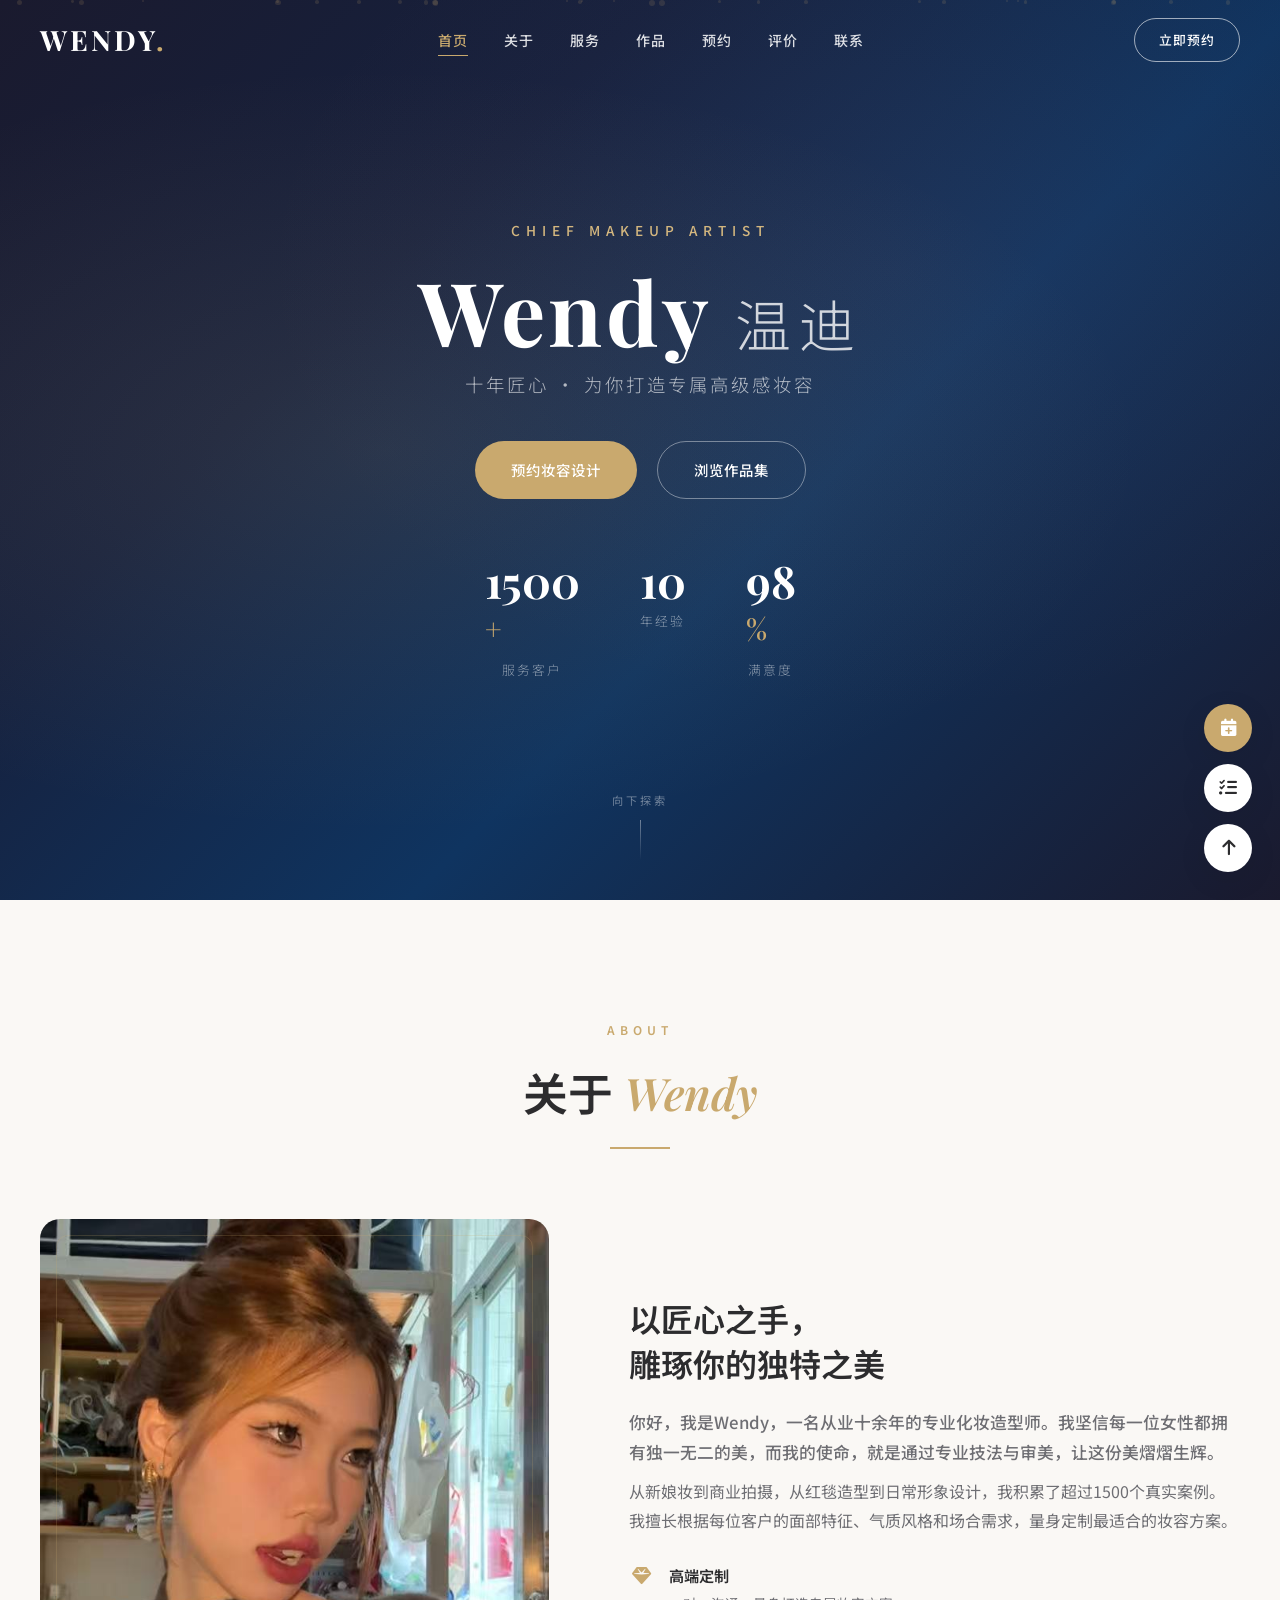
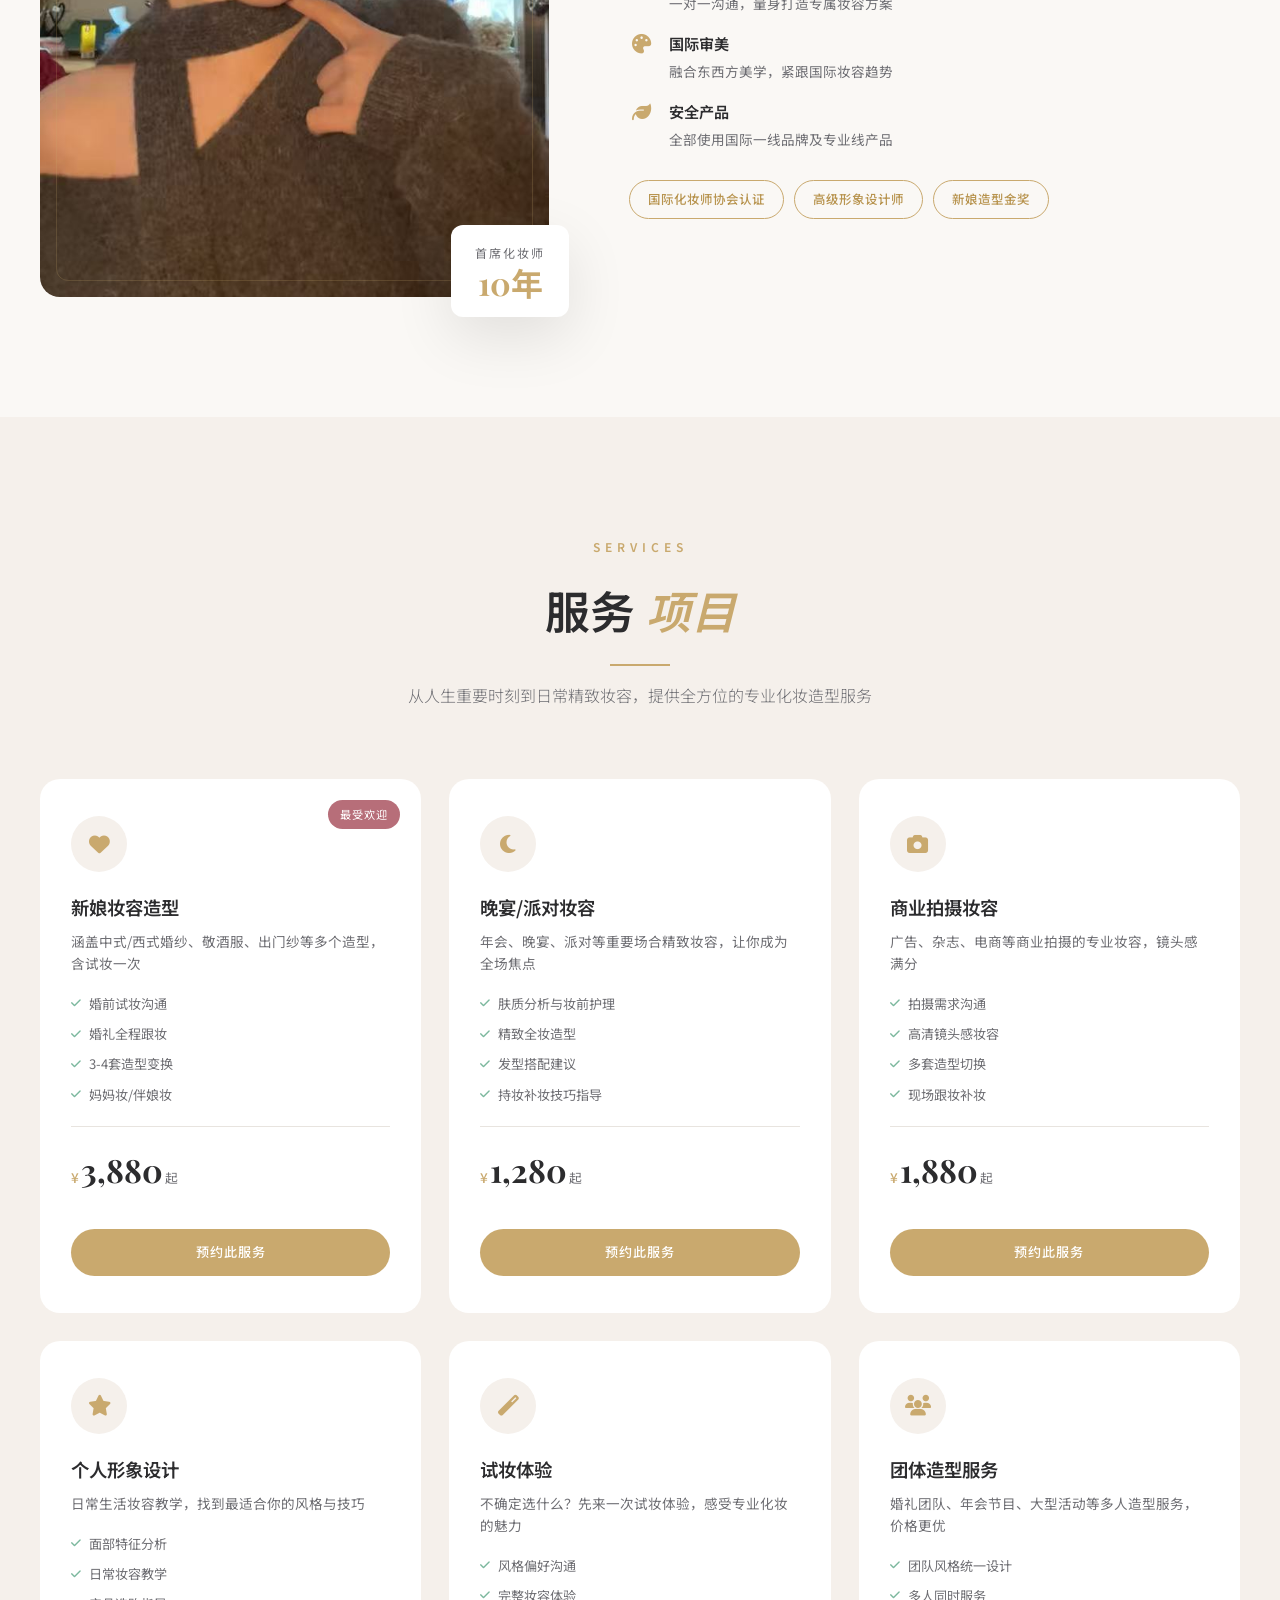
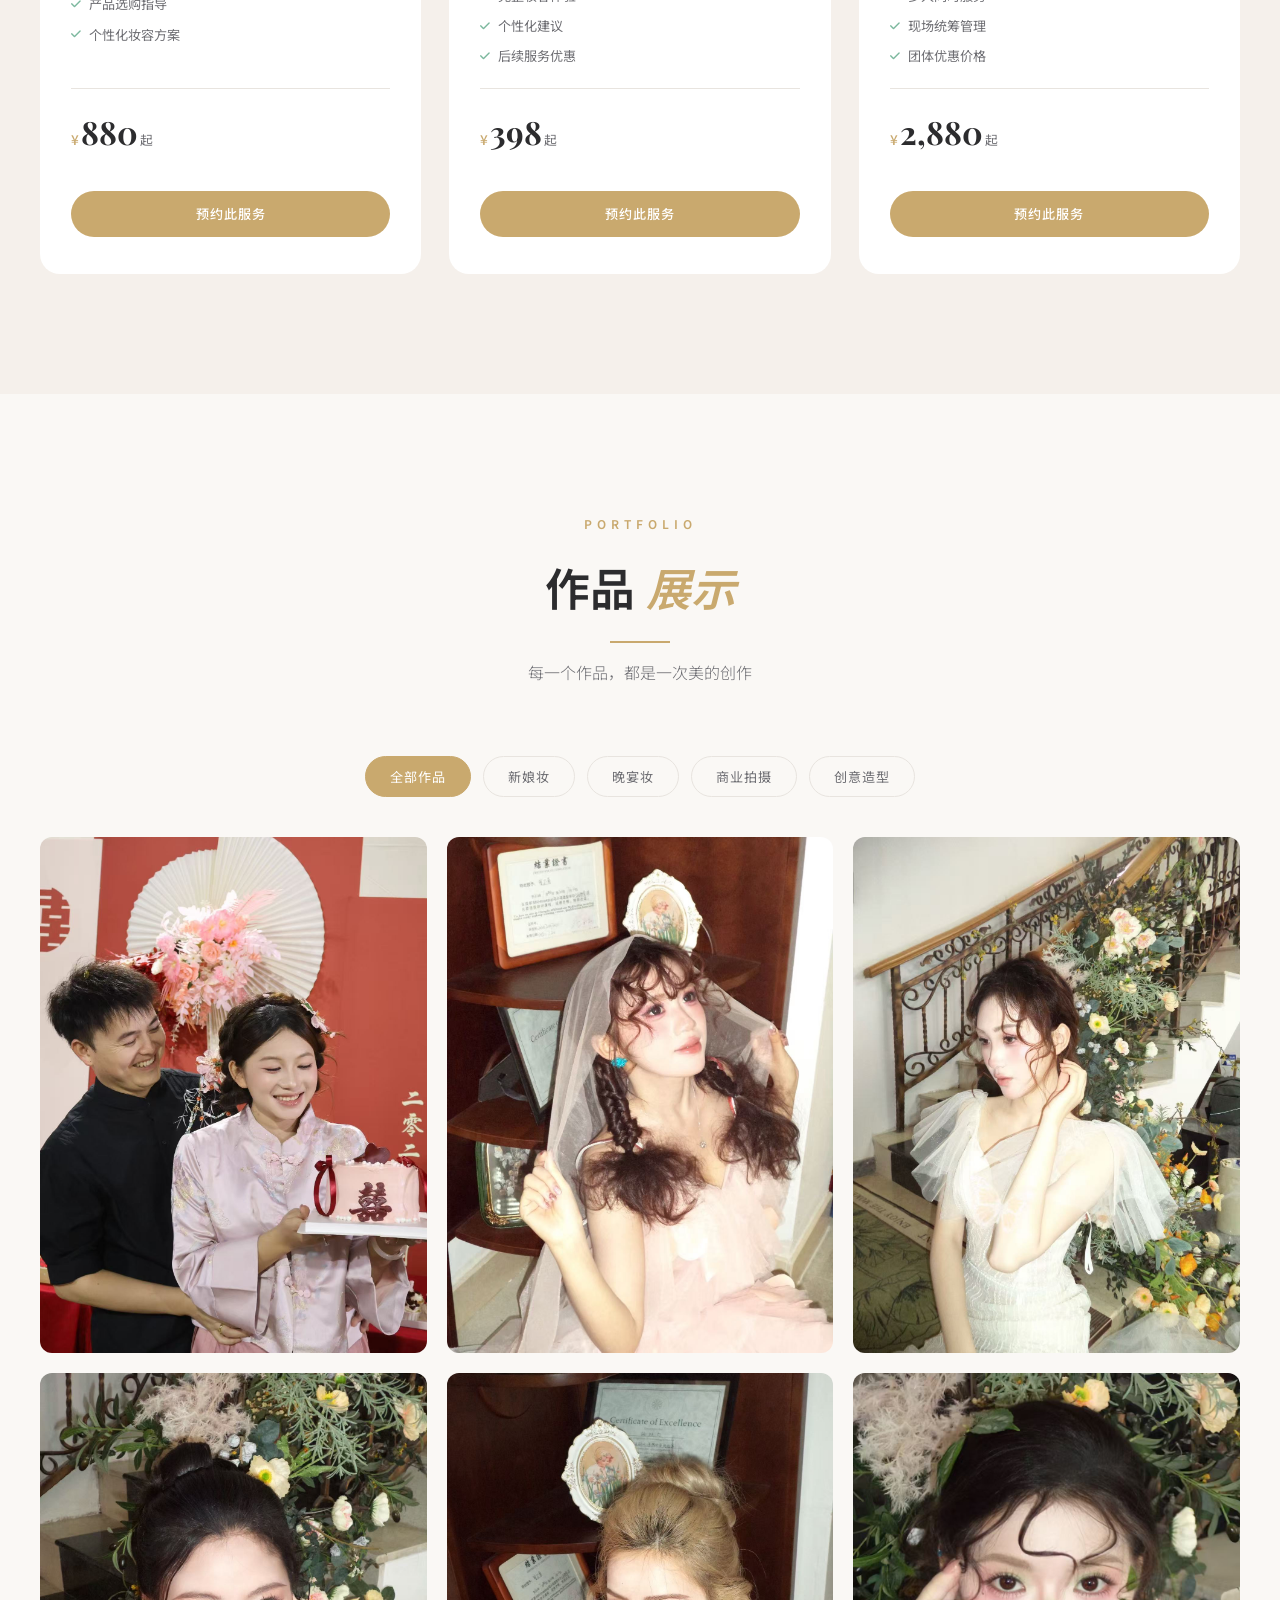
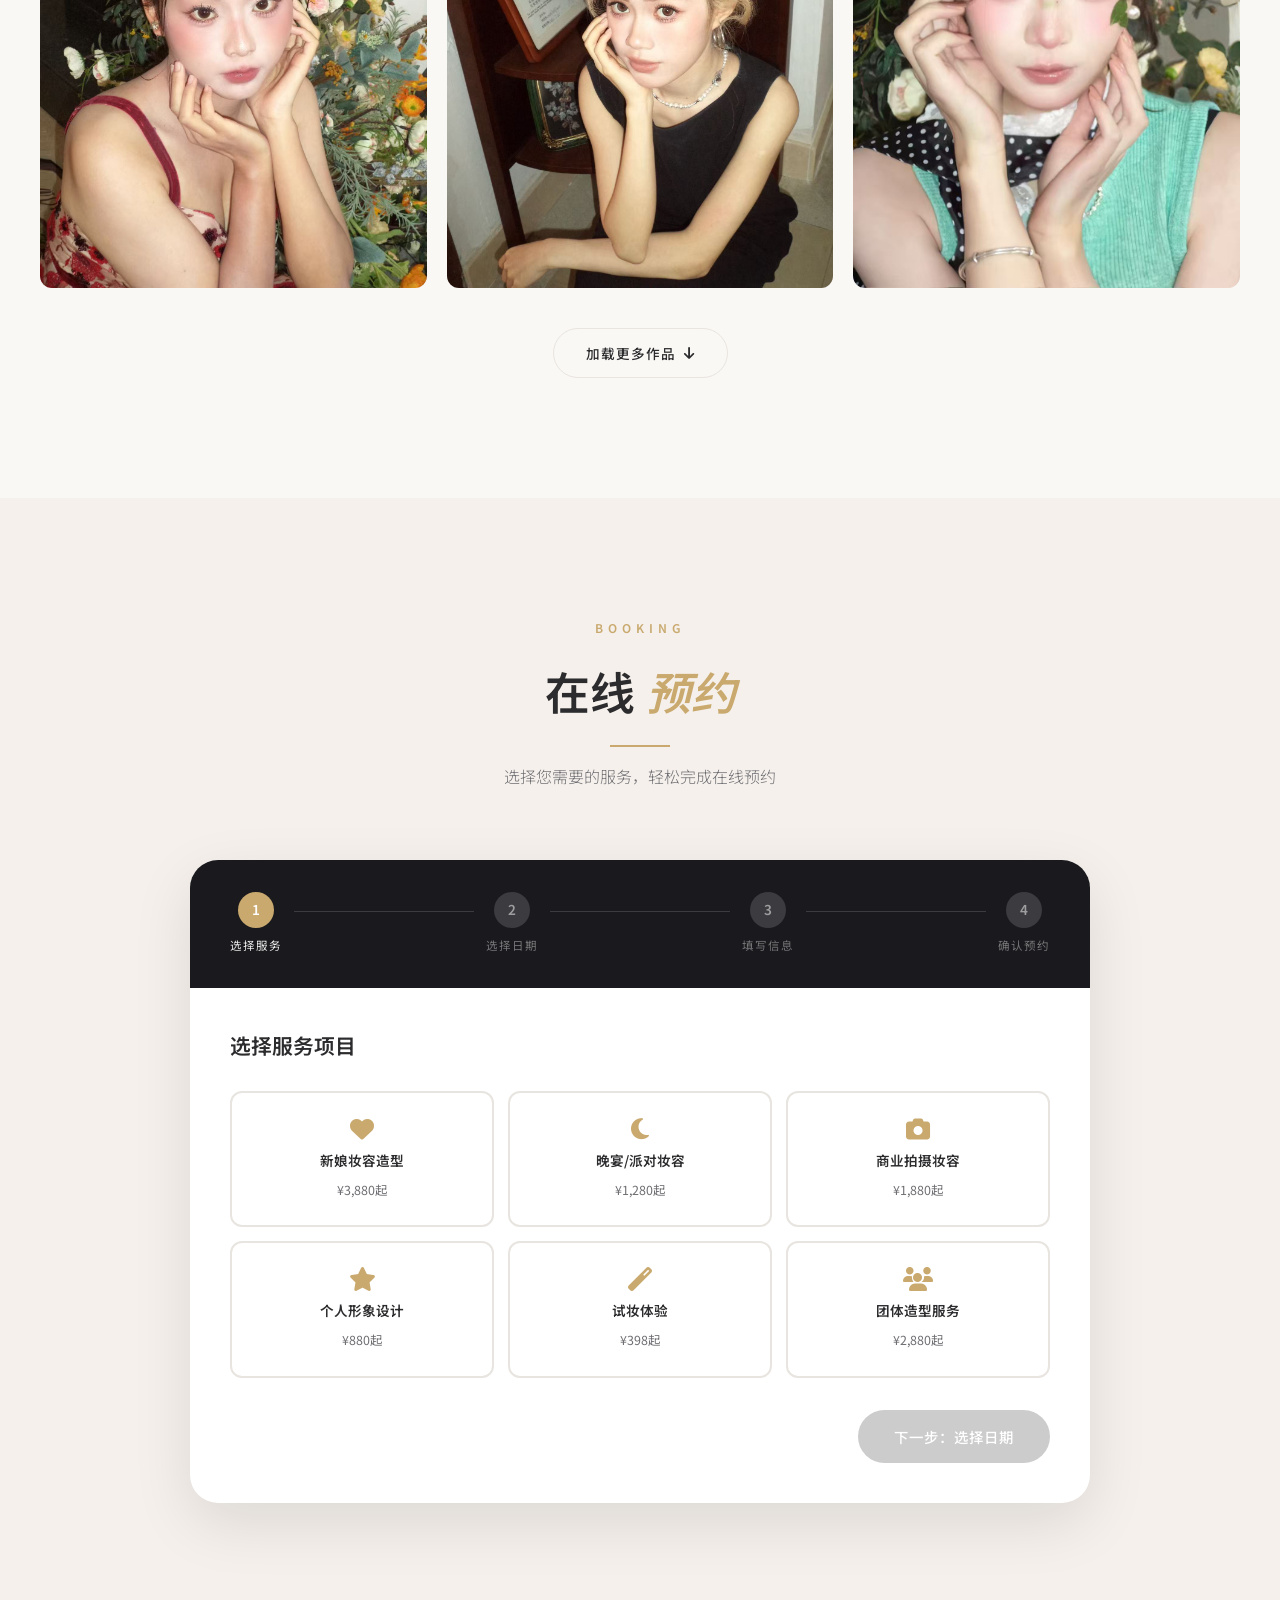
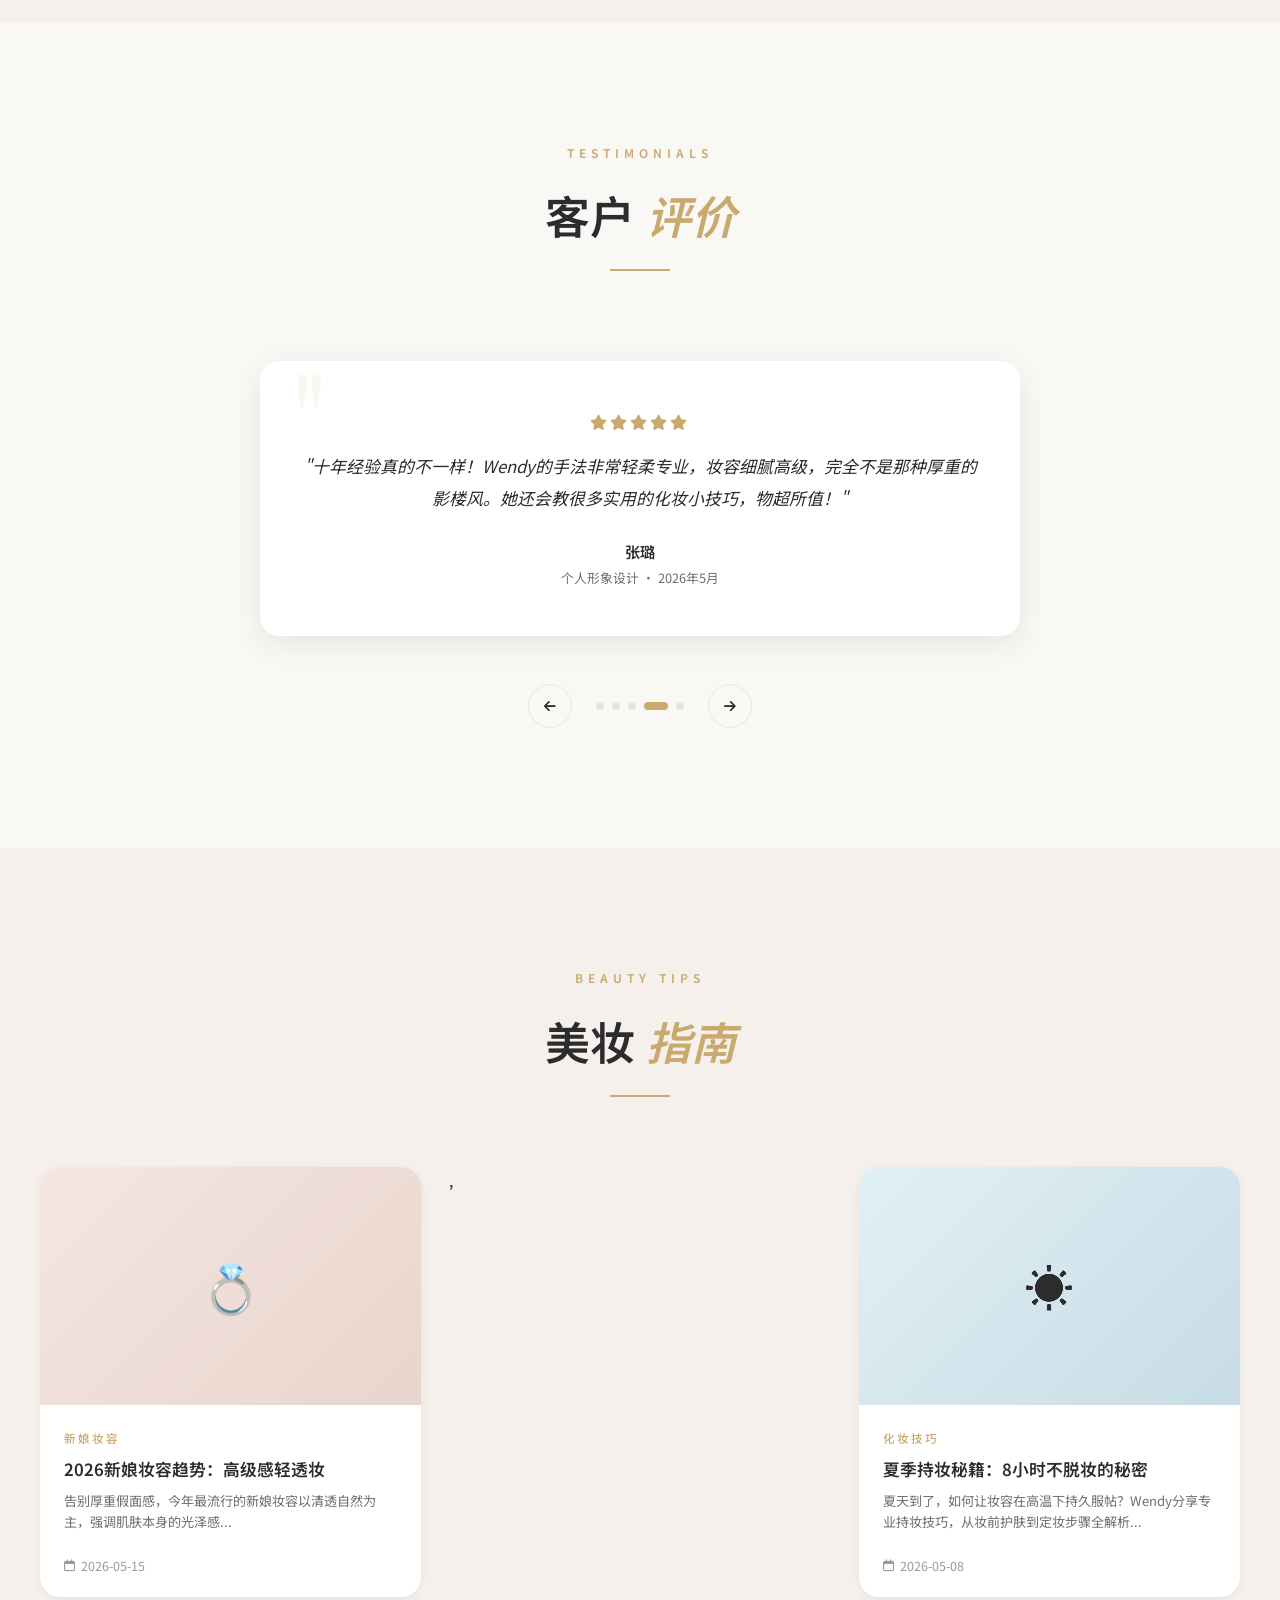
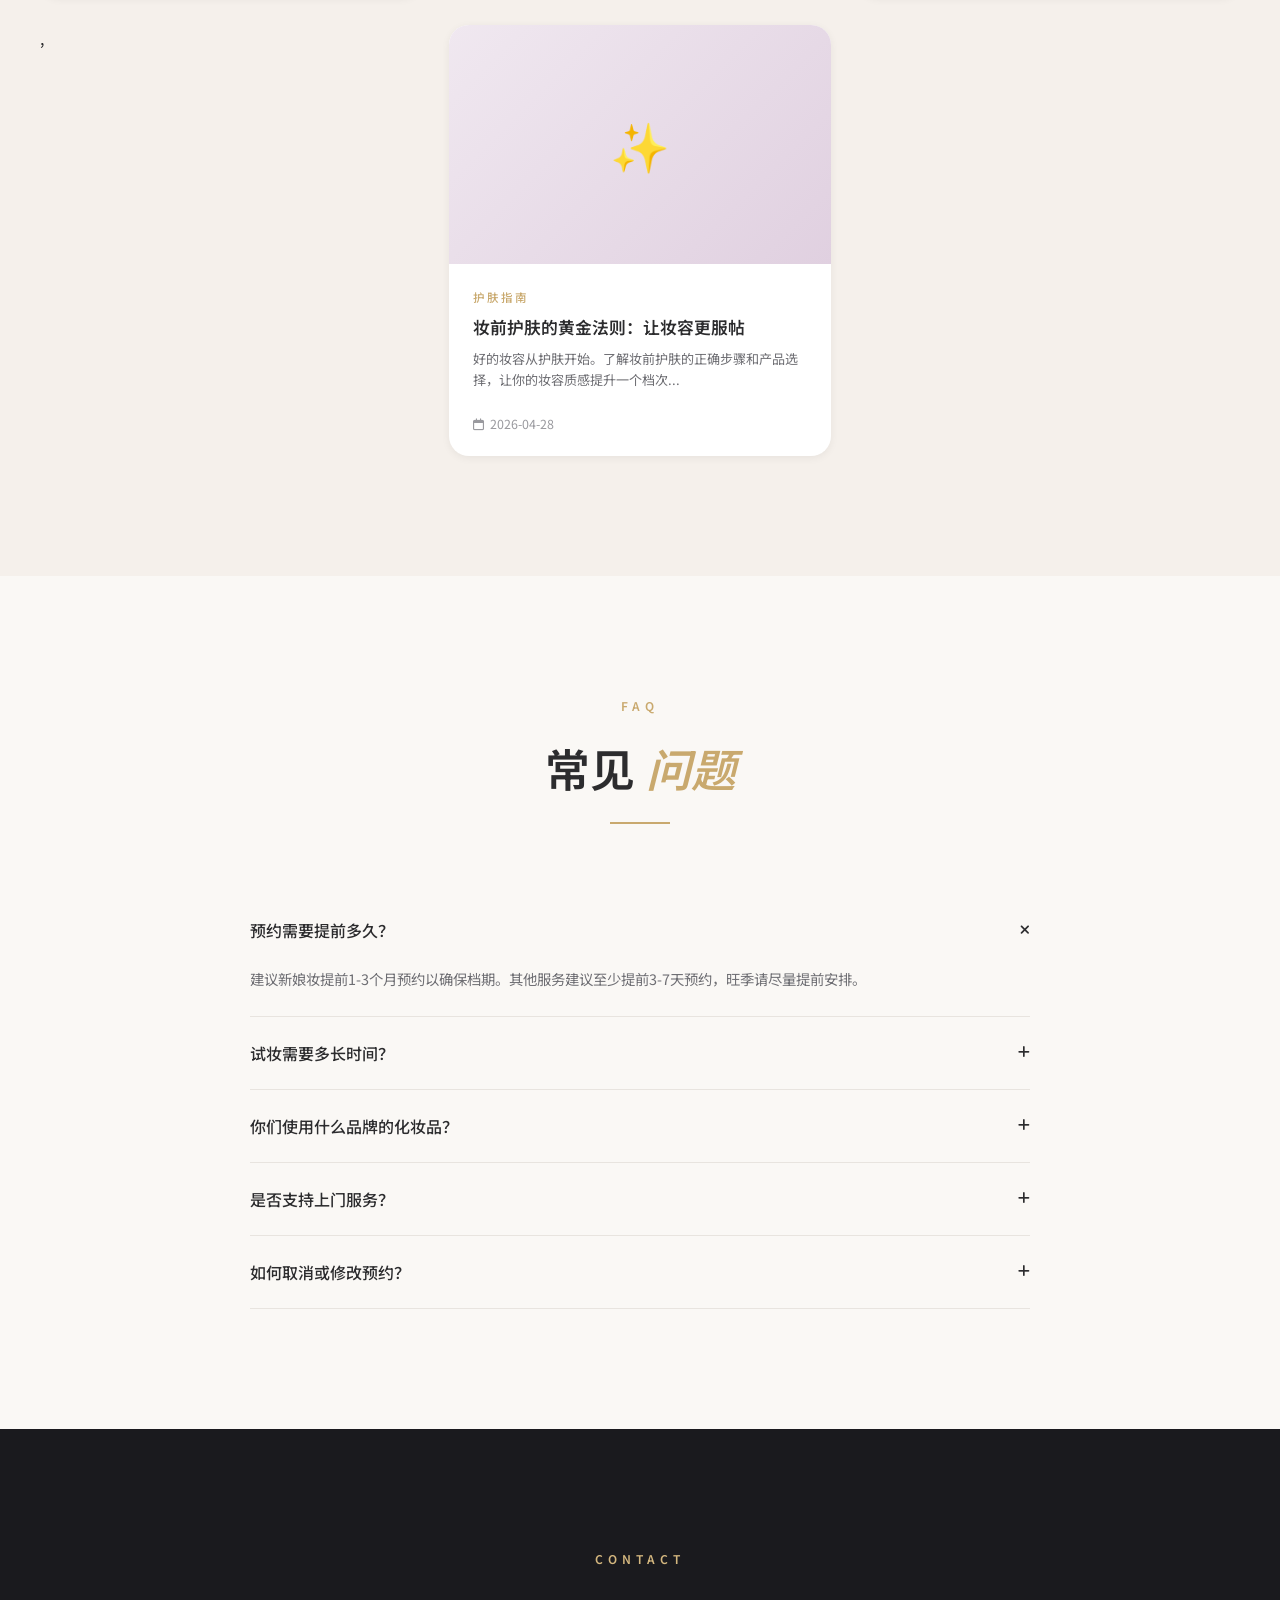
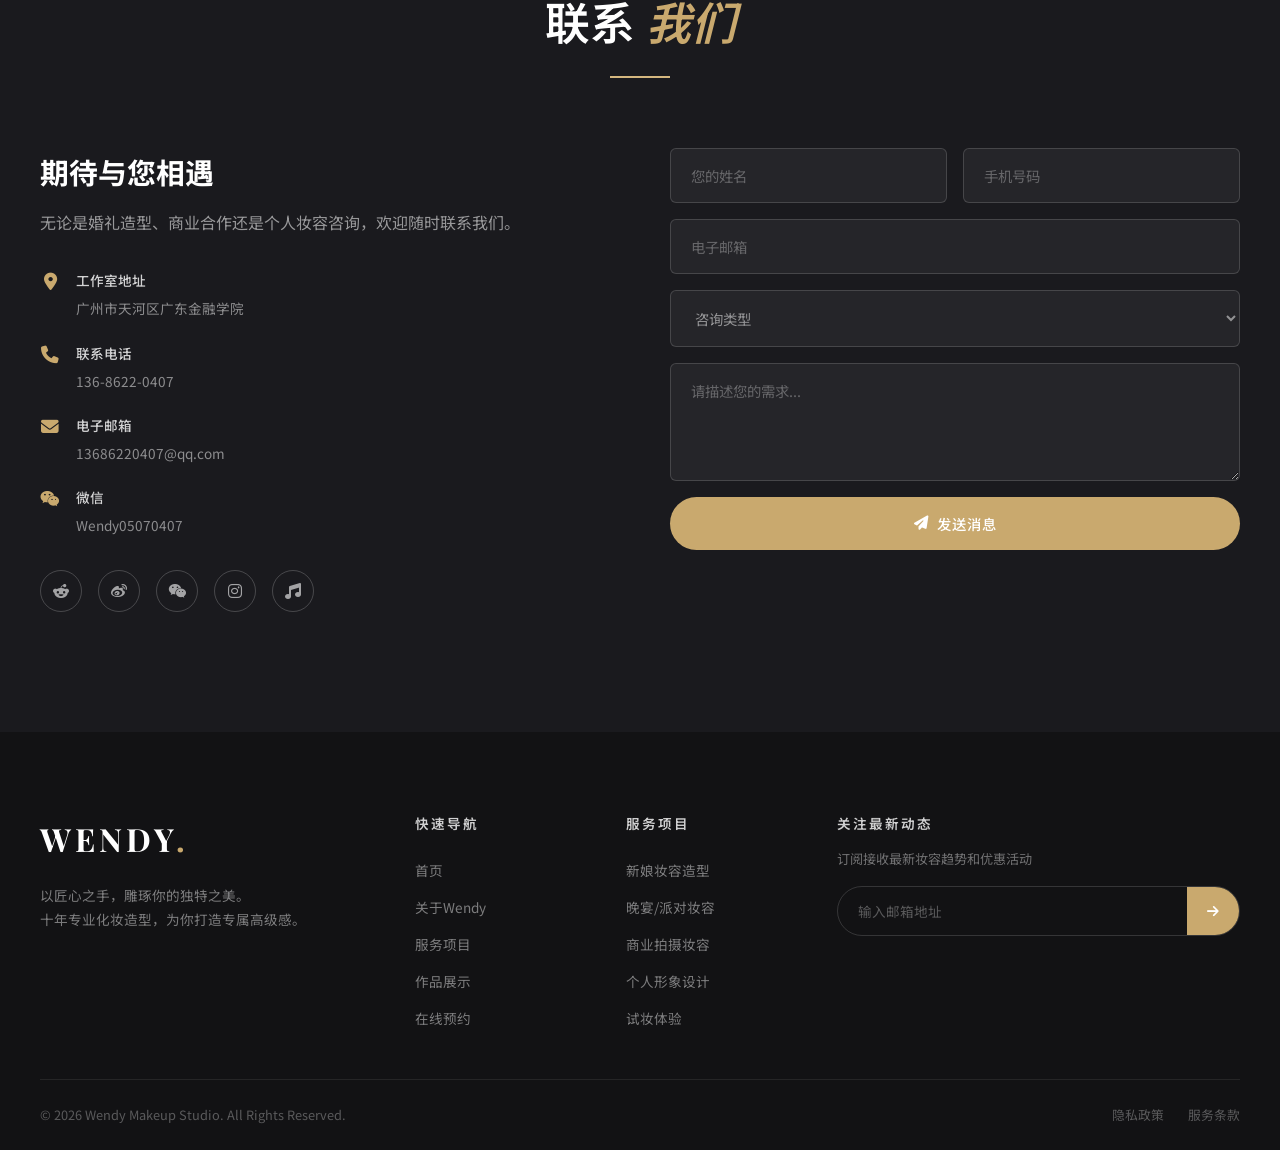
==== index.html @ 36f452f6 "Initial commit: Wendy Makeup Studio website" ====
<!DOCTYPE html>
<html lang="zh-CN">
<head>
    <meta charset="UTF-8">
    <meta name="viewport" content="width=device-width, initial-scale=1.0">
    <meta name="description" content="Wendy Makeup Studio - 高端化妆造型服务，新娘妆、晚宴妆、商业拍摄妆、个人形象设计，预约您的专属美丽">
    <title>Wendy Makeup Studio | 温迪化妆造型工作室</title>
    <link rel="preconnect" href="https://fonts.googleapis.com">
    <link rel="preconnect" href="https://fonts.gstatic.com" crossorigin>
    <link href="https://fonts.googleapis.com/css2?family=Playfair+Display:ital,wght@0,400;0,500;0,600;0,700;1,400;1,500&family=Noto+Sans+SC:wght@300;400;500;700&family=Cormorant+Garamond:ital,wght@0,300;0,400;0,500;0,600;1,300;1,400&display=swap" rel="stylesheet">
    <link rel="stylesheet" href="css/style.css">
    <link rel="stylesheet" href="https://cdnjs.cloudflare.com/ajax/libs/font-awesome/6.5.1/css/all.min.css">
</head>
<body>
    <!-- Preloader -->
    <div class="preloader" id="preloader">
        <div class="preloader-content">
            <span class="preloader-letter">W</span>
            <div class="preloader-line"></div>
        </div>
    </div>

    <!-- Navigation -->
    <nav class="navbar" id="navbar">
        <div class="nav-container">
            <a href="#home" class="nav-logo">WENDY<span class="logo-dot">.</span></a>
            <ul class="nav-menu" id="navMenu">
                <li><a href="#home" class="nav-link active">首页</a></li>
                <li><a href="#about" class="nav-link">关于</a></li>
                <li><a href="#services" class="nav-link">服务</a></li>
                <li><a href="#portfolio" class="nav-link">作品</a></li>
                <li><a href="#booking" class="nav-link">预约</a></li>
                <li><a href="#testimonials" class="nav-link">评价</a></li>
                <li><a href="#contact" class="nav-link">联系</a></li>
            </ul>
            <div class="nav-actions">
                <a href="#booking" class="btn-nav-book">立即预约</a>
                <button class="hamburger" id="hamburger" aria-label="菜单">
                    <span></span><span></span><span></span>
                </button>
            </div>
        </div>
    </nav>

    <!-- Hero Section -->
    <section class="hero" id="home">
        <div class="hero-overlay"></div>
        <div class="hero-bg-particles" id="heroParticles"></div>
        <div class="hero-content">
            <p class="hero-subtitle fade-up">CHIEF MAKEUP ARTIST</p>
            <h1 class="hero-title fade-up delay-1">Wendy<span class="hero-title-light"> 温迪</span></h1>
            <p class="hero-desc fade-up delay-2">十年匠心 · 为你打造专属高级感妆容</p>
            <div class="hero-btns fade-up delay-3">
                <a href="#booking" class="btn-primary">预约妆容设计</a>
                <a href="#portfolio" class="btn-outline">浏览作品集</a>
            </div>
            <div class="hero-stats fade-up delay-4">
                <div class="stat-item">
                    <span class="stat-number" data-target="1500">0</span><span class="stat-plus">+</span>
                    <span class="stat-label">服务客户</span>
                </div>
                <div class="stat-item">
                    <span class="stat-number" data-target="10">0</span>
                    <span class="stat-label">年经验</span>
                </div>
                <div class="stat-item">
                    <span class="stat-number" data-target="98">0</span><span class="stat-plus">%</span>
                    <span class="stat-label">满意度</span>
                </div>
            </div>
        </div>
        <div class="hero-scroll-indicator">
            <span>向下探索</span>
            <div class="scroll-line"></div>
        </div>
    </section>

    <!-- About Section -->
    <section class="about section-padding" id="about">
        <div class="container">
            <div class="section-header reveal">
                <span class="section-tag">ABOUT</span>
                <h2 class="section-title">关于 <em>Wendy</em></h2>
                <div class="section-divider"></div>
            </div>
            <div class="about-grid">
                <div class="about-image reveal">
                    <div class="about-img-wrapper">
                        <img src="img/wendy的照片.JPG" alt="Wendy - 首席化妆师" class="about-img-real">
                        <div class="about-img-decoration"></div>
                    </div>
                    <div class="about-badge">
                        <span>首席化妆师</span>
                        <strong>10年</strong>
                    </div>
                </div>
                <div class="about-content reveal">
                    <h3>以匠心之手，<br>雕琢你的独特之美</h3>
                    <p class="about-lead">你好，我是Wendy，一名从业十余年的专业化妆造型师。我坚信每一位女性都拥有独一无二的美，而我的使命，就是通过专业技法与审美，让这份美熠熠生辉。</p>
                    <p>从新娘妆到商业拍摄，从红毯造型到日常形象设计，我积累了超过1500个真实案例。我擅长根据每位客户的面部特征、气质风格和场合需求，量身定制最适合的妆容方案。</p>
                    <div class="about-features">
                        <div class="about-feature">
                            <i class="fas fa-gem"></i>
                            <div>
                                <h4>高端定制</h4>
                                <p>一对一沟通，量身打造专属妆容方案</p>
                            </div>
                        </div>
                        <div class="about-feature">
                            <i class="fas fa-palette"></i>
                            <div>
                                <h4>国际审美</h4>
                                <p>融合东西方美学，紧跟国际妆容趋势</p>
                            </div>
                        </div>
                        <div class="about-feature">
                            <i class="fas fa-leaf"></i>
                            <div>
                                <h4>安全产品</h4>
                                <p>全部使用国际一线品牌及专业线产品</p>
                            </div>
                        </div>
                    </div>
                    <div class="about-certifications">
                        <span class="cert-badge">国际化妆师协会认证</span>
                        <span class="cert-badge">高级形象设计师</span>
                        <span class="cert-badge">新娘造型金奖</span>
                    </div>
                </div>
            </div>
        </div>
    </section>

    <!-- Services Section -->
    <section class="services section-padding bg-light" id="services">
        <div class="container">
            <div class="section-header reveal">
                <span class="section-tag">SERVICES</span>
                <h2 class="section-title">服务 <em>项目</em></h2>
                <div class="section-divider"></div>
                <p class="section-desc">从人生重要时刻到日常精致妆容，提供全方位的专业化妆造型服务</p>
            </div>
            <div class="services-grid">
                <div class="service-card reveal" data-service="bridal">
                    <div class="service-icon">
                        <i class="fas fa-heart"></i>
                    </div>
                    <div class="service-badge">最受欢迎</div>
                    <h3>新娘妆容造型</h3>
                    <p class="service-desc">涵盖中式/西式婚纱、敬酒服、出门纱等多个造型，含试妆一次</p>
                    <ul class="service-includes">
                        <li><i class="fas fa-check"></i> 婚前试妆沟通</li>
                        <li><i class="fas fa-check"></i> 婚礼全程跟妆</li>
                        <li><i class="fas fa-check"></i> 3-4套造型变换</li>
                        <li><i class="fas fa-check"></i> 妈妈妆/伴娘妆</li>
                    </ul>
                    <div class="service-price">
                        <span class="price-from">¥</span><span class="price-number">3,880</span><span class="price-unit">起</span>
                    </div>
                    <a href="#booking" class="btn-service-book">预约此服务</a>
                </div>
                <div class="service-card reveal" data-service="evening">
                    <div class="service-icon">
                        <i class="fas fa-moon"></i>
                    </div>
                    <h3>晚宴/派对妆容</h3>
                    <p class="service-desc">年会、晚宴、派对等重要场合精致妆容，让你成为全场焦点</p>
                    <ul class="service-includes">
                        <li><i class="fas fa-check"></i> 肤质分析与妆前护理</li>
                        <li><i class="fas fa-check"></i> 精致全妆造型</li>
                        <li><i class="fas fa-check"></i> 发型搭配建议</li>
                        <li><i class="fas fa-check"></i> 持妆补妆技巧指导</li>
                    </ul>
                    <div class="service-price">
                        <span class="price-from">¥</span><span class="price-number">1,280</span><span class="price-unit">起</span>
                    </div>
                    <a href="#booking" class="btn-service-book">预约此服务</a>
                </div>
                <div class="service-card reveal" data-service="commercial">
                    <div class="service-icon">
                        <i class="fas fa-camera"></i>
                    </div>
                    <h3>商业拍摄妆容</h3>
                    <p class="service-desc">广告、杂志、电商等商业拍摄的专业妆容，镜头感满分</p>
                    <ul class="service-includes">
                        <li><i class="fas fa-check"></i> 拍摄需求沟通</li>
                        <li><i class="fas fa-check"></i> 高清镜头感妆容</li>
                        <li><i class="fas fa-check"></i> 多套造型切换</li>
                        <li><i class="fas fa-check"></i> 现场跟妆补妆</li>
                    </ul>
                    <div class="service-price">
                        <span class="price-from">¥</span><span class="price-number">1,880</span><span class="price-unit">起</span>
                    </div>
                    <a href="#booking" class="btn-service-book">预约此服务</a>
                </div>
                <div class="service-card reveal" data-service="personal">
                    <div class="service-icon">
                        <i class="fas fa-star"></i>
                    </div>
                    <h3>个人形象设计</h3>
                    <p class="service-desc">日常生活妆容教学，找到最适合你的风格与技巧</p>
                    <ul class="service-includes">
                        <li><i class="fas fa-check"></i> 面部特征分析</li>
                        <li><i class="fas fa-check"></i> 日常妆容教学</li>
                        <li><i class="fas fa-check"></i> 产品选购指导</li>
                        <li><i class="fas fa-check"></i> 个性化妆容方案</li>
                    </ul>
                    <div class="service-price">
                        <span class="price-from">¥</span><span class="price-number">880</span><span class="price-unit">起</span>
                    </div>
                    <a href="#booking" class="btn-service-book">预约此服务</a>
                </div>
                <div class="service-card reveal" data-service="trial">
                    <div class="service-icon">
                        <i class="fas fa-magic"></i>
                    </div>
                    <h3>试妆体验</h3>
                    <p class="service-desc">不确定选什么？先来一次试妆体验，感受专业化妆的魅力</p>
                    <ul class="service-includes">
                        <li><i class="fas fa-check"></i> 风格偏好沟通</li>
                        <li><i class="fas fa-check"></i> 完整妆容体验</li>
                        <li><i class="fas fa-check"></i> 个性化建议</li>
                        <li><i class="fas fa-check"></i> 后续服务优惠</li>
                    </ul>
                    <div class="service-price">
                        <span class="price-from">¥</span><span class="price-number">398</span><span class="price-unit">起</span>
                    </div>
                    <a href="#booking" class="btn-service-book">预约此服务</a>
                </div>
                <div class="service-card reveal" data-service="group">
                    <div class="service-icon">
                        <i class="fas fa-users"></i>
                    </div>
                    <h3>团体造型服务</h3>
                    <p class="service-desc">婚礼团队、年会节目、大型活动等多人造型服务，价格更优</p>
                    <ul class="service-includes">
                        <li><i class="fas fa-check"></i> 团队风格统一设计</li>
                        <li><i class="fas fa-check"></i> 多人同时服务</li>
                        <li><i class="fas fa-check"></i> 现场统筹管理</li>
                        <li><i class="fas fa-check"></i> 团体优惠价格</li>
                    </ul>
                    <div class="service-price">
                        <span class="price-from">¥</span><span class="price-number">2,880</span><span class="price-unit">起</span>
                    </div>
                    <a href="#booking" class="btn-service-book">预约此服务</a>
                </div>
            </div>
        </div>
    </section>

    <!-- Portfolio Gallery -->
    <section class="portfolio section-padding" id="portfolio">
        <div class="container">
            <div class="section-header reveal">
                <span class="section-tag">PORTFOLIO</span>
                <h2 class="section-title">作品 <em>展示</em></h2>
                <div class="section-divider"></div>
                <p class="section-desc">每一个作品，都是一次美的创作</p>
            </div>
            <div class="portfolio-filters reveal">
                <button class="filter-btn active" data-filter="all">全部作品</button>
                <button class="filter-btn" data-filter="bridal">新娘妆</button>
                <button class="filter-btn" data-filter="evening">晚宴妆</button>
                <button class="filter-btn" data-filter="commercial">商业拍摄</button>
                <button class="filter-btn" data-filter="creative">创意造型</button>
            </div>
            <div class="portfolio-grid" id="portfolioGrid">
                <!-- Items injected by JS -->
            </div>
            <div class="portfolio-more reveal">
                <button class="btn-outline-dark" id="loadMorePortfolio">加载更多作品 <i class="fas fa-arrow-down"></i></button>
            </div>
        </div>
    </section>

    <!-- Lightbox -->
    <div class="lightbox" id="lightbox">
        <span class="lightbox-close" id="lightboxClose">&times;</span>
        <div class="lightbox-content">
            <img src="" alt="" id="lightboxImg">
            <div class="lightbox-info" id="lightboxInfo"></div>
        </div>
        <button class="lightbox-prev" id="lightboxPrev"><i class="fas fa-chevron-left"></i></button>
        <button class="lightbox-next" id="lightboxNext"><i class="fas fa-chevron-right"></i></button>
    </div>

    <!-- Booking Section -->
    <section class="booking section-padding bg-light" id="booking">
        <div class="container">
            <div class="section-header reveal">
                <span class="section-tag">BOOKING</span>
                <h2 class="section-title">在线 <em>预约</em></h2>
                <div class="section-divider"></div>
                <p class="section-desc">选择您需要的服务，轻松完成在线预约</p>
            </div>
            <div class="booking-wrapper reveal">
                <div class="booking-steps-indicator">
                    <div class="step-indicator active" data-bstep="1">
                        <span class="step-num">1</span>
                        <span class="step-text">选择服务</span>
                    </div>
                    <div class="step-line" data-bline="1"></div>
                    <div class="step-indicator" data-bstep="2">
                        <span class="step-num">2</span>
                        <span class="step-text">选择日期</span>
                    </div>
                    <div class="step-line" data-bline="2"></div>
                    <div class="step-indicator" data-bstep="3">
                        <span class="step-num">3</span>
                        <span class="step-text">填写信息</span>
                    </div>
                    <div class="step-line" data-bline="3"></div>
                    <div class="step-indicator" data-bstep="4">
                        <span class="step-num">4</span>
                        <span class="step-text">确认预约</span>
                    </div>
                </div>
                <div class="booking-form-container">
                    <!-- Step 1: Select Service -->
                    <div class="booking-step active" id="bStep1">
                        <h3 class="booking-step-title">选择服务项目</h3>
                        <div class="service-select-grid" id="serviceSelectGrid">
                            <label class="service-radio">
                                <input type="radio" name="service" value="bridal" data-price="3880">
                                <div class="service-radio-content">
                                    <i class="fas fa-heart"></i>
                                    <strong>新娘妆容造型</strong>
                                    <span>¥3,880起</span>
                                </div>
                            </label>
                            <label class="service-radio">
                                <input type="radio" name="service" value="evening" data-price="1280">
                                <div class="service-radio-content">
                                    <i class="fas fa-moon"></i>
                                    <strong>晚宴/派对妆容</strong>
                                    <span>¥1,280起</span>
                                </div>
                            </label>
                            <label class="service-radio">
                                <input type="radio" name="service" value="commercial" data-price="1880">
                                <div class="service-radio-content">
                                    <i class="fas fa-camera"></i>
                                    <strong>商业拍摄妆容</strong>
                                    <span>¥1,880起</span>
                                </div>
                            </label>
                            <label class="service-radio">
                                <input type="radio" name="service" value="personal" data-price="880">
                                <div class="service-radio-content">
                                    <i class="fas fa-star"></i>
                                    <strong>个人形象设计</strong>
                                    <span>¥880起</span>
                                </div>
                            </label>
                            <label class="service-radio">
                                <input type="radio" name="service" value="trial" data-price="398">
                                <div class="service-radio-content">
                                    <i class="fas fa-magic"></i>
                                    <strong>试妆体验</strong>
                                    <span>¥398起</span>
                                </div>
                            </label>
                            <label class="service-radio">
                                <input type="radio" name="service" value="group" data-price="2880">
                                <div class="service-radio-content">
                                    <i class="fas fa-users"></i>
                                    <strong>团体造型服务</strong>
                                    <span>¥2,880起</span>
                                </div>
                            </label>
                        </div>
                        <div class="booking-step-actions">
                            <button class="btn-primary" id="toStep2" disabled>下一步：选择日期</button>
                        </div>
                    </div>

                    <!-- Step 2: Select Date & Time -->
                    <div class="booking-step" id="bStep2">
                        <h3 class="booking-step-title">选择日期与时间</h3>
                        <div class="datetime-grid">
                            <div class="calendar-container">
                                <div class="calendar-header">
                                    <button class="cal-nav" id="calPrev"><i class="fas fa-chevron-left"></i></button>
                                    <span class="cal-month-year" id="calMonthYear"></span>
                                    <button class="cal-nav" id="calNext"><i class="fas fa-chevron-right"></i></button>
                                </div>
                                <div class="calendar-weekdays">
                                    <span>日</span><span>一</span><span>二</span><span>三</span><span>四</span><span>五</span><span>六</span>
                                </div>
                                <div class="calendar-days" id="calendarDays"></div>
                            </div>
                            <div class="timeslot-container">
                                <h4>可选时间段</h4>
                                <div class="timeslot-grid" id="timeslotGrid">
                                    <p class="timeslot-hint">请先在日历中选择日期</p>
                                </div>
                                <div class="timeslot-selected" id="timeslotSelected" style="display:none;">
                                    <i class="fas fa-clock"></i>
                                    <span></span>
                                </div>
                            </div>
                        </div>
                        <div class="booking-step-actions">
                            <button class="btn-outline-dark" id="backToStep1">上一步</button>
                            <button class="btn-primary" id="toStep3" disabled>下一步：填写信息</button>
                        </div>
                    </div>

                    <!-- Step 3: Contact Info -->
                    <div class="booking-step" id="bStep3">
                        <h3 class="booking-step-title">填写联系信息</h3>
                        <div class="contact-form-grid">
                            <div class="form-group">
                                <label for="custName">姓名 <span class="required">*</span></label>
                                <input type="text" id="custName" placeholder="请输入您的姓名" required>
                            </div>
                            <div class="form-group">
                                <label for="custPhone">手机号 <span class="required">*</span></label>
                                <input type="tel" id="custPhone" placeholder="请输入您的手机号" required>
                            </div>
                            <div class="form-group">
                                <label for="custWechat">微信号</label>
                                <input type="text" id="custWechat" placeholder="选填，方便微信沟通">
                            </div>
                            <div class="form-group">
                                <label for="custEmail">邮箱</label>
                                <input type="email" id="custEmail" placeholder="选填">
                            </div>
                            <div class="form-group full-width">
                                <label for="custLocation">服务地址 <span class="required">*</span></label>
                                <input type="text" id="custLocation" placeholder="请输入服务地址（到店/上门地址）" required>
                            </div>
                            <div class="form-group full-width">
                                <label for="custNote">特殊需求</label>
                                <textarea id="custNote" rows="3" placeholder="如有过敏史、特殊肤质、妆容偏好等需求，请在此说明"></textarea>
                            </div>
                        </div>
                        <div class="booking-step-actions">
                            <button class="btn-outline-dark" id="backToStep2">上一步</button>
                            <button class="btn-primary" id="toStep4">下一步：确认预约</button>
                        </div>
                    </div>

                    <!-- Step 4: Confirmation -->
                    <div class="booking-step" id="bStep4">
                        <h3 class="booking-step-title">确认预约信息</h3>
                        <div class="booking-summary" id="bookingSummary">
                            <!-- Filled by JS -->
                        </div>
                        <div class="booking-step-actions">
                            <button class="btn-outline-dark" id="backToStep3">上一步</button>
                            <button class="btn-primary" id="confirmBooking">
                                <i class="fas fa-check-circle"></i> 确认提交预约
                            </button>
                        </div>
                    </div>
                </div>
            </div>
        </div>
    </section>

    <!-- Booking Success Modal -->
    <div class="modal-overlay" id="bookingSuccessModal">
        <div class="modal-content">
            <div class="modal-icon">
                <i class="fas fa-check-circle"></i>
            </div>
            <h2>预约成功！</h2>
            <p>感谢您的预约，Wendy会在<strong>24小时内</strong>与您联系确认细节。</p>
            <div class="modal-booking-id">
                <span>预约编号：</span><strong id="modalBookingId"></strong>
            </div>
            <p class="modal-hint">如需修改或取消，请通过微信或电话联系。</p>
            <button class="btn-primary" id="closeModal">确 定</button>
        </div>
    </div>

    <!-- My Bookings Modal -->
    <div class="modal-overlay" id="myBookingsModal">
        <div class="modal-content modal-large">
            <h2><i class="fas fa-calendar-check"></i> 我的预约</h2>
            <div id="myBookingsList">
                <p class="no-bookings">暂无预约记录</p>
            </div>
            <button class="btn-outline-dark" id="closeBookingsModal">关 闭</button>
        </div>
    </div>

    <!-- Testimonials -->
    <section class="testimonials section-padding" id="testimonials">
        <div class="container">
            <div class="section-header reveal">
                <span class="section-tag">TESTIMONIALS</span>
                <h2 class="section-title">客户 <em>评价</em></h2>
                <div class="section-divider"></div>
            </div>
            <div class="testimonials-carousel reveal" id="testimonialsCarousel">
                <div class="testimonial-track" id="testimonialTrack">
                    <!-- Injected by JS -->
                </div>
                <div class="testimonial-nav">
                    <button class="testimonial-arrow" id="testPrev"><i class="fas fa-arrow-left"></i></button>
                    <div class="testimonial-dots" id="testimonialDots"></div>
                    <button class="testimonial-arrow" id="testNext"><i class="fas fa-arrow-right"></i></button>
                </div>
            </div>
        </div>
    </section>

    <!-- Beauty Tips / Blog -->
    <section class="blog section-padding bg-light" id="blog">
        <div class="container">
            <div class="section-header reveal">
                <span class="section-tag">BEAUTY TIPS</span>
                <h2 class="section-title">美妆 <em>指南</em></h2>
                <div class="section-divider"></div>
            </div>
            <div class="blog-grid reveal" id="blogGrid">
                <!-- Injected by JS -->
            </div>
        </div>
    </section>

    <!-- FAQ -->
    <section class="faq section-padding" id="faq">
        <div class="container">
            <div class="section-header reveal">
                <span class="section-tag">FAQ</span>
                <h2 class="section-title">常见 <em>问题</em></h2>
                <div class="section-divider"></div>
            </div>
            <div class="faq-list reveal">
                <div class="faq-item">
                    <button class="faq-question">
                        <span>预约需要提前多久？</span>
                        <i class="fas fa-plus"></i>
                    </button>
                    <div class="faq-answer">
                        <p>建议新娘妆提前1-3个月预约以确保档期。其他服务建议至少提前3-7天预约，旺季请尽量提前安排。</p>
                    </div>
                </div>
                <div class="faq-item">
                    <button class="faq-question">
                        <span>试妆需要多长时间？</span>
                        <i class="fas fa-plus"></i>
                    </button>
                    <div class="faq-answer">
                        <p>试妆一般需要1.5-2小时，包括肤质分析、风格沟通和完整妆容呈现。建议携带喜欢的妆容参考图。</p>
                    </div>
                </div>
                <div class="faq-item">
                    <button class="faq-question">
                        <span>你们使用什么品牌的化妆品？</span>
                        <i class="fas fa-plus"></i>
                    </button>
                    <div class="faq-answer">
                        <p>我们全部使用国际一线品牌及专业线产品，包括CHANEL、Dior、Armani、MAC、Bobbi Brown、Make Up For Ever等，确保妆效与肌肤安全。</p>
                    </div>
                </div>
                <div class="faq-item">
                    <button class="faq-question">
                        <span>是否支持上门服务？</span>
                        <i class="fas fa-plus"></i>
                    </button>
                    <div class="faq-answer">
                        <p>支持！我们提供到店和上门两种服务方式。上门服务根据距离可能产生一定的交通费用，具体可提前沟通。</p>
                    </div>
                </div>
                <div class="faq-item">
                    <button class="faq-question">
                        <span>如何取消或修改预约？</span>
                        <i class="fas fa-plus"></i>
                    </button>
                    <div class="faq-answer">
                        <p>预约可在服务时间前48小时免费取消或修改。48小时内的变更可能会产生一定费用，请尽早与我们联系。</p>
                    </div>
                </div>
            </div>
        </div>
    </section>

    <!-- Contact -->
    <section class="contact section-padding bg-dark" id="contact">
        <div class="container">
            <div class="section-header reveal">
                <span class="section-tag light">CONTACT</span>
                <h2 class="section-title light">联系 <em>我们</em></h2>
                <div class="section-divider light"></div>
            </div>
            <div class="contact-grid reveal">
                <div class="contact-info">
                    <h3>期待与您相遇</h3>
                    <p>无论是婚礼造型、商业合作还是个人妆容咨询，欢迎随时联系我们。</p>
                    <div class="contact-details">
                        <div class="contact-item">
                            <i class="fas fa-map-marker-alt"></i>
                            <div>
                                <strong>工作室地址</strong>
                                <span>广州市天河区广东金融学院</span>
                            </div>
                        </div>
                        <div class="contact-item">
                            <i class="fas fa-phone"></i>
                            <div>
                                <strong>联系电话</strong>
                                <span>136-8622-0407</span>
                            </div>
                        </div>
                        <div class="contact-item">
                            <i class="fas fa-envelope"></i>
                            <div>
                                <strong>电子邮箱</strong>
                                <span>13686220407@qq.com</span>
                            </div>
                        </div>
                        <div class="contact-item">
                            <i class="fab fa-weixin"></i>
                            <div>
                                <strong>微信</strong>
                                <span>Wendy05070407</span>
                            </div>
                        </div>
                    </div>
                    <div class="contact-social">
                        <a href="#" aria-label="小红书"><i class="fab fa-reddit-alien"></i></a>
                        <a href="#" aria-label="微博"><i class="fab fa-weibo"></i></a>
                        <a href="#" aria-label="微信"><i class="fab fa-weixin"></i></a>
                        <a href="#" aria-label="Instagram"><i class="fab fa-instagram"></i></a>
                        <a href="#" aria-label="抖音"><i class="fas fa-music"></i></a>
                    </div>
                </div>
                <div class="contact-form-wrapper">
                    <form class="contact-form" id="contactForm">
                        <div class="form-row">
                            <div class="form-group">
                                <input type="text" id="contactName" placeholder="您的姓名" required>
                            </div>
                            <div class="form-group">
                                <input type="tel" id="contactPhone" placeholder="手机号码" required>
                            </div>
                        </div>
                        <div class="form-group">
                            <input type="email" id="contactEmail" placeholder="电子邮箱">
                        </div>
                        <div class="form-group">
                            <select id="contactSubject">
                                <option value="">咨询类型</option>
                                <option value="bridal">新娘妆咨询</option>
                                <option value="evening">晚宴妆咨询</option>
                                <option value="commercial">商业合作</option>
                                <option value="personal">个人形象</option>
                                <option value="other">其他</option>
                            </select>
                        </div>
                        <div class="form-group">
                            <textarea id="contactMessage" rows="4" placeholder="请描述您的需求..." required></textarea>
                        </div>
                        <button type="submit" class="btn-primary btn-full">
                            <i class="fas fa-paper-plane"></i> 发送消息
                        </button>
                    </form>
                </div>
            </div>
        </div>
    </section>

    <!-- Footer -->
    <footer class="footer">
        <div class="container">
            <div class="footer-grid">
                <div class="footer-brand">
                    <a href="#home" class="footer-logo">WENDY<span>.</span></a>
                    <p>以匠心之手，雕琢你的独特之美。<br>十年专业化妆造型，为你打造专属高级感。</p>
                </div>
                <div class="footer-links">
                    <h4>快速导航</h4>
                    <ul>
                        <li><a href="#home">首页</a></li>
                        <li><a href="#about">关于Wendy</a></li>
                        <li><a href="#services">服务项目</a></li>
                        <li><a href="#portfolio">作品展示</a></li>
                        <li><a href="#booking">在线预约</a></li>
                    </ul>
                </div>
                <div class="footer-links">
                    <h4>服务项目</h4>
                    <ul>
                        <li><a href="#services">新娘妆容造型</a></li>
                        <li><a href="#services">晚宴/派对妆容</a></li>
                        <li><a href="#services">商业拍摄妆容</a></li>
                        <li><a href="#services">个人形象设计</a></li>
                        <li><a href="#services">试妆体验</a></li>
                    </ul>
                </div>
                <div class="footer-newsletter">
                    <h4>关注最新动态</h4>
                    <p>订阅接收最新妆容趋势和优惠活动</p>
                    <form class="newsletter-form" id="newsletterForm">
                        <input type="email" placeholder="输入邮箱地址" required>
                        <button type="submit"><i class="fas fa-arrow-right"></i></button>
                    </form>
                </div>
            </div>
            <div class="footer-bottom">
                <p>&copy; 2026 Wendy Makeup Studio. All Rights Reserved.</p>
                <div class="footer-bottom-links">
                    <a href="#">隐私政策</a>
                    <a href="#">服务条款</a>
                </div>
            </div>
        </div>
    </footer>

    <!-- Floating Actions -->
    <div class="floating-actions">
        <a href="#booking" class="float-btn float-book" title="立即预约">
            <i class="fas fa-calendar-plus"></i>
        </a>
        <button class="float-btn float-my-bookings" id="floatMyBookings" title="我的预约">
            <i class="fas fa-list-check"></i>
        </button>
        <button class="float-btn float-back-top" id="backToTop" title="回到顶部">
            <i class="fas fa-arrow-up"></i>
        </button>
    </div>

    <!-- Toast Container -->
    <div class="toast-container" id="toastContainer"></div>

    <script src="js/main.js"></script>
</body>
</html>
---- css/style.css ----
/* ============================================
   WENDY MAKEUP STUDIO - Main Stylesheet
   ============================================ */

/* --- CSS Variables --- */
:root {
    --color-primary: #c9a96e;
    --color-primary-light: #d4b77f;
    --color-primary-dark: #b8944f;
    --color-accent: #b76e79;
    --color-accent-light: #d4a0a8;
    --color-bg: #faf8f5;
    --color-bg-light: #f5f0eb;
    --color-bg-dark: #1a1a1e;
    --color-bg-darker: #121214;
    --color-text: #2c2c2e;
    --color-text-light: #6e6e73;
    --color-text-lighter: #9a9a9f;
    --color-white: #ffffff;
    --color-border: #e8e4df;
    --color-success: #7cb89e;
    --color-error: #c97b7b;

    --font-display: 'Playfair Display', 'Noto Sans SC', serif;
    --font-body: 'Noto Sans SC', -apple-system, sans-serif;
    --font-accent: 'Cormorant Garamond', serif;

    --shadow-sm: 0 2px 8px rgba(0,0,0,0.06);
    --shadow-md: 0 8px 30px rgba(0,0,0,0.08);
    --shadow-lg: 0 20px 60px rgba(0,0,0,0.1);
    --shadow-xl: 0 30px 80px rgba(0,0,0,0.12);

    --radius-sm: 6px;
    --radius-md: 12px;
    --radius-lg: 20px;
    --radius-xl: 28px;

    --transition: all 0.35s cubic-bezier(0.25, 0.46, 0.45, 0.94);
    --transition-fast: all 0.2s ease;
    --transition-slow: all 0.6s cubic-bezier(0.25, 0.46, 0.45, 0.94);

    --max-width: 1280px;
    --nav-height: 80px;
}

/* --- Reset --- */
*, *::before, *::after {
    margin: 0;
    padding: 0;
    box-sizing: border-box;
}

html {
    scroll-behavior: smooth;
    scroll-padding-top: var(--nav-height);
    font-size: 16px;
}

body {
    font-family: var(--font-body);
    color: var(--color-text);
    background: var(--color-bg);
    line-height: 1.7;
    overflow-x: hidden;
    -webkit-font-smoothing: antialiased;
    -moz-osx-font-smoothing: grayscale;
}

img { max-width: 100%; display: block; }
a { text-decoration: none; color: inherit; }
ul { list-style: none; }
button { cursor: pointer; border: none; background: none; font-family: inherit; }
input, select, textarea { font-family: inherit; }

/* --- Preloader --- */
.preloader {
    position: fixed;
    inset: 0;
    z-index: 10000;
    background: var(--color-bg);
    display: flex;
    align-items: center;
    justify-content: center;
    transition: opacity 0.5s ease, visibility 0.5s ease;
}
.preloader.hidden {
    opacity: 0;
    visibility: hidden;
}
.preloader-content {
    display: flex;
    flex-direction: column;
    align-items: center;
    gap: 20px;
}
.preloader-letter {
    font-family: var(--font-display);
    font-size: 4rem;
    font-weight: 700;
    color: var(--color-primary);
    animation: preloaderPulse 1.5s ease infinite;
}
.preloader-line {
    width: 60px;
    height: 2px;
    background: var(--color-primary);
    animation: preloaderLine 1.5s ease infinite;
}
@keyframes preloaderPulse {
    0%, 100% { opacity: 1; transform: scale(1); }
    50% { opacity: 0.5; transform: scale(1.1); }
}
@keyframes preloaderLine {
    0%, 100% { width: 60px; }
    50% { width: 100px; }
}

/* --- Navigation --- */
.navbar {
    position: fixed;
    top: 0;
    left: 0;
    right: 0;
    z-index: 1000;
    height: var(--nav-height);
    transition: var(--transition);
    background: transparent;
}
.navbar.scrolled {
    background: rgba(255,255,255,0.92);
    backdrop-filter: blur(20px);
    -webkit-backdrop-filter: blur(20px);
    box-shadow: var(--shadow-sm);
    height: 68px;
}
.nav-container {
    max-width: var(--max-width);
    margin: 0 auto;
    padding: 0 40px;
    height: 100%;
    display: flex;
    align-items: center;
    justify-content: space-between;
}
.nav-logo {
    font-family: var(--font-display);
    font-size: 1.75rem;
    font-weight: 700;
    letter-spacing: 3px;
    color: var(--color-white);
    transition: var(--transition);
}
.navbar.scrolled .nav-logo { color: var(--color-text); }
.logo-dot { color: var(--color-primary); }
.nav-menu { display: flex; gap: 36px; }
.nav-link {
    font-size: 0.875rem;
    font-weight: 500;
    letter-spacing: 1px;
    text-transform: uppercase;
    color: rgba(255,255,255,0.85);
    position: relative;
    padding: 6px 0;
    transition: var(--transition-fast);
}
.navbar.scrolled .nav-link { color: var(--color-text); }
.nav-link::after {
    content: '';
    position: absolute;
    bottom: 0;
    left: 0;
    width: 0;
    height: 1.5px;
    background: var(--color-primary);
    transition: var(--transition);
}
.nav-link:hover::after,
.nav-link.active::after { width: 100%; }
.nav-link:hover,
.nav-link.active { color: var(--color-primary); }
.navbar.scrolled .nav-link.active { color: var(--color-primary); }

.btn-nav-book {
    padding: 10px 24px;
    border: 1.5px solid rgba(255,255,255,0.6);
    border-radius: 50px;
    color: var(--color-white);
    font-size: 0.8rem;
    font-weight: 500;
    letter-spacing: 1px;
    transition: var(--transition);
    white-space: nowrap;
}
.btn-nav-book:hover {
    background: var(--color-white);
    color: var(--color-text);
}
.navbar.scrolled .btn-nav-book {
    border-color: var(--color-primary);
    color: var(--color-primary);
}
.navbar.scrolled .btn-nav-book:hover {
    background: var(--color-primary);
    color: var(--color-white);
}

.nav-actions { display: flex; align-items: center; gap: 16px; }

.hamburger {
    display: none;
    flex-direction: column;
    gap: 5px;
    padding: 8px;
    cursor: pointer;
}
.hamburger span {
    display: block;
    width: 24px;
    height: 2px;
    background: var(--color-white);
    transition: var(--transition);
}
.navbar.scrolled .hamburger span { background: var(--color-text); }
.hamburger.active span:nth-child(1) { transform: rotate(45deg) translate(5px, 5px); }
.hamburger.active span:nth-child(2) { opacity: 0; }
.hamburger.active span:nth-child(3) { transform: rotate(-45deg) translate(5px, -5px); }

/* --- Hero Section --- */
.hero {
    position: relative;
    height: 100vh;
    min-height: 700px;
    display: flex;
    align-items: center;
    justify-content: center;
    background: linear-gradient(135deg, #1a1a2e 0%, #16213e 30%, #0f3460 60%, #1a1a2e 100%);
    overflow: hidden;
}
.hero-overlay {
    position: absolute;
    inset: 0;
    background: radial-gradient(ellipse at 30% 50%, rgba(201,169,110,0.12) 0%, transparent 60%),
                radial-gradient(ellipse at 70% 30%, rgba(183,110,121,0.08) 0%, transparent 50%);
}
.hero-bg-particles {
    position: absolute;
    inset: 0;
    overflow: hidden;
}
.hero-bg-particles .particle {
    position: absolute;
    border-radius: 50%;
    background: var(--color-primary);
    opacity: 0.15;
    animation: floatUp linear infinite;
}
@keyframes floatUp {
    0% { transform: translateY(100vh) scale(0); opacity: 0; }
    10% { opacity: 0.2; }
    90% { opacity: 0.1; }
    100% { transform: translateY(-10vh) scale(1); opacity: 0; }
}

.hero-content {
    position: relative;
    z-index: 2;
    text-align: center;
    padding: 0 20px;
}
.hero-subtitle {
    font-size: 0.85rem;
    font-weight: 500;
    letter-spacing: 6px;
    color: var(--color-primary-light);
    margin-bottom: 20px;
}
.hero-title {
    font-family: var(--font-display);
    font-size: 5.5rem;
    font-weight: 700;
    color: var(--color-white);
    line-height: 1.1;
    margin-bottom: 10px;
    letter-spacing: 4px;
}
.hero-title-light {
    font-weight: 300;
    font-size: 3.5rem;
    letter-spacing: 8px;
    color: rgba(255,255,255,0.8);
}
.hero-desc {
    font-size: 1.15rem;
    color: rgba(255,255,255,0.65);
    font-weight: 300;
    letter-spacing: 3px;
    margin-bottom: 40px;
}
.hero-btns {
    display: flex;
    gap: 20px;
    justify-content: center;
    flex-wrap: wrap;
    margin-bottom: 60px;
}
.hero-stats {
    display: flex;
    gap: 60px;
    justify-content: center;
}
.stat-item {
    display: flex;
    flex-direction: column;
    align-items: center;
    color: var(--color-white);
}
.stat-number {
    font-family: var(--font-display);
    font-size: 2.8rem;
    font-weight: 700;
    line-height: 1;
}
.stat-plus {
    font-family: var(--font-display);
    font-size: 1.8rem;
    font-weight: 600;
    color: var(--color-primary);
    align-self: flex-start;
}
.stat-item:first-child .stat-number,
.stat-item:first-child .stat-plus {
    display: inline;
}
.stat-label {
    font-size: 0.8rem;
    color: rgba(255,255,255,0.5);
    letter-spacing: 2px;
    margin-top: 6px;
    font-weight: 300;
}

.hero-scroll-indicator {
    position: absolute;
    bottom: 40px;
    left: 50%;
    transform: translateX(-50%);
    display: flex;
    flex-direction: column;
    align-items: center;
    gap: 10px;
    color: rgba(255,255,255,0.4);
    font-size: 0.7rem;
    letter-spacing: 3px;
    animation: scrollBounce 2s ease infinite;
}
.scroll-line {
    width: 1px;
    height: 40px;
    background: linear-gradient(to bottom, rgba(255,255,255,0.4), transparent);
}
@keyframes scrollBounce {
    0%, 100% { transform: translateX(-50%) translateY(0); }
    50% { transform: translateX(-50%) translateY(10px); }
}

/* --- Buttons --- */
.btn-primary {
    display: inline-flex;
    align-items: center;
    gap: 8px;
    padding: 16px 36px;
    background: var(--color-primary);
    color: var(--color-white);
    border-radius: 50px;
    font-size: 0.9rem;
    font-weight: 500;
    letter-spacing: 1px;
    transition: var(--transition);
    white-space: nowrap;
}
.btn-primary:hover {
    background: var(--color-primary-dark);
    transform: translateY(-2px);
    box-shadow: 0 10px 30px rgba(201,169,110,0.35);
}
.btn-primary:disabled {
    background: #ccc;
    cursor: not-allowed;
    transform: none;
    box-shadow: none;
}

.btn-outline {
    display: inline-flex;
    align-items: center;
    gap: 8px;
    padding: 16px 36px;
    background: transparent;
    color: var(--color-white);
    border: 1.5px solid rgba(255,255,255,0.4);
    border-radius: 50px;
    font-size: 0.9rem;
    font-weight: 500;
    letter-spacing: 1px;
    transition: var(--transition);
    white-space: nowrap;
}
.btn-outline:hover {
    border-color: var(--color-white);
    background: rgba(255,255,255,0.08);
    transform: translateY(-2px);
}

.btn-outline-dark {
    display: inline-flex;
    align-items: center;
    gap: 8px;
    padding: 14px 32px;
    background: transparent;
    color: var(--color-text);
    border: 1.5px solid var(--color-border);
    border-radius: 50px;
    font-size: 0.85rem;
    font-weight: 500;
    letter-spacing: 1px;
    transition: var(--transition);
}
.btn-outline-dark:hover {
    border-color: var(--color-text);
    background: var(--color-text);
    color: var(--color-white);
}

.btn-service-book {
    display: inline-block;
    padding: 12px 28px;
    background: var(--color-primary);
    color: var(--color-white);
    border-radius: 50px;
    font-size: 0.82rem;
    font-weight: 500;
    letter-spacing: 1px;
    transition: var(--transition);
    text-align: center;
}
.btn-service-book:hover {
    background: var(--color-primary-dark);
    transform: translateY(-1px);
}

/* --- Sections Common --- */
.section-padding { padding: 120px 0; }
.container { max-width: var(--max-width); margin: 0 auto; padding: 0 40px; }

.section-header {
    text-align: center;
    margin-bottom: 70px;
}
.section-tag {
    display: block;
    font-size: 0.75rem;
    letter-spacing: 5px;
    color: var(--color-primary);
    font-weight: 600;
    margin-bottom: 15px;
}
.section-tag.light { color: var(--color-primary-light); }
.section-title {
    font-family: var(--font-display);
    font-size: 2.8rem;
    font-weight: 600;
    color: var(--color-text);
    margin-bottom: 15px;
}
.section-title em {
    font-style: italic;
    color: var(--color-primary);
}
.section-title.light { color: var(--color-white); }
.section-divider {
    width: 60px;
    height: 2px;
    background: var(--color-primary);
    margin: 0 auto;
}
.section-divider.light { background: var(--color-primary-light); }
.section-desc {
    color: var(--color-text-light);
    margin-top: 16px;
    font-size: 1rem;
    font-weight: 300;
}
.bg-light { background: var(--color-bg-light); }
.bg-dark { background: var(--color-bg-dark); }

/* --- Reveal Animation --- */
.reveal {
    opacity: 0;
    transform: translateY(40px);
    transition: opacity 0.8s ease, transform 0.8s ease;
}
.reveal.visible {
    opacity: 1;
    transform: translateY(0);
}

/* Fade up for hero */
.fade-up {
    opacity: 0;
    transform: translateY(30px);
    animation: fadeUp 0.8s ease forwards;
}
.delay-1 { animation-delay: 0.3s; }
.delay-2 { animation-delay: 0.6s; }
.delay-3 { animation-delay: 0.9s; }
.delay-4 { animation-delay: 1.2s; }
@keyframes fadeUp {
    to { opacity: 1; transform: translateY(0); }
}

/* --- About Section --- */
.about-grid {
    display: grid;
    grid-template-columns: 1fr 1.2fr;
    gap: 80px;
    align-items: center;
}
.about-image { position: relative; }
.about-img-wrapper {
    position: relative;
    aspect-ratio: 3/4;
    border-radius: var(--radius-lg);
    overflow: hidden;
}
.about-img-real {
    width: 100%;
    height: 100%;
    object-fit: cover;
    transition: transform 0.6s ease;
}
.about-img-wrapper:hover .about-img-real {
    transform: scale(1.03);
}
.about-img-placeholder {
    width: 100%;
    height: 100%;
    background: linear-gradient(135deg, #2d2d35 0%, #1a1a20 100%);
    display: flex;
    flex-direction: column;
    align-items: center;
    justify-content: center;
    gap: 10px;
    color: var(--color-primary);
}
.about-img-placeholder i {
    font-size: 3rem;
    opacity: 0.6;
}
.about-img-placeholder span {
    font-family: var(--font-display);
    font-size: 1.5rem;
    letter-spacing: 4px;
    opacity: 0.4;
}
.about-img-decoration {
    position: absolute;
    inset: 16px;
    border: 1px solid rgba(201,169,110,0.2);
    border-radius: var(--radius-md);
    pointer-events: none;
}
.about-badge {
    position: absolute;
    bottom: -20px;
    right: -20px;
    background: var(--color-white);
    padding: 18px 24px;
    border-radius: var(--radius-md);
    box-shadow: var(--shadow-lg);
    text-align: center;
    z-index: 3;
}
.about-badge span {
    display: block;
    font-size: 0.75rem;
    color: var(--color-text-light);
    letter-spacing: 2px;
}
.about-badge strong {
    display: block;
    font-family: var(--font-display);
    font-size: 2rem;
    color: var(--color-primary);
    line-height: 1;
    margin-top: 4px;
}
.about-content h3 {
    font-family: var(--font-display);
    font-size: 2rem;
    font-weight: 600;
    line-height: 1.4;
    margin-bottom: 20px;
    color: var(--color-text);
}
.about-lead {
    font-size: 1.05rem;
    color: var(--color-primary-dark);
    font-weight: 500;
    margin-bottom: 16px;
    line-height: 1.8;
}
.about-content p {
    color: var(--color-text-light);
    margin-bottom: 10px;
    line-height: 1.8;
}
.about-features {
    display: flex;
    flex-direction: column;
    gap: 16px;
    margin: 28px 0;
}
.about-feature {
    display: flex;
    gap: 16px;
    align-items: flex-start;
}
.about-feature i {
    font-size: 1.2rem;
    color: var(--color-primary);
    margin-top: 4px;
    width: 24px;
    text-align: center;
}
.about-feature h4 {
    font-size: 0.95rem;
    font-weight: 600;
    margin-bottom: 2px;
}
.about-feature p {
    font-size: 0.85rem;
    color: var(--color-text-light);
    margin: 0;
}
.about-certifications {
    display: flex;
    flex-wrap: wrap;
    gap: 10px;
    margin-top: 24px;
}
.cert-badge {
    padding: 8px 18px;
    border: 1px solid var(--color-primary);
    border-radius: 50px;
    font-size: 0.78rem;
    color: var(--color-primary-dark);
    font-weight: 500;
    letter-spacing: 1px;
}

/* --- Services --- */
.services-grid {
    display: grid;
    grid-template-columns: repeat(3, 1fr);
    gap: 28px;
}
.service-card {
    background: var(--color-white);
    border-radius: var(--radius-lg);
    padding: 36px 30px;
    position: relative;
    transition: var(--transition);
    border: 1px solid transparent;
    display: flex;
    flex-direction: column;
}
.service-card:hover {
    transform: translateY(-8px);
    box-shadow: var(--shadow-xl);
    border-color: var(--color-primary);
}
.service-icon {
    width: 56px;
    height: 56px;
    border-radius: 50%;
    background: var(--color-bg-light);
    display: flex;
    align-items: center;
    justify-content: center;
    margin-bottom: 20px;
    font-size: 1.3rem;
    color: var(--color-primary);
    transition: var(--transition);
}
.service-card:hover .service-icon {
    background: var(--color-primary);
    color: var(--color-white);
}
.service-badge {
    position: absolute;
    top: 20px;
    right: 20px;
    background: var(--color-accent);
    color: var(--color-white);
    font-size: 0.7rem;
    padding: 5px 12px;
    border-radius: 50px;
    letter-spacing: 1px;
}
.service-card h3 {
    font-size: 1.15rem;
    font-weight: 600;
    margin-bottom: 8px;
}
.service-desc {
    font-size: 0.85rem;
    color: var(--color-text-light);
    margin-bottom: 18px;
    line-height: 1.6;
}
.service-includes {
    display: flex;
    flex-direction: column;
    gap: 8px;
    margin-bottom: 20px;
    flex: 1;
}
.service-includes li {
    font-size: 0.82rem;
    color: var(--color-text-light);
    display: flex;
    align-items: center;
    gap: 8px;
}
.service-includes li i {
    color: var(--color-success);
    font-size: 0.7rem;
}
.service-price {
    padding: 16px 0;
    border-top: 1px solid var(--color-border);
    margin-bottom: 16px;
    display: flex;
    align-items: baseline;
}
.price-from {
    font-size: 0.85rem;
    color: var(--color-primary);
    font-weight: 500;
}
.price-number {
    font-family: var(--font-display);
    font-size: 2rem;
    font-weight: 700;
    color: var(--color-text);
    margin: 0 2px;
}
.price-unit {
    font-size: 0.8rem;
    color: var(--color-text-light);
}

/* --- Portfolio --- */
.portfolio-filters {
    display: flex;
    justify-content: center;
    gap: 12px;
    flex-wrap: wrap;
    margin-bottom: 40px;
}
.filter-btn {
    padding: 10px 24px;
    border: 1px solid var(--color-border);
    border-radius: 50px;
    font-size: 0.82rem;
    color: var(--color-text-light);
    letter-spacing: 1px;
    transition: var(--transition);
}
.filter-btn:hover,
.filter-btn.active {
    background: var(--color-primary);
    color: var(--color-white);
    border-color: var(--color-primary);
}
.portfolio-grid {
    display: grid;
    grid-template-columns: repeat(3, 1fr);
    gap: 20px;
}
.portfolio-item {
    position: relative;
    border-radius: var(--radius-md);
    overflow: hidden;
    cursor: pointer;
    aspect-ratio: 3/4;
    group: true;
}
.portfolio-item .portfolio-img {
    width: 100%;
    height: 100%;
    object-fit: cover;
    transition: transform 0.6s ease;
}
.portfolio-item:hover .portfolio-img {
    transform: scale(1.08);
}
.portfolio-item .portfolio-overlay {
    position: absolute;
    inset: 0;
    background: linear-gradient(to top, rgba(0,0,0,0.75) 0%, transparent 50%);
    display: flex;
    flex-direction: column;
    justify-content: flex-end;
    padding: 24px;
    opacity: 0;
    transition: var(--transition);
}
.portfolio-item:hover .portfolio-overlay {
    opacity: 1;
}
.portfolio-overlay h4 {
    color: var(--color-white);
    font-size: 1rem;
    font-weight: 500;
}
.portfolio-overlay span {
    color: rgba(255,255,255,0.7);
    font-size: 0.78rem;
    margin-top: 2px;
}
.portfolio-more {
    text-align: center;
    margin-top: 40px;
}

/* Portfolio image placeholder */
.portfolio-img-placeholder {
    width: 100%;
    height: 100%;
    display: flex;
    align-items: center;
    justify-content: center;
    font-size: 2rem;
    color: rgba(255,255,255,0.6);
}

/* --- Lightbox --- */
.lightbox {
    position: fixed;
    inset: 0;
    z-index: 10000;
    background: rgba(0,0,0,0.95);
    display: flex;
    align-items: center;
    justify-content: center;
    opacity: 0;
    visibility: hidden;
    transition: opacity 0.3s ease, visibility 0.3s ease;
}
.lightbox.active {
    opacity: 1;
    visibility: visible;
}
.lightbox-close {
    position: absolute;
    top: 30px;
    right: 40px;
    font-size: 2.5rem;
    color: rgba(255,255,255,0.7);
    cursor: pointer;
    z-index: 3;
    transition: var(--transition-fast);
}
.lightbox-close:hover { color: var(--color-white); }
.lightbox-content {
    max-width: 75vw;
    max-height: 80vh;
    position: relative;
}
.lightbox-content img {
    max-width: 100%;
    max-height: 80vh;
    object-fit: contain;
    border-radius: var(--radius-sm);
}
.lightbox-info {
    text-align: center;
    color: rgba(255,255,255,0.7);
    margin-top: 12px;
    font-size: 0.9rem;
}
.lightbox-prev,
.lightbox-next {
    position: absolute;
    top: 50%;
    transform: translateY(-50%);
    color: rgba(255,255,255,0.6);
    font-size: 1.8rem;
    padding: 16px;
    transition: var(--transition-fast);
    z-index: 3;
}
.lightbox-prev:hover,
.lightbox-next:hover { color: var(--color-white); }
.lightbox-prev { left: 20px; }
.lightbox-next { right: 20px; }

/* --- Booking --- */
.booking-wrapper {
    max-width: 900px;
    margin: 0 auto;
    background: var(--color-white);
    border-radius: var(--radius-xl);
    box-shadow: var(--shadow-lg);
    overflow: hidden;
}
.booking-steps-indicator {
    display: flex;
    align-items: center;
    padding: 32px 40px;
    background: var(--color-bg-dark);
    gap: 0;
}
.step-indicator {
    display: flex;
    flex-direction: column;
    align-items: center;
    gap: 8px;
    z-index: 1;
}
.step-num {
    width: 36px;
    height: 36px;
    border-radius: 50%;
    background: rgba(255,255,255,0.15);
    color: rgba(255,255,255,0.5);
    display: flex;
    align-items: center;
    justify-content: center;
    font-size: 0.85rem;
    font-weight: 600;
    transition: var(--transition);
}
.step-indicator.active .step-num,
.step-indicator.completed .step-num {
    background: var(--color-primary);
    color: var(--color-white);
}
.step-text {
    font-size: 0.72rem;
    color: rgba(255,255,255,0.4);
    letter-spacing: 1px;
    transition: var(--transition);
    white-space: nowrap;
}
.step-indicator.active .step-text,
.step-indicator.completed .step-text { color: rgba(255,255,255,0.9); }
.step-line {
    flex: 1;
    height: 1px;
    background: rgba(255,255,255,0.15);
    margin: 0 12px;
    margin-bottom: 24px;
    transition: var(--transition);
}
.step-line.completed { background: var(--color-primary); }

.booking-form-container {
    padding: 40px;
}
.booking-step {
    display: none;
}
.booking-step.active {
    display: block;
    animation: fadeIn 0.4s ease;
}
@keyframes fadeIn {
    from { opacity: 0; transform: translateX(20px); }
    to { opacity: 1; transform: translateX(0); }
}
.booking-step-title {
    font-size: 1.3rem;
    font-weight: 600;
    margin-bottom: 28px;
    color: var(--color-text);
}
.service-select-grid {
    display: grid;
    grid-template-columns: repeat(3, 1fr);
    gap: 14px;
}
.service-radio input { display: none; }
.service-radio-content {
    display: flex;
    flex-direction: column;
    align-items: center;
    gap: 8px;
    padding: 24px 16px;
    border: 2px solid var(--color-border);
    border-radius: var(--radius-md);
    cursor: pointer;
    transition: var(--transition);
    text-align: center;
}
.service-radio input:checked + .service-radio-content {
    border-color: var(--color-primary);
    background: rgba(201,169,110,0.05);
}
.service-radio-content:hover {
    border-color: var(--color-primary-light);
}
.service-radio-content i {
    font-size: 1.5rem;
    color: var(--color-primary);
}
.service-radio-content strong {
    font-size: 0.85rem;
    font-weight: 600;
}
.service-radio-content span {
    font-size: 0.78rem;
    color: var(--color-text-light);
}
.booking-step-actions {
    display: flex;
    gap: 16px;
    justify-content: flex-end;
    margin-top: 32px;
}

/* Calendar */
.datetime-grid {
    display: grid;
    grid-template-columns: 1fr 1fr;
    gap: 32px;
}
.calendar-container {
    background: var(--color-bg-light);
    border-radius: var(--radius-md);
    padding: 20px;
}
.calendar-header {
    display: flex;
    align-items: center;
    justify-content: space-between;
    margin-bottom: 16px;
}
.cal-month-year {
    font-weight: 600;
    font-size: 1rem;
}
.cal-nav {
    width: 32px;
    height: 32px;
    border-radius: 50%;
    display: flex;
    align-items: center;
    justify-content: center;
    transition: var(--transition-fast);
    color: var(--color-text);
}
.cal-nav:hover { background: var(--color-border); }
.calendar-weekdays {
    display: grid;
    grid-template-columns: repeat(7, 1fr);
    text-align: center;
    font-size: 0.72rem;
    font-weight: 600;
    color: var(--color-text-light);
    margin-bottom: 8px;
    letter-spacing: 1px;
}
.calendar-days {
    display: grid;
    grid-template-columns: repeat(7, 1fr);
    gap: 4px;
    text-align: center;
}
.calendar-days button {
    aspect-ratio: 1;
    border-radius: 50%;
    font-size: 0.85rem;
    transition: var(--transition-fast);
    color: var(--color-text);
    display: flex;
    align-items: center;
    justify-content: center;
}
.calendar-days button:hover:not(.empty):not(.disabled) {
    background: var(--color-primary);
    color: var(--color-white);
}
.calendar-days button.selected {
    background: var(--color-primary);
    color: var(--color-white);
    font-weight: 600;
}
.calendar-days button.disabled {
    color: #ccc;
    cursor: not-allowed;
}
.calendar-days button.empty { cursor: default; }
.calendar-days button.today {
    border: 1.5px solid var(--color-primary);
}

.timeslot-container h4 {
    font-size: 0.95rem;
    font-weight: 600;
    margin-bottom: 16px;
}
.timeslot-grid {
    display: grid;
    grid-template-columns: repeat(3, 1fr);
    gap: 10px;
}
.timeslot-btn {
    padding: 12px;
    border: 1px solid var(--color-border);
    border-radius: var(--radius-sm);
    font-size: 0.82rem;
    transition: var(--transition-fast);
    text-align: center;
}
.timeslot-btn:hover:not(.booked) {
    border-color: var(--color-primary);
    color: var(--color-primary);
}
.timeslot-btn.selected {
    background: var(--color-primary);
    color: var(--color-white);
    border-color: var(--color-primary);
}
.timeslot-btn.booked {
    background: #f5f5f5;
    color: #ccc;
    cursor: not-allowed;
    text-decoration: line-through;
}
.timeslot-hint {
    color: var(--color-text-lighter);
    font-size: 0.85rem;
    grid-column: 1 / -1;
    text-align: center;
    padding: 20px;
}
.timeslot-selected {
    margin-top: 16px;
    padding: 12px 16px;
    background: rgba(201,169,110,0.08);
    border-radius: var(--radius-sm);
    display: flex;
    align-items: center;
    gap: 10px;
    color: var(--color-primary-dark);
    font-weight: 500;
}

/* Contact Form Grid */
.contact-form-grid {
    display: grid;
    grid-template-columns: 1fr 1fr;
    gap: 20px;
}
.contact-form-grid .full-width {
    grid-column: 1 / -1;
}
.form-group {
    display: flex;
    flex-direction: column;
    gap: 6px;
}
.form-group label {
    font-size: 0.85rem;
    font-weight: 500;
    color: var(--color-text);
}
.required { color: var(--color-accent); }
.form-group input,
.form-group select,
.form-group textarea {
    padding: 14px 16px;
    border: 1.5px solid var(--color-border);
    border-radius: var(--radius-sm);
    font-size: 0.9rem;
    transition: var(--transition-fast);
    background: var(--color-white);
    color: var(--color-text);
    outline: none;
}
.form-group input:focus,
.form-group select:focus,
.form-group textarea:focus {
    border-color: var(--color-primary);
    box-shadow: 0 0 0 3px rgba(201,169,110,0.1);
}
.form-group input.error,
.form-group textarea.error {
    border-color: var(--color-error);
}

/* Booking Summary */
.booking-summary {
    background: var(--color-bg-light);
    border-radius: var(--radius-md);
    padding: 28px;
}
.summary-row {
    display: flex;
    justify-content: space-between;
    padding: 12px 0;
    border-bottom: 1px solid rgba(0,0,0,0.06);
    font-size: 0.9rem;
}
.summary-row:last-child {
    border-bottom: none;
    padding-top: 16px;
    font-weight: 600;
    font-size: 1rem;
}
.summary-label {
    color: var(--color-text-light);
}
.summary-value {
    color: var(--color-text);
    font-weight: 500;
    text-align: right;
}

/* --- Modal --- */
.modal-overlay {
    position: fixed;
    inset: 0;
    z-index: 10001;
    background: rgba(0,0,0,0.6);
    backdrop-filter: blur(4px);
    display: flex;
    align-items: center;
    justify-content: center;
    opacity: 0;
    visibility: hidden;
    transition: opacity 0.3s ease, visibility 0.3s ease;
    padding: 20px;
}
.modal-overlay.active {
    opacity: 1;
    visibility: visible;
}
.modal-content {
    background: var(--color-white);
    border-radius: var(--radius-xl);
    padding: 48px 40px;
    text-align: center;
    max-width: 480px;
    width: 100%;
    box-shadow: var(--shadow-xl);
    animation: modalIn 0.4s ease;
}
.modal-content.modal-large {
    max-width: 640px;
    text-align: left;
}
@keyframes modalIn {
    from { transform: translateY(30px); opacity: 0; }
    to { transform: translateY(0); opacity: 1; }
}
.modal-icon {
    font-size: 3.5rem;
    color: var(--color-success);
    margin-bottom: 16px;
}
.modal-content h2 {
    font-family: var(--font-display);
    font-size: 1.8rem;
    margin-bottom: 12px;
}
.modal-content p {
    color: var(--color-text-light);
    margin-bottom: 8px;
    line-height: 1.7;
}
.modal-booking-id {
    margin: 16px 0;
    padding: 12px 20px;
    background: var(--color-bg-light);
    border-radius: var(--radius-sm);
    font-size: 0.9rem;
}
.modal-booking-id strong {
    font-family: monospace;
    color: var(--color-primary-dark);
    letter-spacing: 1px;
}
.modal-hint {
    font-size: 0.82rem;
    color: var(--color-text-lighter);
}
.no-bookings {
    text-align: center;
    color: var(--color-text-lighter);
    padding: 40px;
}

.booking-item {
    display: flex;
    justify-content: space-between;
    align-items: center;
    padding: 16px 20px;
    border: 1px solid var(--color-border);
    border-radius: var(--radius-md);
    margin-bottom: 12px;
    transition: var(--transition-fast);
}
.booking-item:hover { border-color: var(--color-primary); }
.booking-item-info strong {
    display: block;
    font-size: 0.95rem;
    margin-bottom: 4px;
}
.booking-item-info span {
    font-size: 0.8rem;
    color: var(--color-text-light);
}
.booking-item-status {
    padding: 6px 14px;
    border-radius: 50px;
    font-size: 0.75rem;
    font-weight: 500;
}
.status-pending {
    background: rgba(201,169,110,0.15);
    color: var(--color-primary-dark);
}
.btn-cancel-booking {
    padding: 8px 16px;
    border: 1px solid var(--color-error);
    color: var(--color-error);
    border-radius: 50px;
    font-size: 0.78rem;
    transition: var(--transition-fast);
    margin-left: 12px;
}
.btn-cancel-booking:hover {
    background: var(--color-error);
    color: var(--color-white);
}

/* --- Testimonials --- */
.testimonials-carousel {
    max-width: 800px;
    margin: 0 auto;
    overflow: hidden;
}
.testimonial-track {
    display: flex;
    transition: transform 0.5s cubic-bezier(0.25, 0.46, 0.45, 0.94);
}
.testimonial-card {
    min-width: 100%;
    padding: 20px;
}
.testimonial-card-inner {
    background: var(--color-white);
    border-radius: var(--radius-lg);
    padding: 48px 40px;
    text-align: center;
    box-shadow: var(--shadow-md);
    position: relative;
}
.testimonial-card-inner::before {
    content: '"';
    font-family: var(--font-display);
    font-size: 8rem;
    position: absolute;
    top: -10px;
    left: 30px;
    color: rgba(201,169,110,0.1);
    line-height: 1;
    pointer-events: none;
}
.testimonial-stars {
    color: var(--color-primary);
    margin-bottom: 16px;
    font-size: 0.95rem;
    letter-spacing: 3px;
}
.testimonial-text {
    font-size: 1.05rem;
    line-height: 1.9;
    color: var(--color-text);
    margin-bottom: 24px;
    font-style: italic;
}
.testimonial-author {
    font-weight: 600;
    font-size: 0.95rem;
    color: var(--color-text);
}
.testimonial-role {
    font-size: 0.8rem;
    color: var(--color-text-light);
    display: block;
    margin-top: 2px;
}
.testimonial-nav {
    display: flex;
    align-items: center;
    justify-content: center;
    gap: 24px;
    margin-top: 28px;
}
.testimonial-arrow {
    width: 44px;
    height: 44px;
    border-radius: 50%;
    border: 1px solid var(--color-border);
    display: flex;
    align-items: center;
    justify-content: center;
    transition: var(--transition-fast);
    color: var(--color-text);
}
.testimonial-arrow:hover {
    background: var(--color-primary);
    color: var(--color-white);
    border-color: var(--color-primary);
}
.testimonial-dots {
    display: flex;
    gap: 8px;
}
.testimonial-dot {
    width: 8px;
    height: 8px;
    border-radius: 50%;
    background: var(--color-border);
    transition: var(--transition);
}
.testimonial-dot.active {
    background: var(--color-primary);
    width: 24px;
    border-radius: 4px;
}

/* --- Blog --- */
.blog-grid {
    display: grid;
    grid-template-columns: repeat(3, 1fr);
    gap: 28px;
}
.blog-card {
    background: var(--color-white);
    border-radius: var(--radius-lg);
    overflow: hidden;
    box-shadow: var(--shadow-sm);
    transition: var(--transition);
    cursor: pointer;
}
.blog-card:hover {
    transform: translateY(-6px);
    box-shadow: var(--shadow-lg);
}
.blog-card-image {
    aspect-ratio: 16/10;
    overflow: hidden;
    display: flex;
    align-items: center;
    justify-content: center;
    font-size: 2.5rem;
}
.blog-card-body {
    padding: 24px;
}
.blog-card-tag {
    font-size: 0.72rem;
    color: var(--color-primary);
    letter-spacing: 2px;
    font-weight: 500;
    margin-bottom: 8px;
    display: block;
}
.blog-card-body h4 {
    font-size: 1.05rem;
    font-weight: 600;
    margin-bottom: 8px;
    line-height: 1.5;
}
.blog-card-body p {
    font-size: 0.82rem;
    color: var(--color-text-light);
    line-height: 1.6;
    display: -webkit-box;
    -webkit-line-clamp: 2;
    -webkit-box-orient: vertical;
    overflow: hidden;
}
.blog-card-footer {
    padding: 0 24px 20px;
    font-size: 0.78rem;
    color: var(--color-text-lighter);
    display: flex;
    align-items: center;
    gap: 6px;
}

/* --- FAQ --- */
.faq-list {
    max-width: 780px;
    margin: 0 auto;
}
.faq-item {
    border-bottom: 1px solid var(--color-border);
    overflow: hidden;
}
.faq-question {
    width: 100%;
    display: flex;
    justify-content: space-between;
    align-items: center;
    padding: 24px 0;
    font-size: 1rem;
    font-weight: 500;
    color: var(--color-text);
    transition: var(--transition-fast);
    text-align: left;
}
.faq-question:hover { color: var(--color-primary); }
.faq-question i {
    font-size: 0.85rem;
    transition: transform 0.3s ease;
}
.faq-item.active .faq-question i {
    transform: rotate(45deg);
}
.faq-answer {
    max-height: 0;
    overflow: hidden;
    transition: max-height 0.4s ease, padding 0.4s ease;
}
.faq-item.active .faq-answer {
    max-height: 200px;
    padding-bottom: 24px;
}
.faq-answer p {
    color: var(--color-text-light);
    line-height: 1.8;
    font-size: 0.9rem;
}

/* --- Contact --- */
.contact-grid {
    display: grid;
    grid-template-columns: 1fr 1fr;
    gap: 60px;
}
.contact-info h3 {
    font-family: var(--font-display);
    font-size: 1.8rem;
    color: var(--color-white);
    margin-bottom: 12px;
}
.contact-info > p {
    color: rgba(255,255,255,0.55);
    margin-bottom: 32px;
    line-height: 1.8;
}
.contact-details {
    display: flex;
    flex-direction: column;
    gap: 20px;
    margin-bottom: 32px;
}
.contact-item {
    display: flex;
    gap: 16px;
    align-items: flex-start;
}
.contact-item i {
    font-size: 1.1rem;
    color: var(--color-primary);
    margin-top: 4px;
    width: 20px;
    text-align: center;
}
.contact-item strong {
    display: block;
    color: rgba(255,255,255,0.8);
    font-size: 0.85rem;
    margin-bottom: 2px;
    font-weight: 500;
}
.contact-item span {
    color: rgba(255,255,255,0.5);
    font-size: 0.85rem;
}
.contact-social {
    display: flex;
    gap: 16px;
}
.contact-social a {
    width: 42px;
    height: 42px;
    border-radius: 50%;
    border: 1px solid rgba(255,255,255,0.2);
    display: flex;
    align-items: center;
    justify-content: center;
    color: rgba(255,255,255,0.6);
    font-size: 1rem;
    transition: var(--transition-fast);
}
.contact-social a:hover {
    background: var(--color-primary);
    border-color: var(--color-primary);
    color: var(--color-white);
}

.contact-form-wrapper .contact-form {
    display: flex;
    flex-direction: column;
    gap: 16px;
}
.form-row {
    display: grid;
    grid-template-columns: 1fr 1fr;
    gap: 16px;
}
.contact-form input,
.contact-form select,
.contact-form textarea {
    width: 100%;
    padding: 16px 20px;
    border: 1px solid rgba(255,255,255,0.15);
    border-radius: var(--radius-sm);
    font-size: 0.9rem;
    background: rgba(255,255,255,0.05);
    color: var(--color-white);
    outline: none;
    transition: var(--transition-fast);
}
.contact-form input::placeholder,
.contact-form textarea::placeholder { color: rgba(255,255,255,0.3); }
.contact-form select { color: rgba(255,255,255,0.5); }
.contact-form select option { color: var(--color-text); background: var(--color-white); }
.contact-form input:focus,
.contact-form select:focus,
.contact-form textarea:focus {
    border-color: var(--color-primary);
    background: rgba(255,255,255,0.08);
}
.btn-full { width: 100%; justify-content: center; }

/* --- Footer --- */
.footer {
    background: var(--color-bg-darker);
    padding: 80px 0 0;
    color: var(--color-white);
}
.footer-grid {
    display: grid;
    grid-template-columns: 2fr 1fr 1fr 1.5fr;
    gap: 48px;
    padding-bottom: 48px;
    border-bottom: 1px solid rgba(255,255,255,0.08);
}
.footer-logo {
    font-family: var(--font-display);
    font-size: 2rem;
    font-weight: 700;
    letter-spacing: 4px;
    color: var(--color-white);
    margin-bottom: 16px;
    display: inline-block;
}
.footer-logo span { color: var(--color-primary); }
.footer-brand p {
    color: rgba(255,255,255,0.45);
    font-size: 0.85rem;
    line-height: 1.8;
}
.footer-links h4 {
    font-size: 0.85rem;
    font-weight: 600;
    letter-spacing: 2px;
    margin-bottom: 20px;
    color: rgba(255,255,255,0.8);
}
.footer-links ul {
    display: flex;
    flex-direction: column;
    gap: 10px;
}
.footer-links a {
    font-size: 0.85rem;
    color: rgba(255,255,255,0.45);
    transition: var(--transition-fast);
}
.footer-links a:hover { color: var(--color-primary); }
.footer-newsletter h4 {
    font-size: 0.85rem;
    font-weight: 600;
    letter-spacing: 2px;
    margin-bottom: 12px;
    color: rgba(255,255,255,0.8);
}
.footer-newsletter p {
    font-size: 0.82rem;
    color: rgba(255,255,255,0.4);
    margin-bottom: 16px;
}
.newsletter-form {
    display: flex;
    border: 1px solid rgba(255,255,255,0.15);
    border-radius: 50px;
    overflow: hidden;
}
.newsletter-form input {
    flex: 1;
    padding: 14px 20px;
    background: transparent;
    border: none;
    color: var(--color-white);
    outline: none;
    font-size: 0.85rem;
}
.newsletter-form input::placeholder { color: rgba(255,255,255,0.3); }
.newsletter-form button {
    padding: 14px 20px;
    background: var(--color-primary);
    color: var(--color-white);
    transition: var(--transition-fast);
}
.newsletter-form button:hover { background: var(--color-primary-dark); }
.footer-bottom {
    display: flex;
    justify-content: space-between;
    align-items: center;
    padding: 24px 0;
    font-size: 0.8rem;
    color: rgba(255,255,255,0.3);
}
.footer-bottom-links {
    display: flex;
    gap: 24px;
}
.footer-bottom-links a {
    color: rgba(255,255,255,0.3);
    transition: var(--transition-fast);
}
.footer-bottom-links a:hover { color: rgba(255,255,255,0.6); }

/* --- Floating Actions --- */
.floating-actions {
    position: fixed;
    bottom: 28px;
    right: 28px;
    z-index: 999;
    display: flex;
    flex-direction: column;
    gap: 12px;
}
.float-btn {
    width: 48px;
    height: 48px;
    border-radius: 50%;
    display: flex;
    align-items: center;
    justify-content: center;
    transition: var(--transition);
    font-size: 1.1rem;
    box-shadow: var(--shadow-md);
}
.float-book {
    background: var(--color-primary);
    color: var(--color-white);
    animation: floatPulse 2s ease infinite;
}
.float-book:hover {
    background: var(--color-primary-dark);
    transform: scale(1.1);
}
@keyframes floatPulse {
    0%, 100% { box-shadow: 0 4px 20px rgba(201,169,110,0.4); }
    50% { box-shadow: 0 4px 30px rgba(201,169,110,0.7); }
}
.float-my-bookings {
    background: var(--color-white);
    color: var(--color-text);
}
.float-my-bookings:hover {
    background: var(--color-bg-dark);
    color: var(--color-white);
}
.float-back-top {
    background: var(--color-white);
    color: var(--color-text);
    opacity: 0;
    visibility: hidden;
    transform: translateY(10px);
    transition: var(--transition);
}
.float-back-top.visible {
    opacity: 1;
    visibility: visible;
    transform: translateY(0);
}
.float-back-top:hover {
    background: var(--color-bg-dark);
    color: var(--color-white);
}

/* --- Toast --- */
.toast-container {
    position: fixed;
    top: 24px;
    right: 24px;
    z-index: 10002;
    display: flex;
    flex-direction: column;
    gap: 10px;
}
.toast {
    padding: 16px 24px;
    border-radius: var(--radius-md);
    color: var(--color-white);
    font-size: 0.88rem;
    font-weight: 500;
    box-shadow: var(--shadow-lg);
    animation: toastIn 0.4s ease;
    max-width: 400px;
}
.toast.success { background: var(--color-success); }
.toast.error { background: var(--color-error); }
.toast.info { background: var(--color-bg-dark); }
@keyframes toastIn {
    from { transform: translateX(100%); opacity: 0; }
    to { transform: translateX(0); opacity: 1; }
}

/* --- Responsive --- */
@media (max-width: 1024px) {
    .services-grid { grid-template-columns: repeat(2, 1fr); }
    .portfolio-grid { grid-template-columns: repeat(2, 1fr); }
    .blog-grid { grid-template-columns: repeat(2, 1fr); }
    .service-select-grid { grid-template-columns: repeat(2, 1fr); }
    .about-grid { grid-template-columns: 1fr; gap: 48px; }
    .contact-grid { grid-template-columns: 1fr; gap: 48px; }
    .footer-grid { grid-template-columns: 1fr 1fr; }
    .hero-title { font-size: 4rem; }
    .hero-title-light { font-size: 2.5rem; }
    .hero-stats { gap: 36px; }
    .stat-number { font-size: 2.2rem; }
}

@media (max-width: 768px) {
    :root { --nav-height: 68px; }
    .nav-menu {
        position: fixed;
        top: 0;
        right: -100%;
        width: 80%;
        max-width: 360px;
        height: 100vh;
        background: var(--color-white);
        flex-direction: column;
        padding: 100px 40px 40px;
        gap: 24px;
        transition: right 0.4s ease;
        box-shadow: var(--shadow-xl);
    }
    .nav-menu.active { right: 0; }
    .nav-menu .nav-link { color: var(--color-text); font-size: 1rem; }
    .hamburger { display: flex; }

    .hero-title { font-size: 3rem; }
    .hero-title-light { font-size: 2rem; letter-spacing: 4px; }
    .hero-stats { gap: 24px; }
    .stat-number { font-size: 1.8rem; }

    .services-grid { grid-template-columns: 1fr; max-width: 420px; margin: 0 auto; }
    .portfolio-grid { grid-template-columns: repeat(2, 1fr); gap: 12px; }
    .blog-grid { grid-template-columns: 1fr; max-width: 420px; margin: 0 auto; }
    .service-select-grid { grid-template-columns: 1fr 1fr; }
    .datetime-grid { grid-template-columns: 1fr; }

    .form-row { grid-template-columns: 1fr; }
    .contact-form-grid { grid-template-columns: 1fr; }
    .contact-form-grid .full-width { grid-column: 1; }

    .booking-steps-indicator { padding: 20px 16px; }
    .step-text { font-size: 0.65rem; }
    .booking-form-container { padding: 24px 20px; }

    .section-padding { padding: 80px 0; }
    .container { padding: 0 20px; }
    .section-title { font-size: 2.2rem; }

    .footer-grid { grid-template-columns: 1fr; gap: 32px; }
    .footer-bottom { flex-direction: column; gap: 8px; text-align: center; }

    .about-badge { right: 0; bottom: -12px; padding: 12px 18px; }
    .about-badge strong { font-size: 1.5rem; }

    .floating-actions { bottom: 20px; right: 16px; gap: 8px; }
    .float-btn { width: 42px; height: 42px; font-size: 1rem; }

    .lightbox-content { max-width: 90vw; }
    .lightbox-prev { left: 8px; }
    .lightbox-next { right: 8px; }
}

@media (max-width: 480px) {
    .hero-title { font-size: 2.4rem; }
    .hero-title-light { font-size: 1.5rem; }
    .hero-desc { font-size: 0.9rem; letter-spacing: 2px; }
    .hero-stats { gap: 16px; }
    .stat-number { font-size: 1.4rem; }
    .hero-btns { flex-direction: column; align-items: center; }
    .portfolio-grid { grid-template-columns: 1fr 1fr; gap: 8px; }
    .portfolio-filters { gap: 6px; }
    .filter-btn { padding: 8px 16px; font-size: 0.75rem; }
    .service-select-grid { grid-template-columns: 1fr; }
    .timeslot-grid { grid-template-columns: repeat(2, 1fr); }
    .booking-steps-indicator { gap: 4px; }
    .step-line { margin: 0 4px; margin-bottom: 24px; }
    .step-num { width: 28px; height: 28px; font-size: 0.75rem; }
}
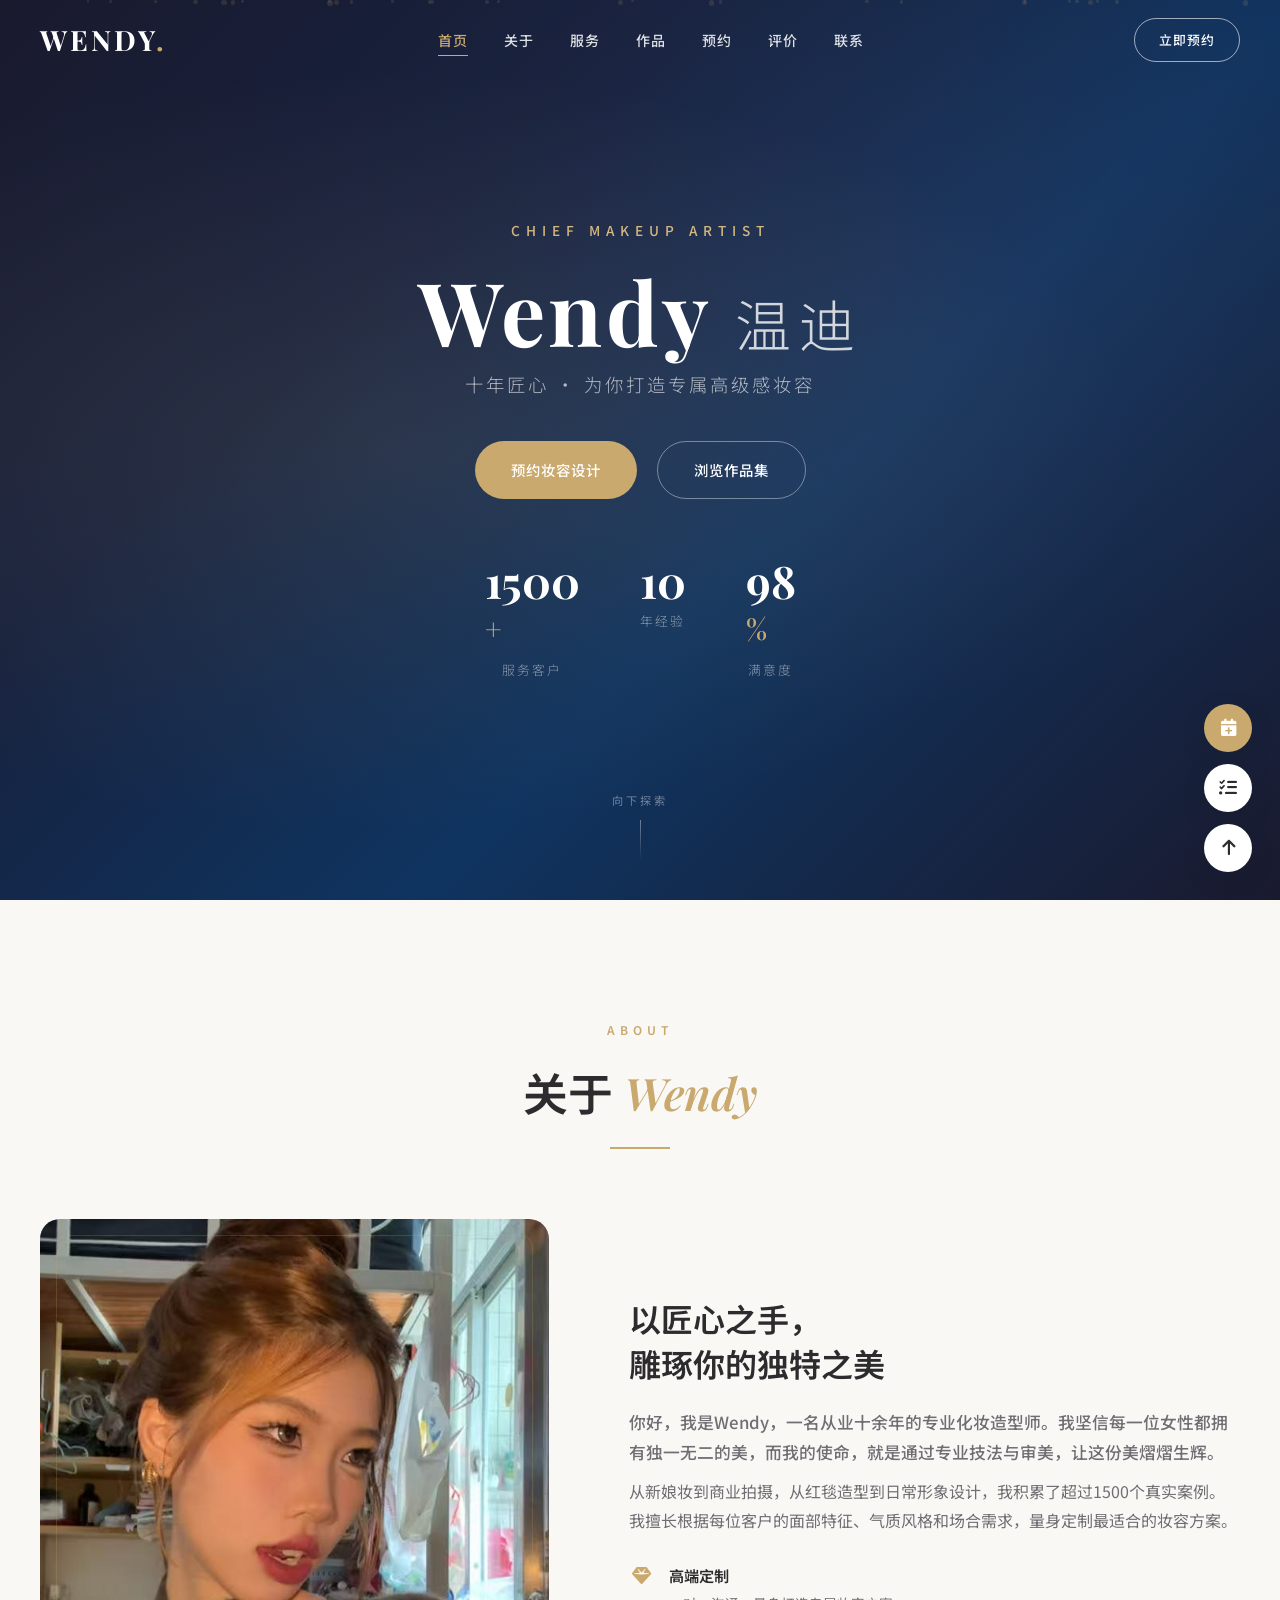
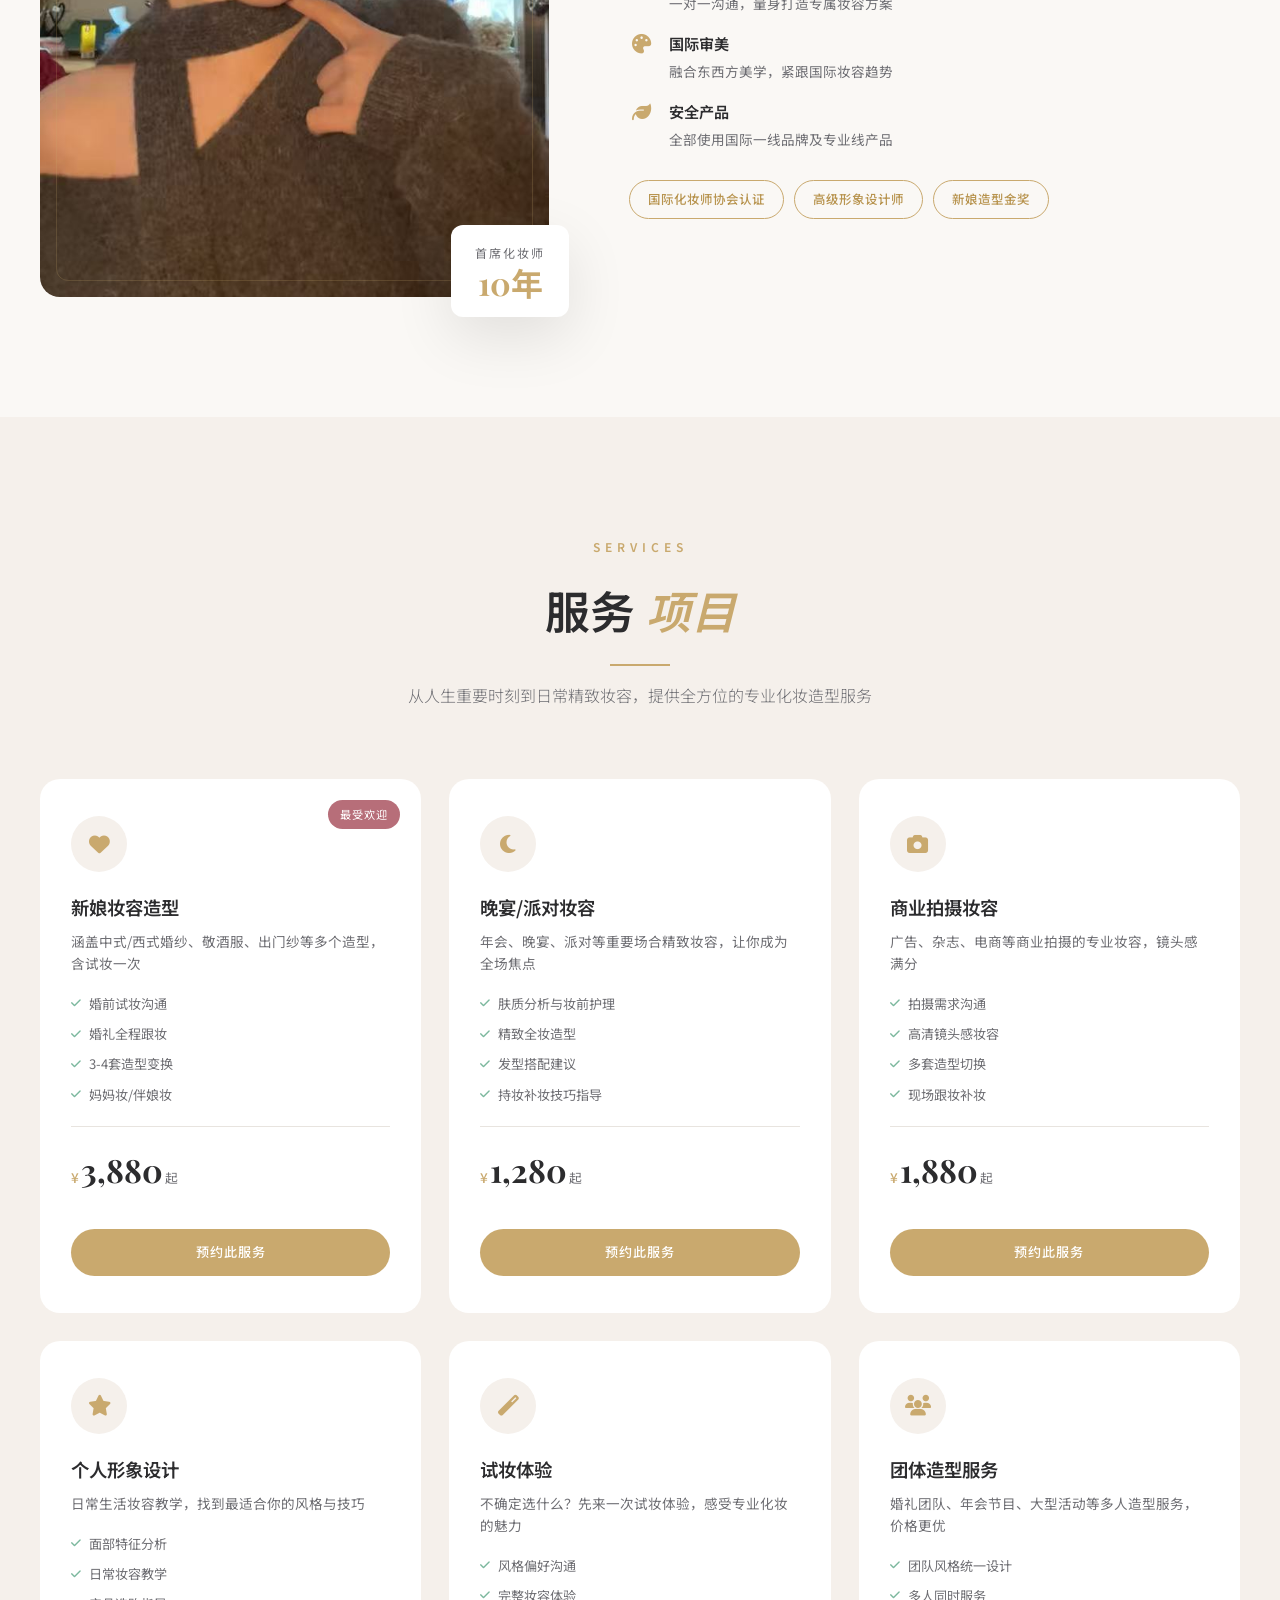
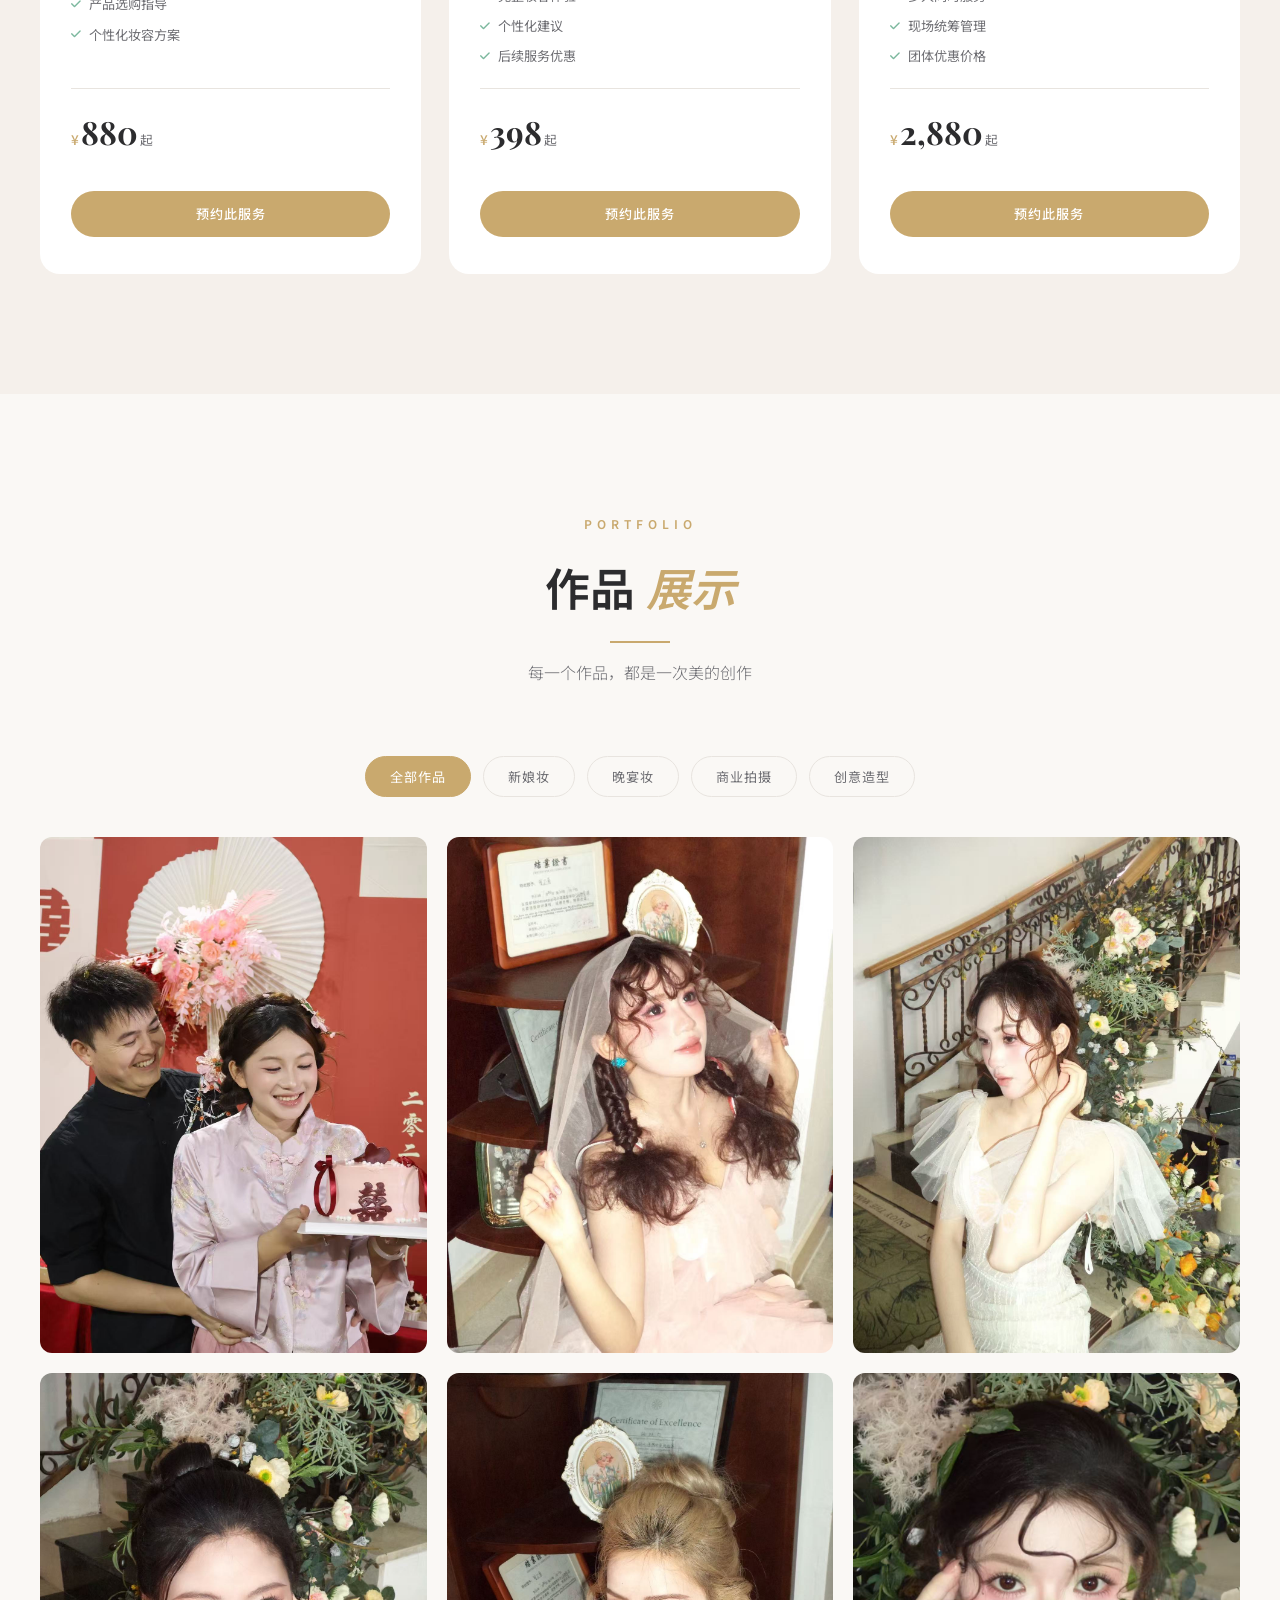
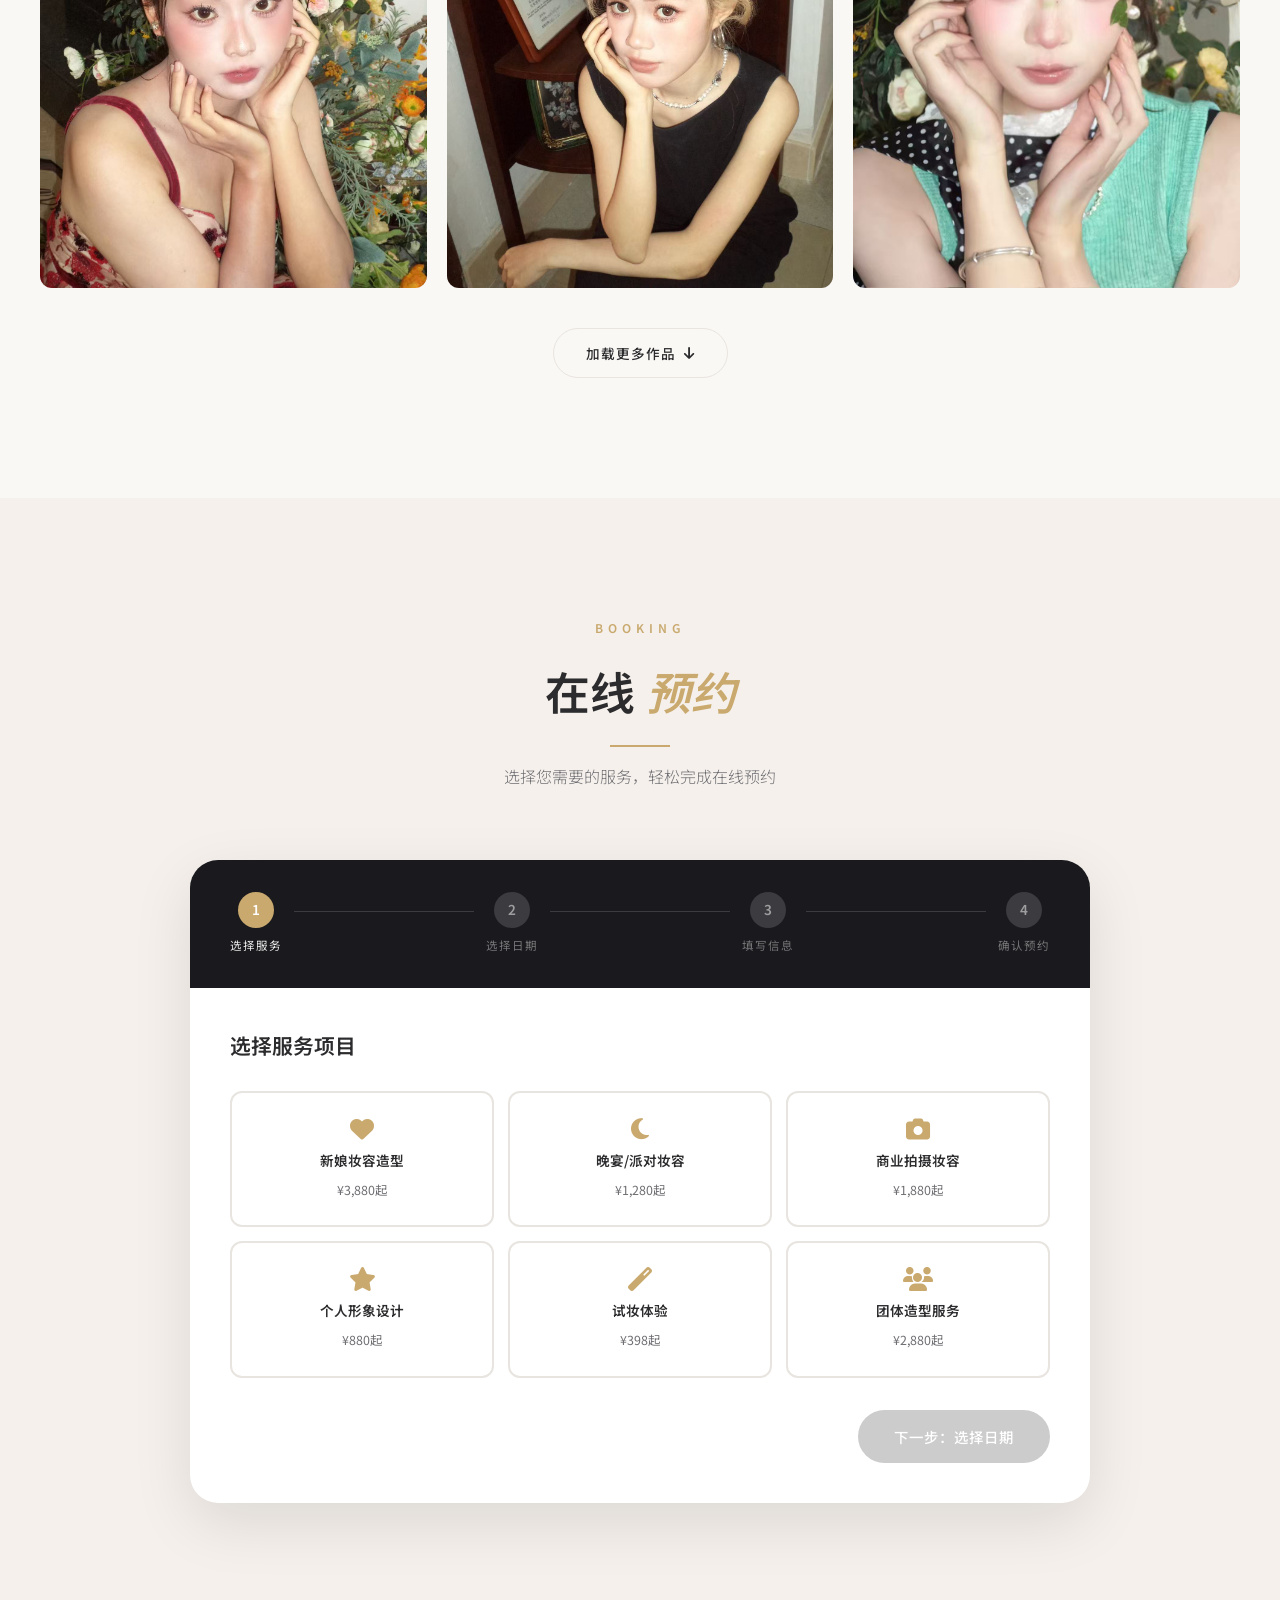
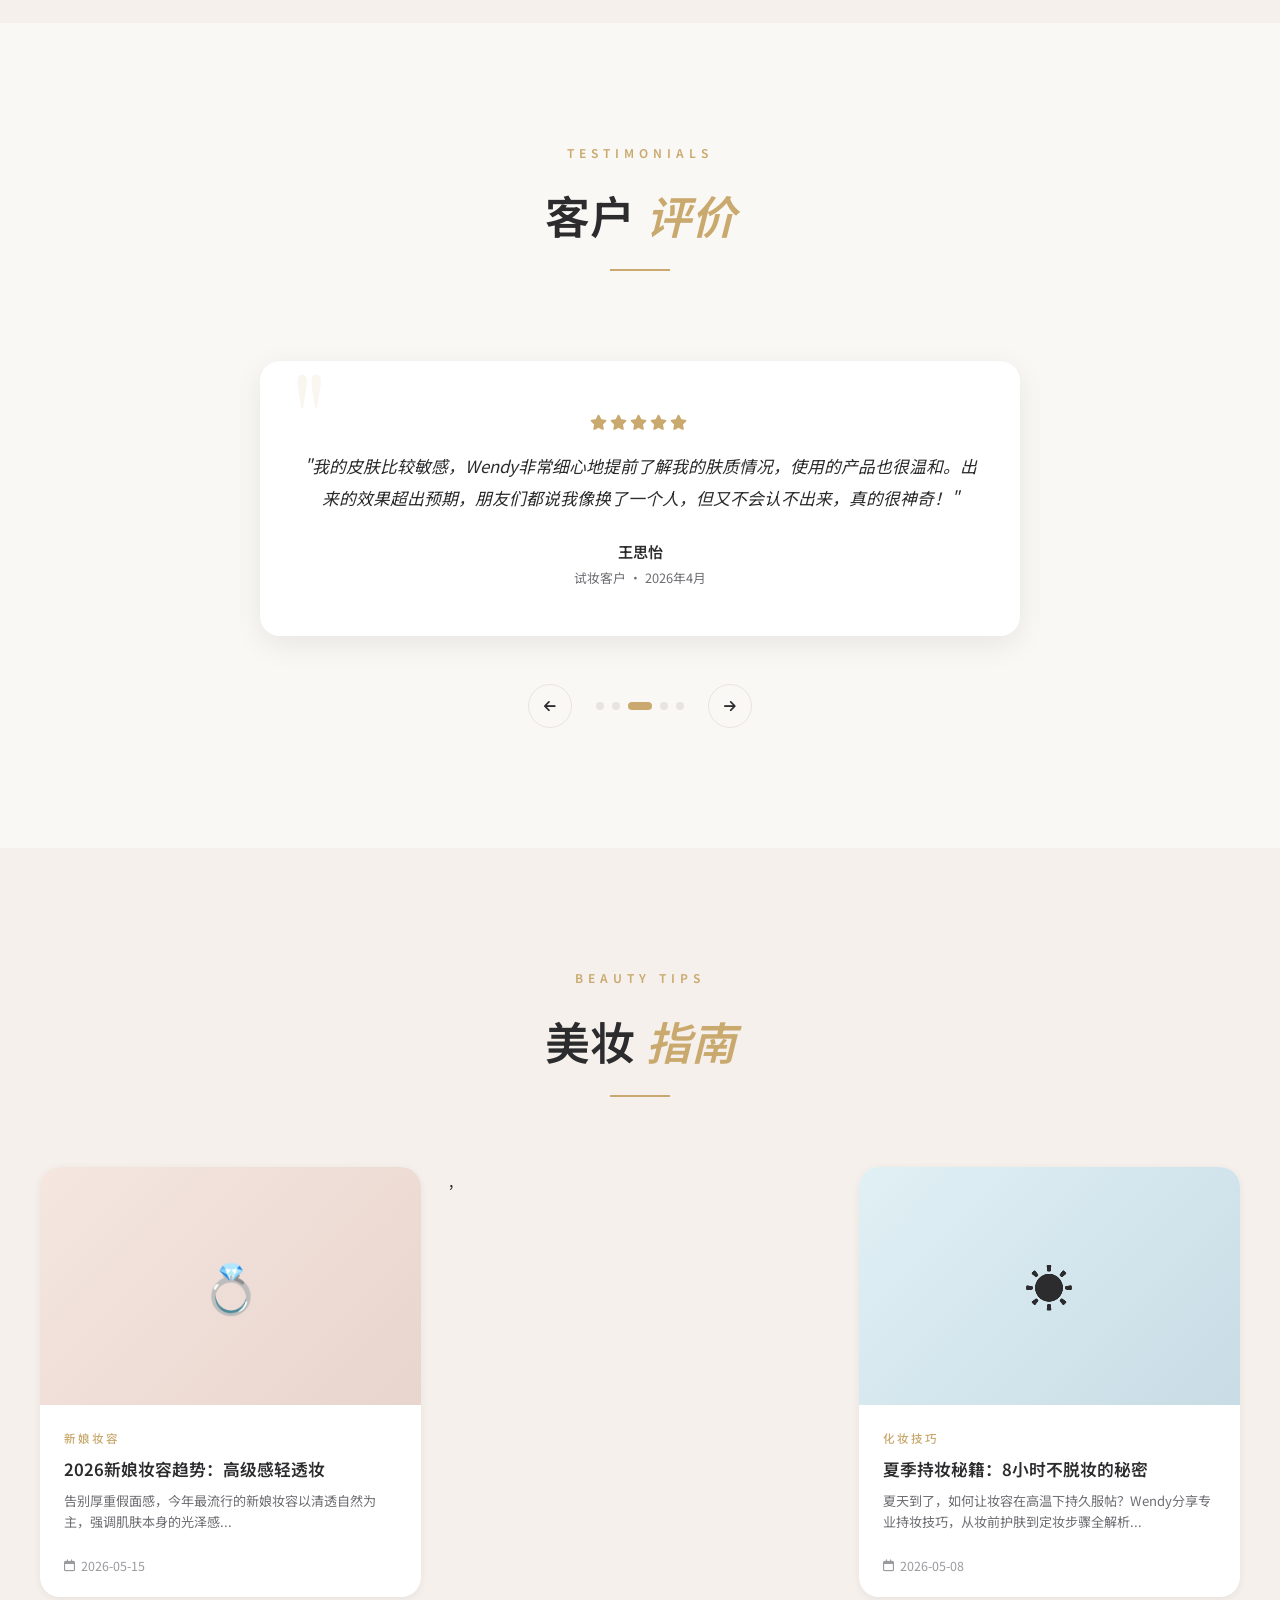
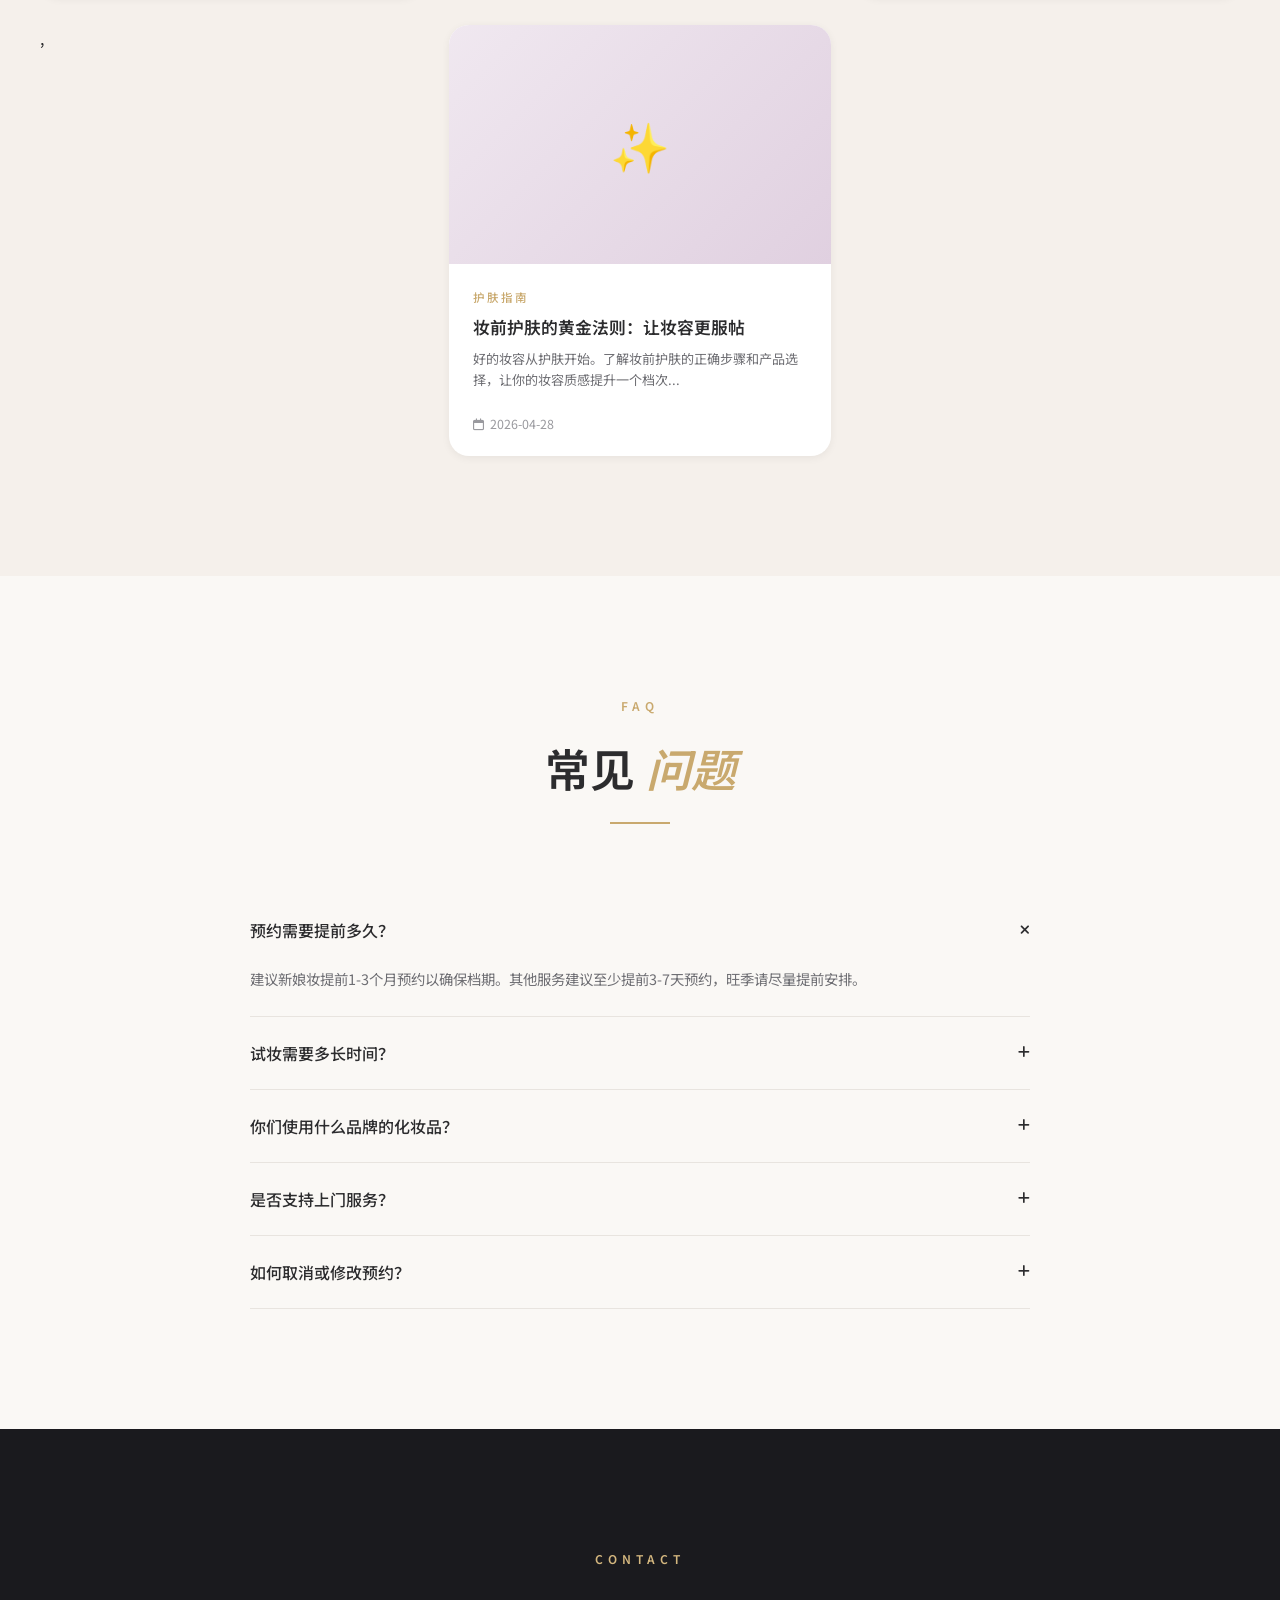
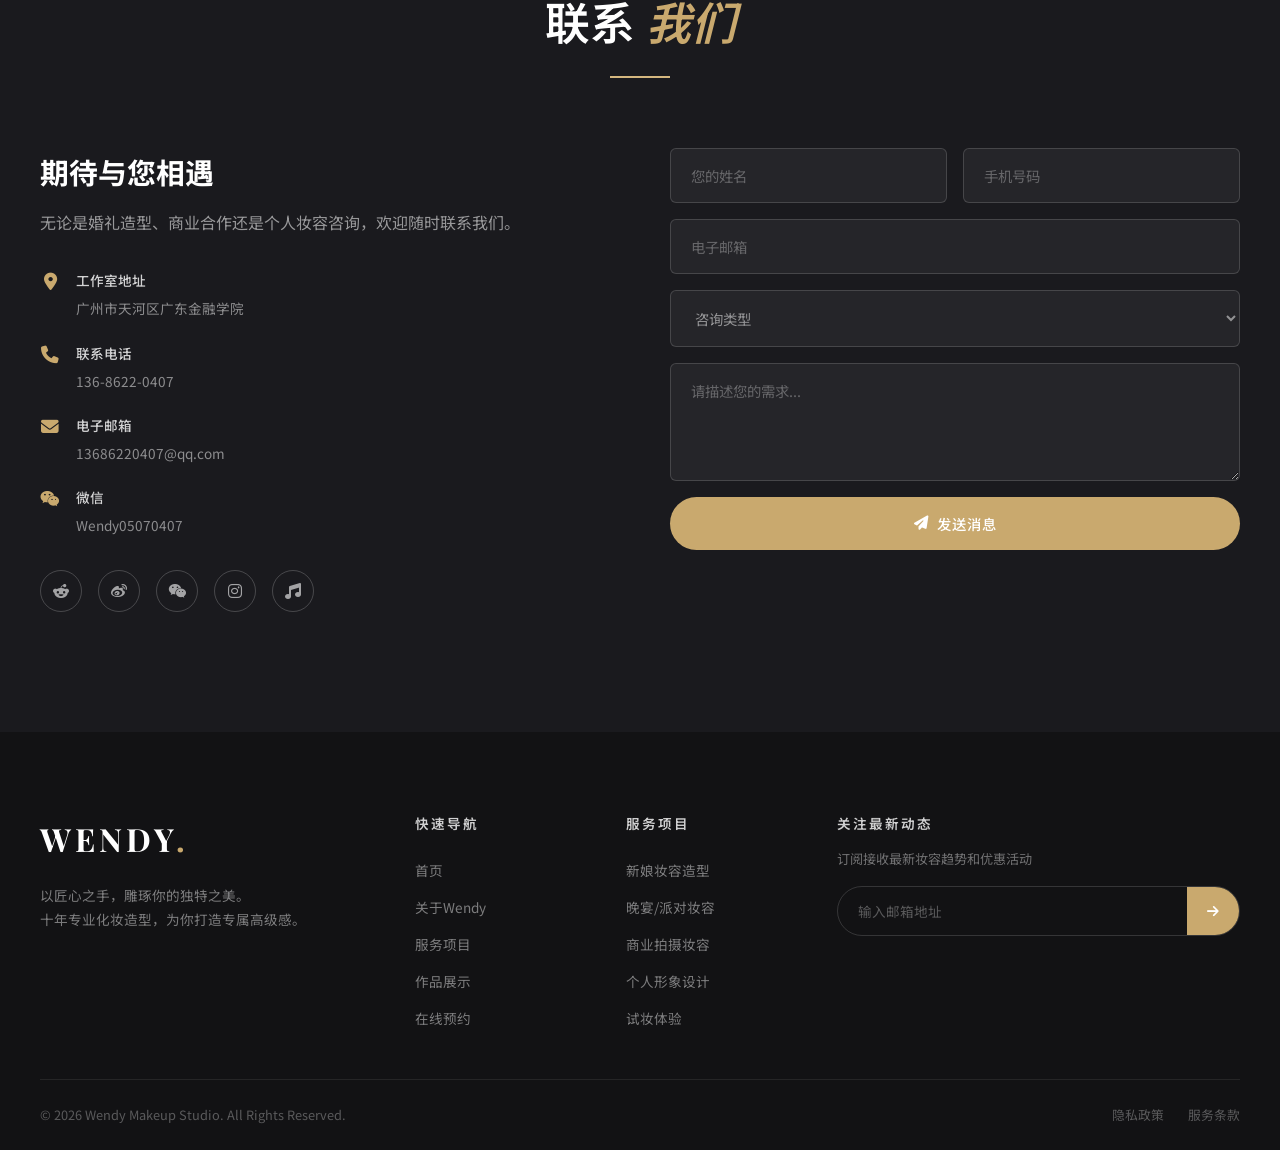
==== commit 8cb96e8e: "Add Supabase cloud sync + admin dashboard for Wendy" ====
--- a/index.html
+++ b/index.html
@@ -10,6 +10,7 @@
     <link href="https://fonts.googleapis.com/css2?family=Playfair+Display:ital,wght@0,400;0,500;0,600;0,700;1,400;1,500&family=Noto+Sans+SC:wght@300;400;500;700&family=Cormorant+Garamond:ital,wght@0,300;0,400;0,500;0,600;1,300;1,400&display=swap" rel="stylesheet">
     <link rel="stylesheet" href="css/style.css">
     <link rel="stylesheet" href="https://cdnjs.cloudflare.com/ajax/libs/font-awesome/6.5.1/css/all.min.css">
+    <script src="https://cdn.jsdelivr.net/npm/@supabase/supabase-js@2"></script>
 </head>
 <body>
     <!-- Preloader -->
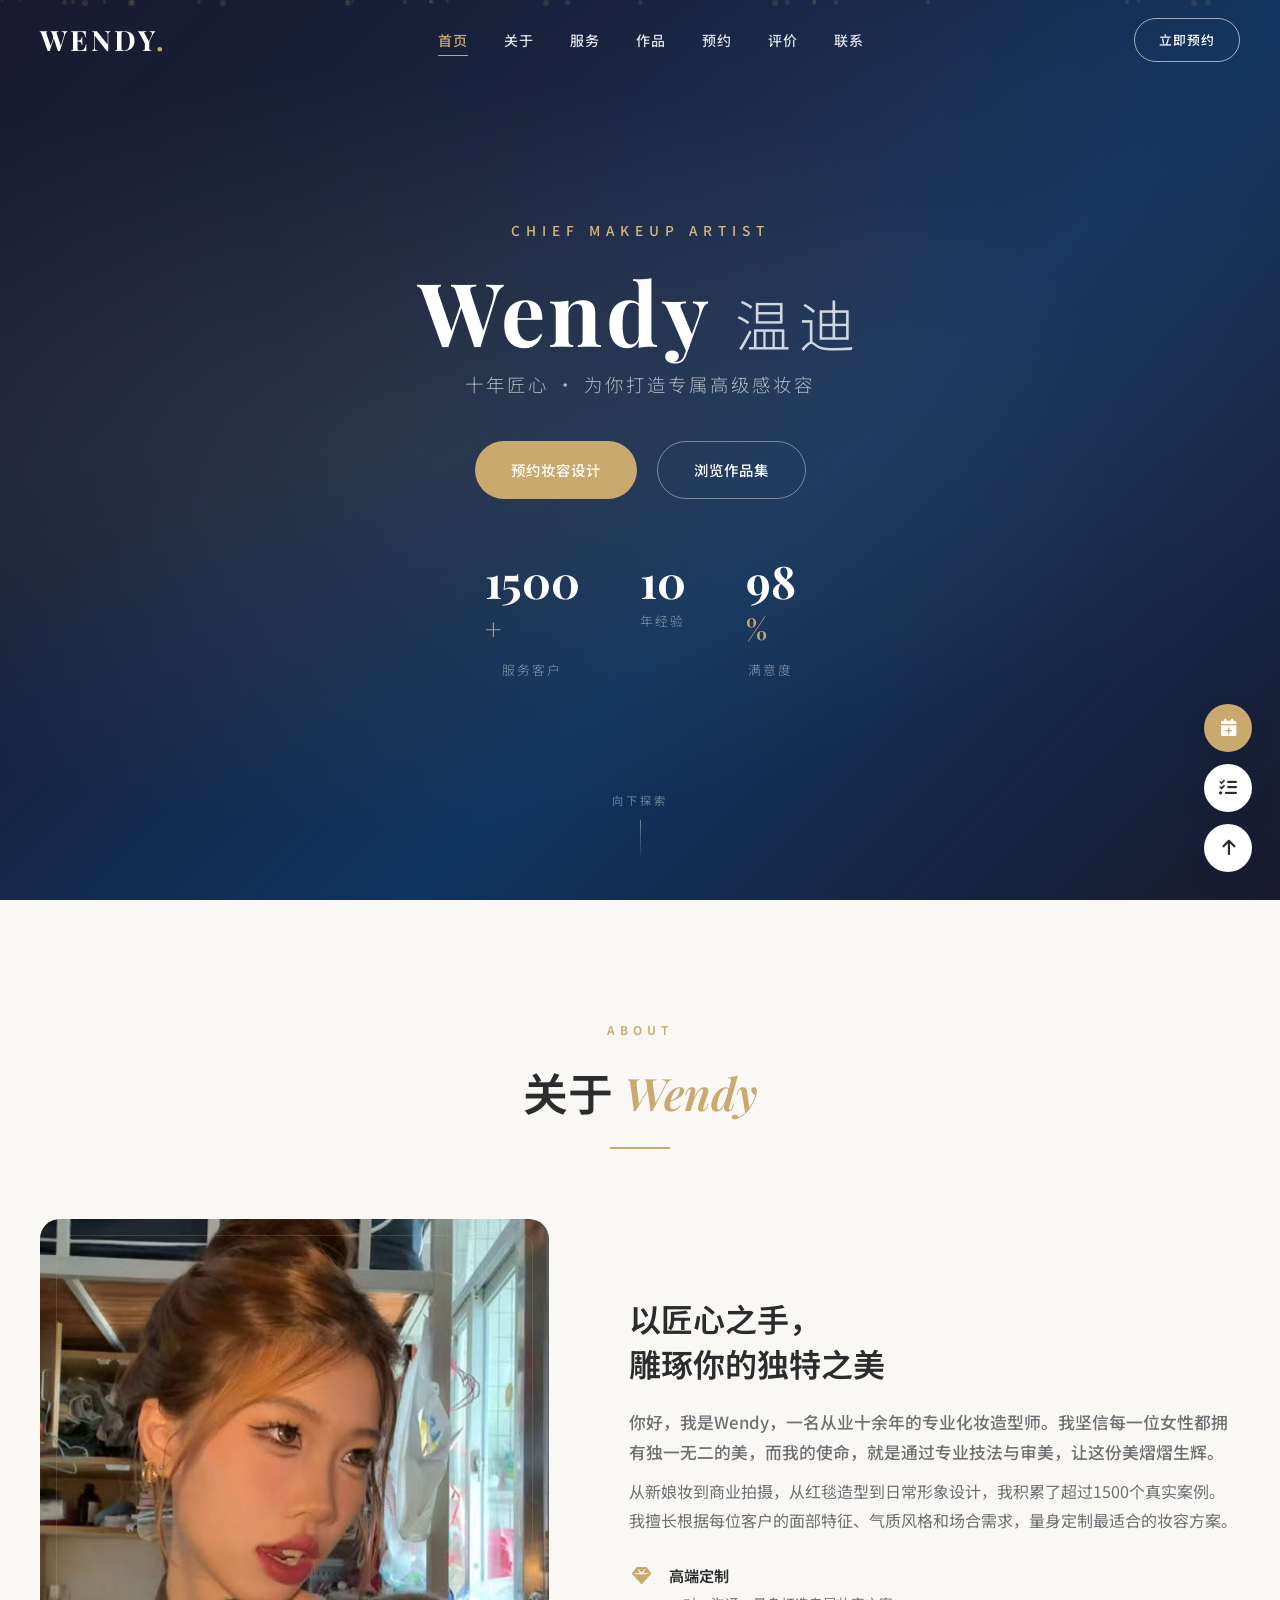
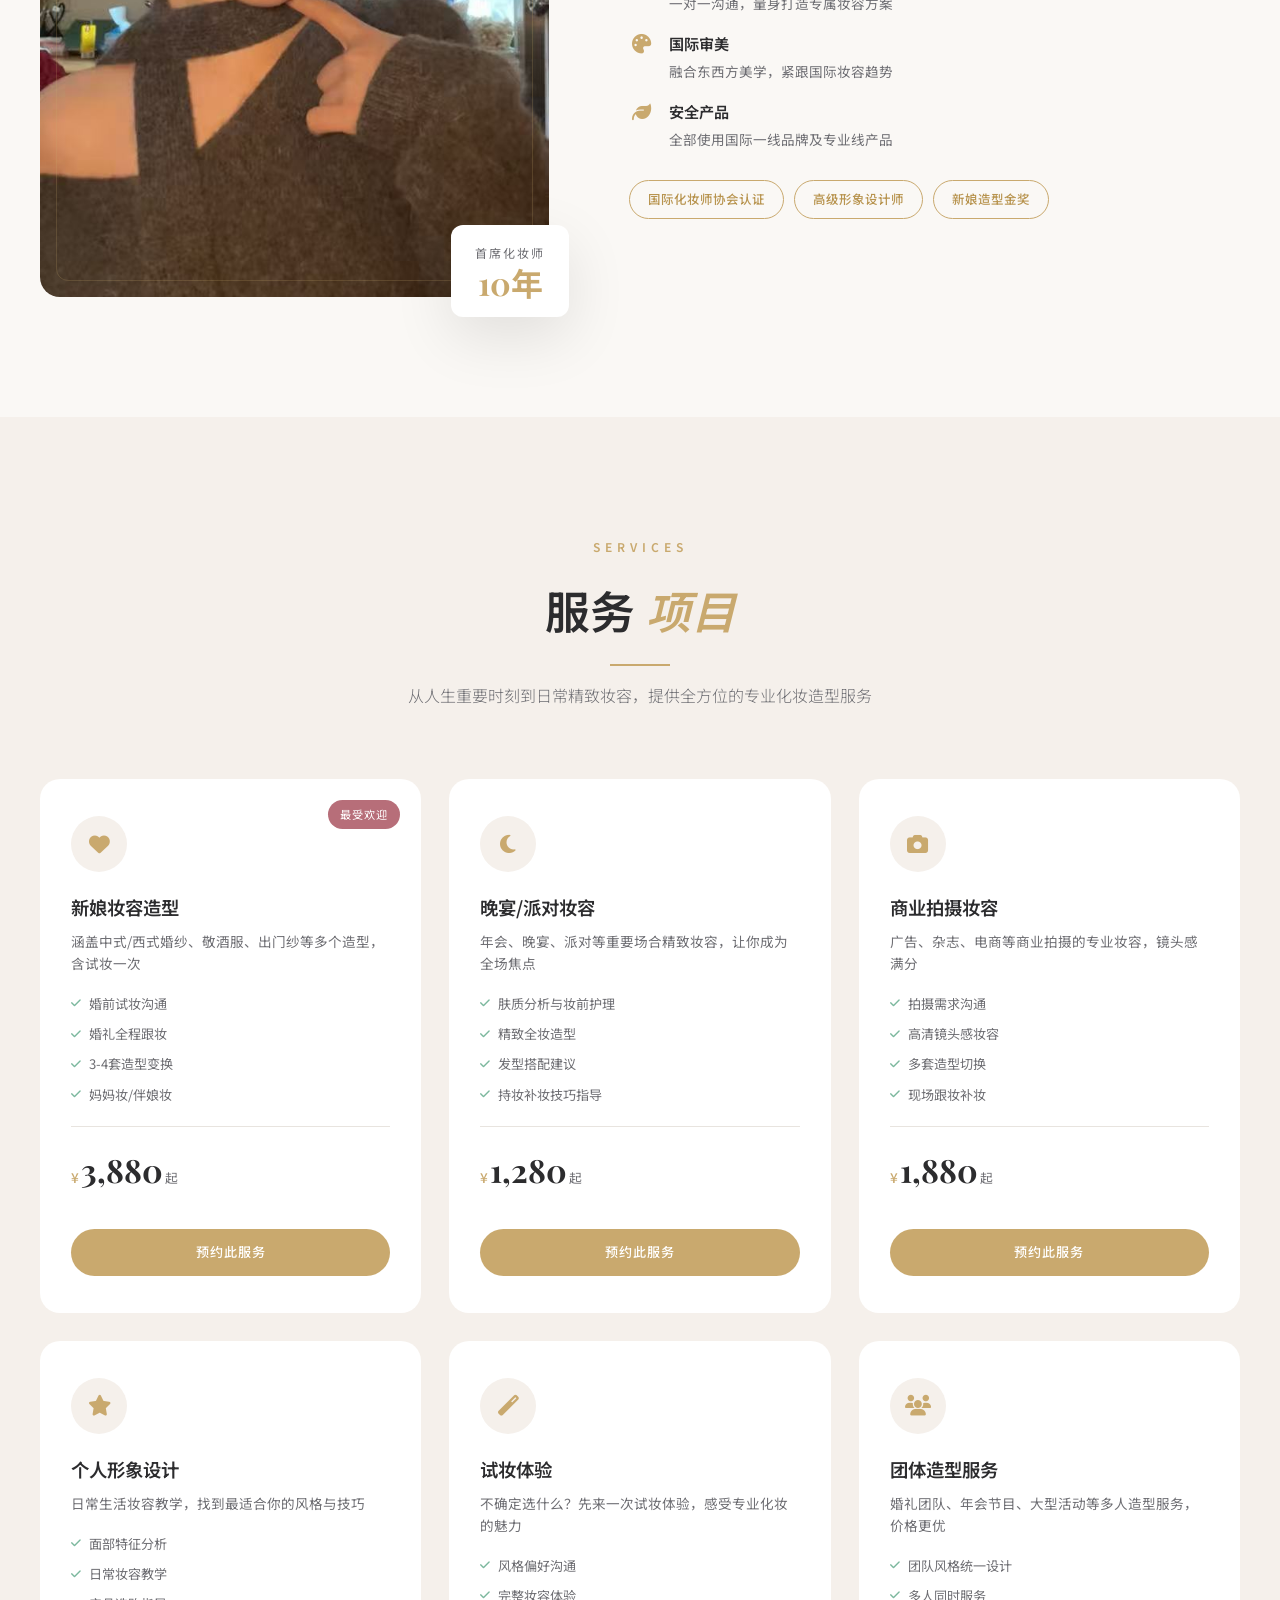
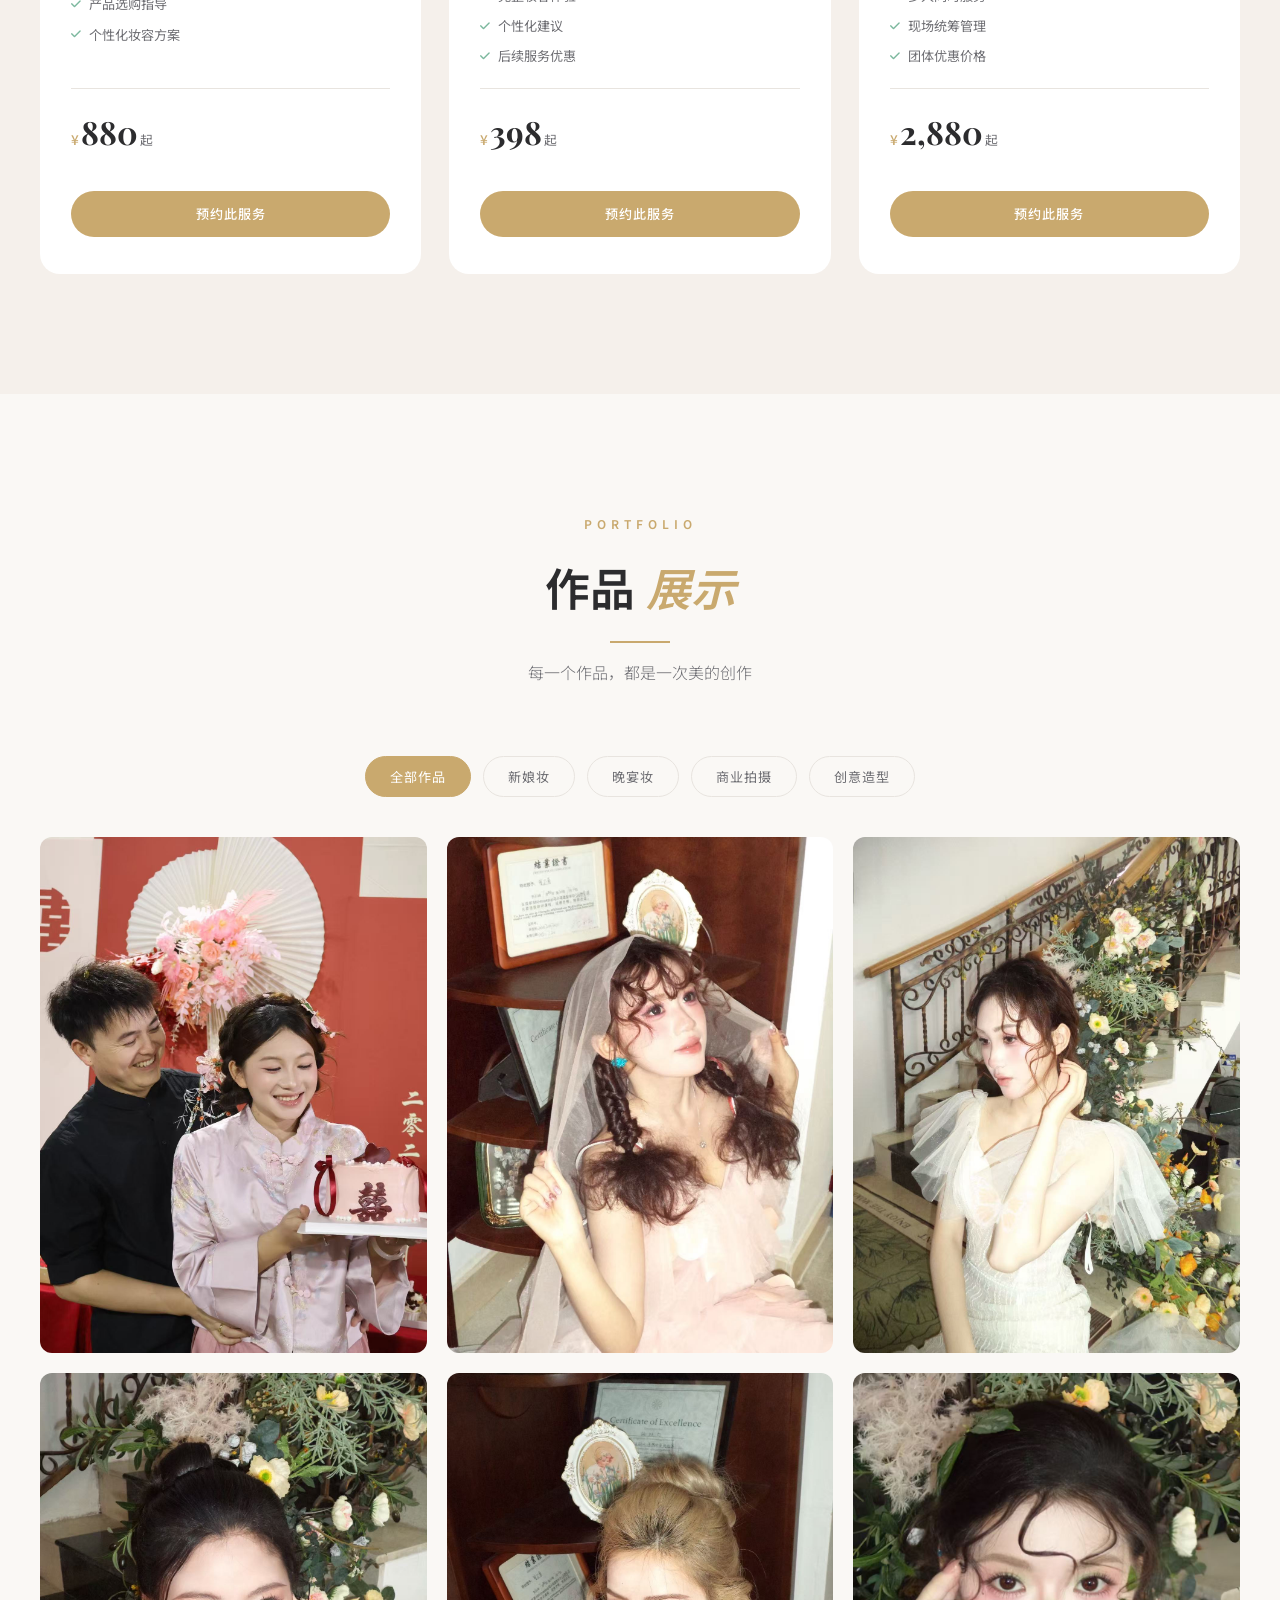
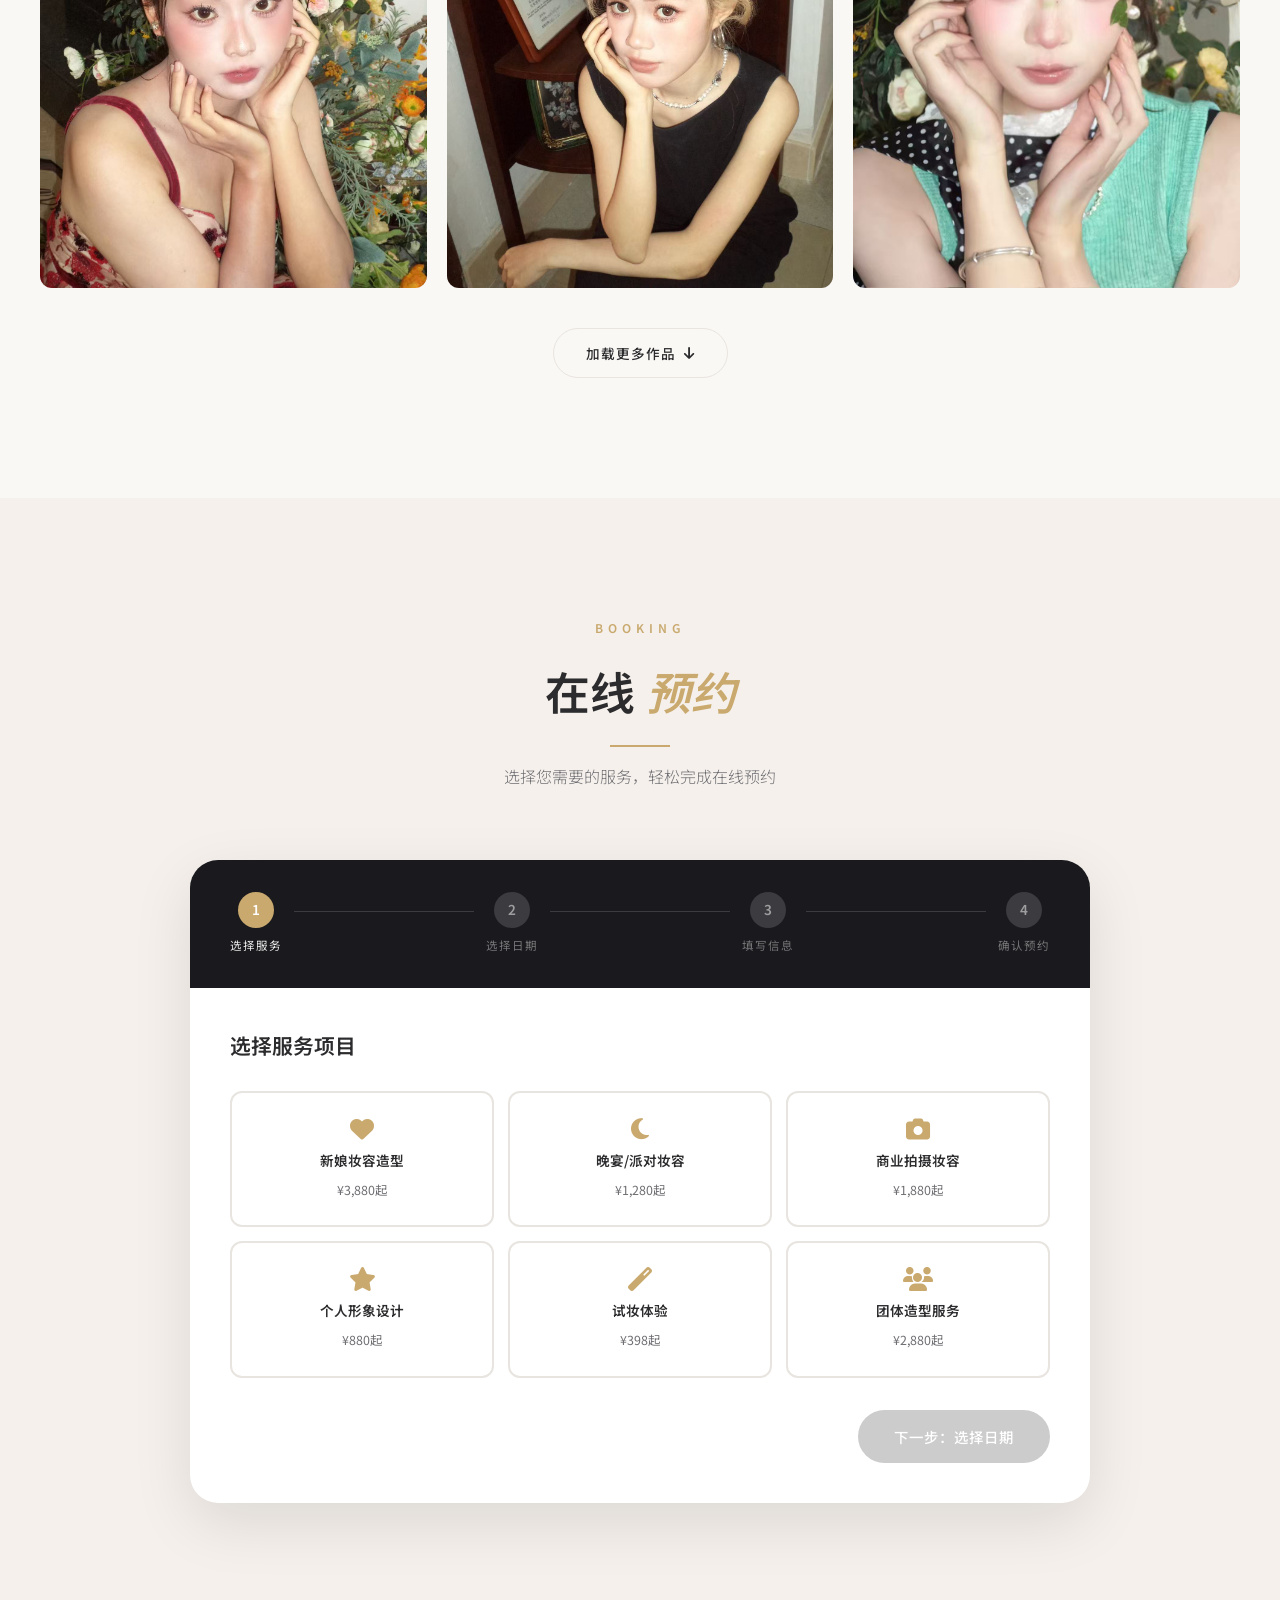
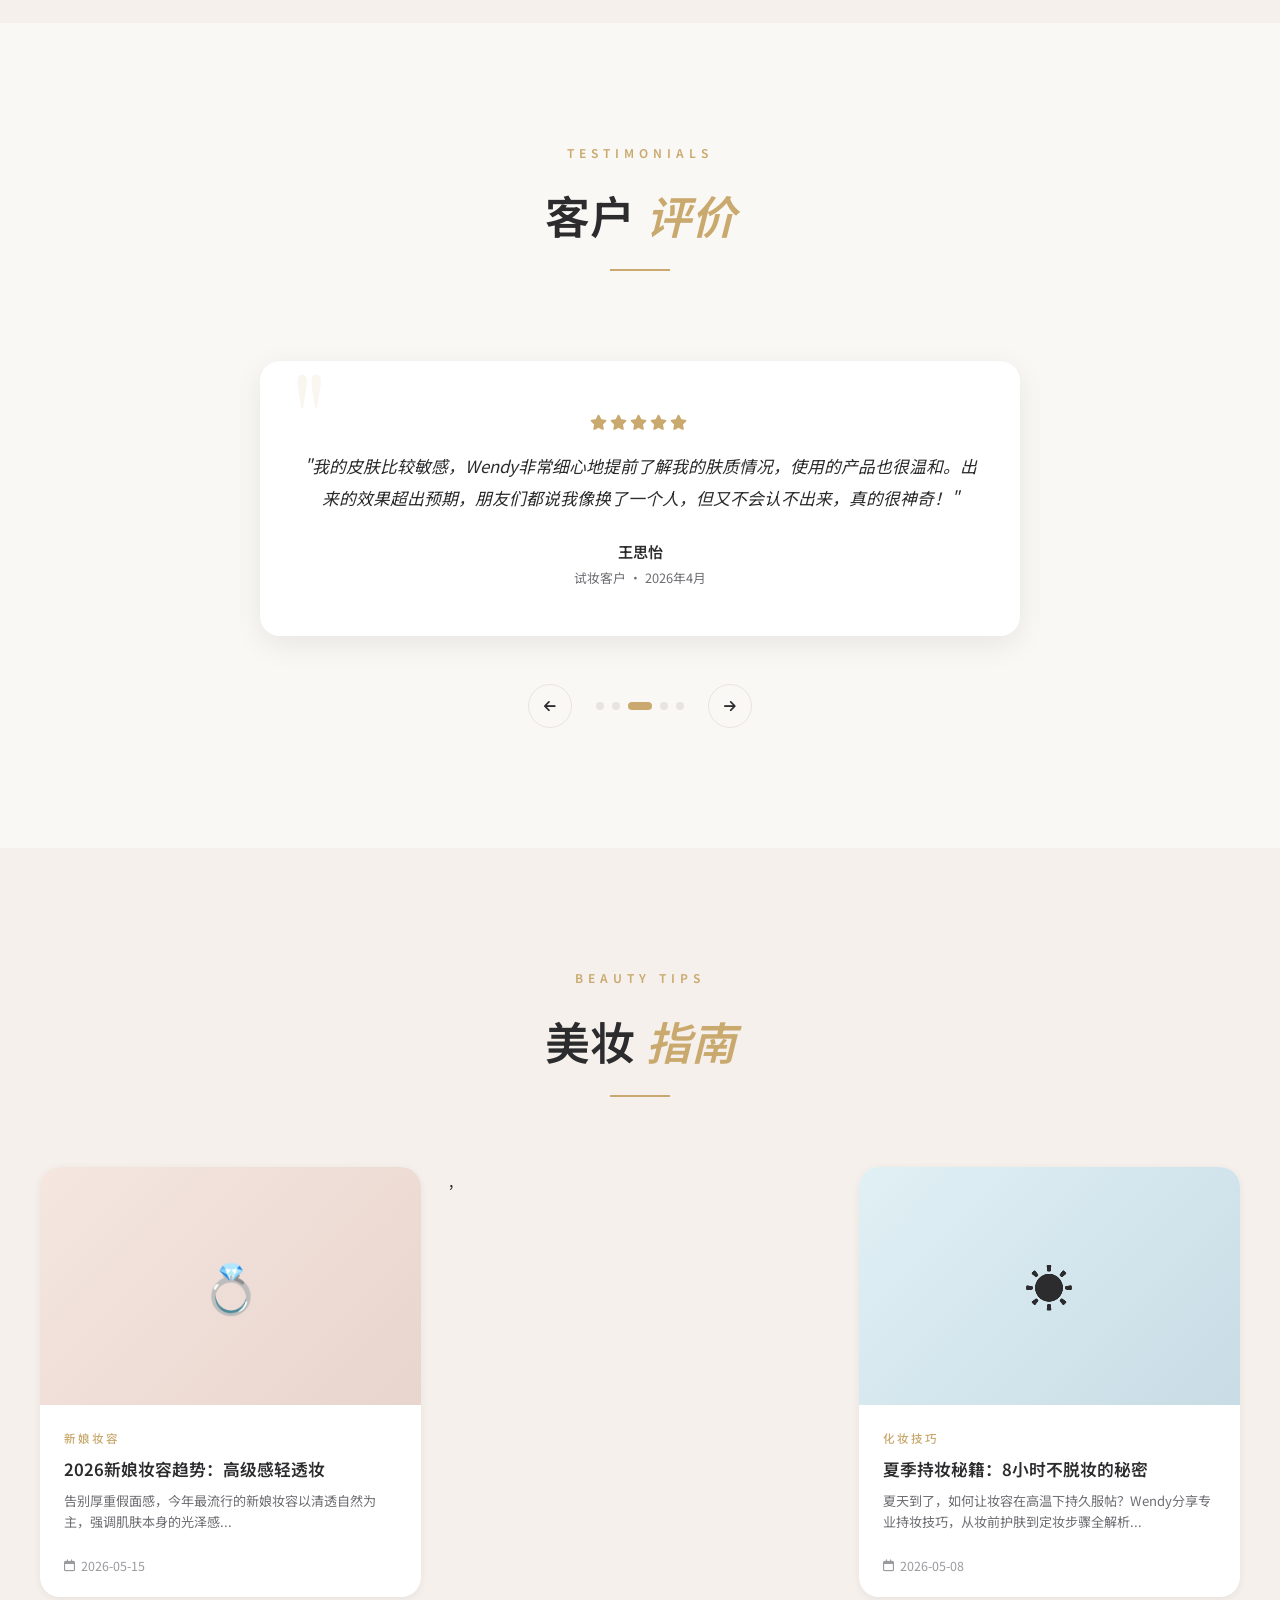
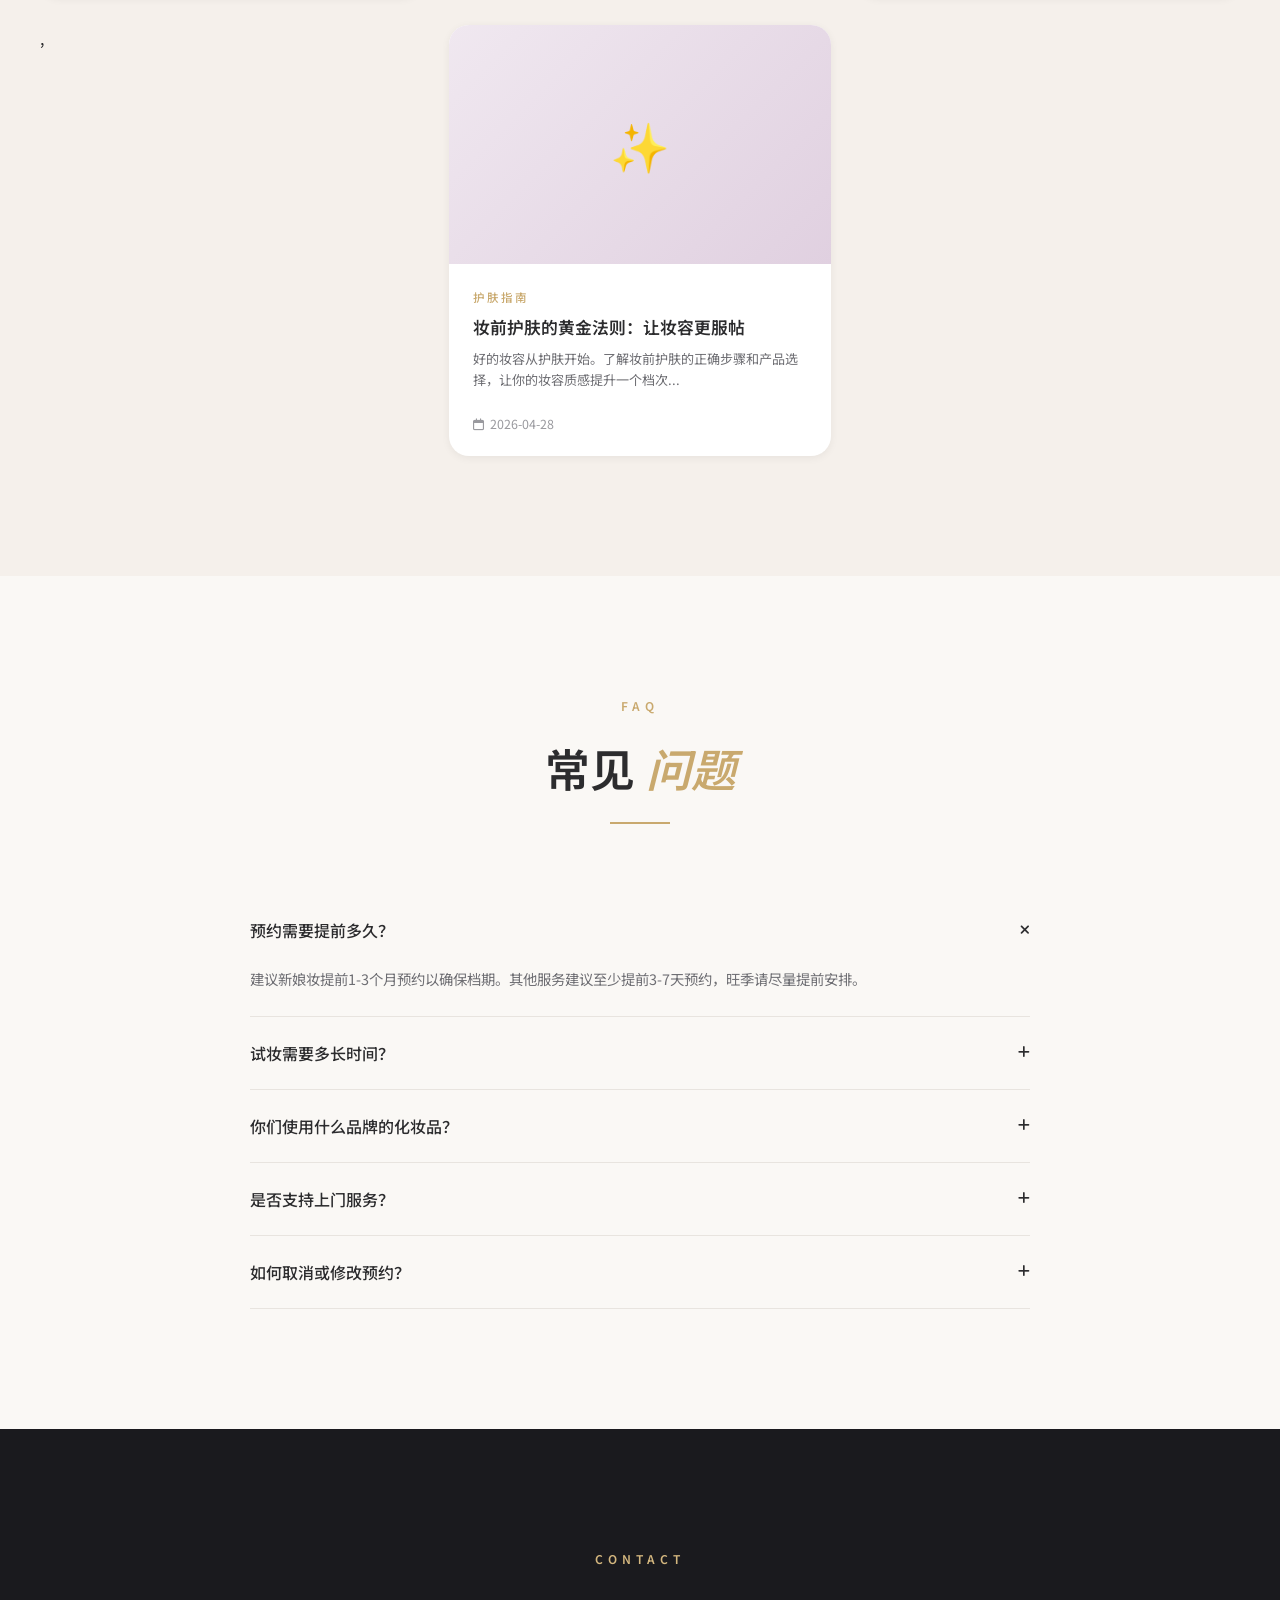
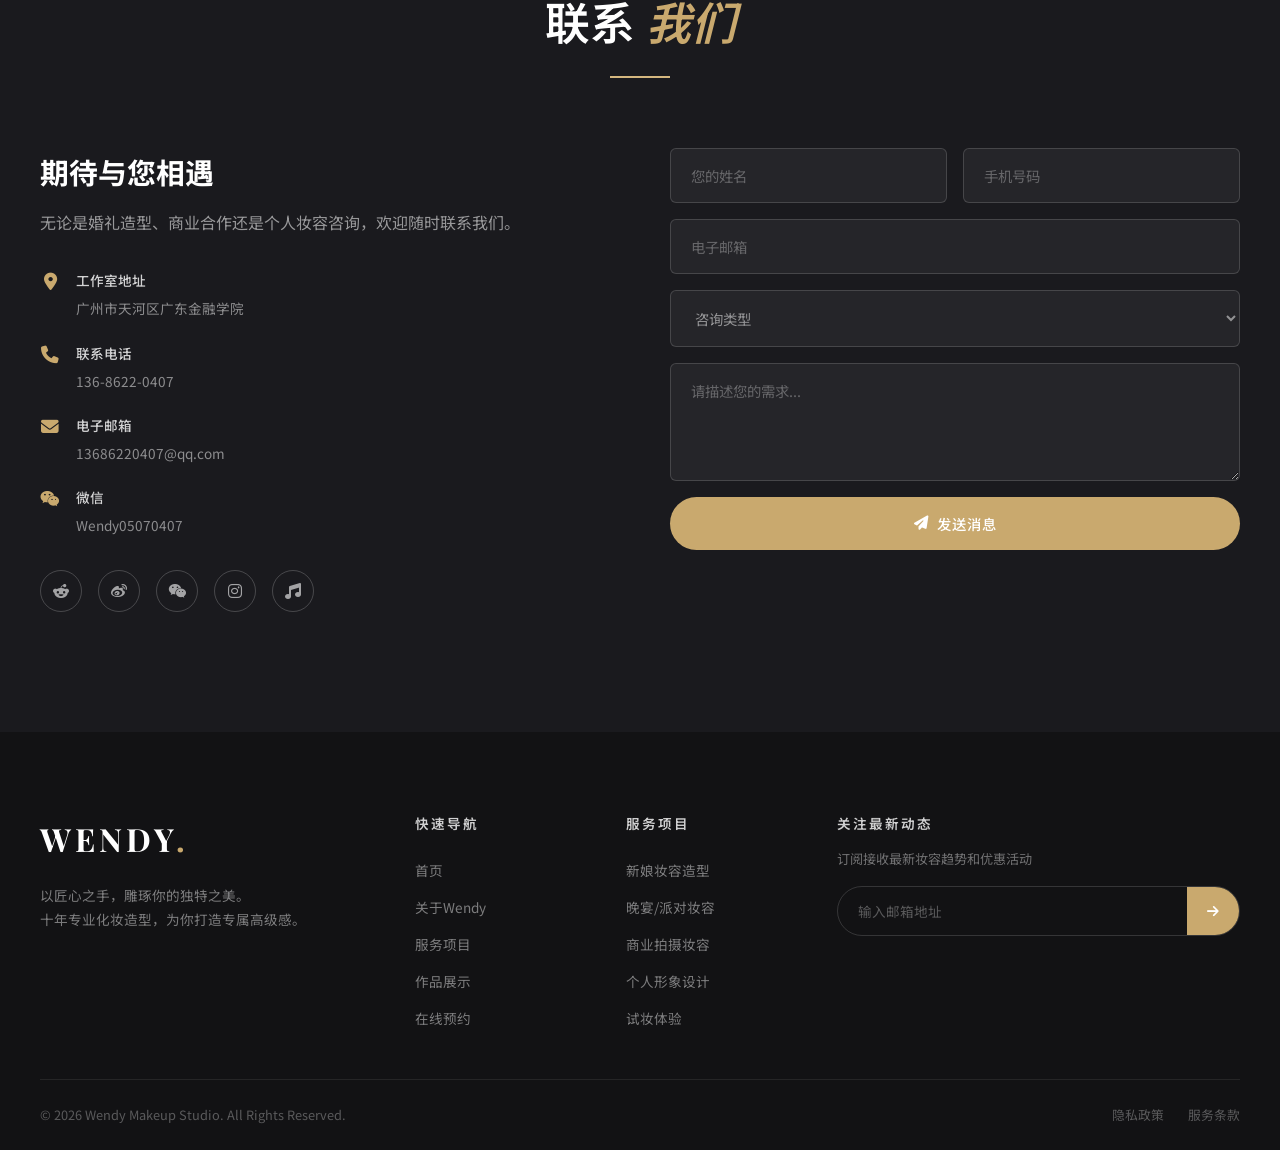
==== commit 0ee2633d: "Fix page loading: move blocking scripts to end of body, add preloader timeout, non-blocking Google F" ====
--- a/index.html
+++ b/index.html
@@ -7,10 +7,9 @@
     <title>Wendy Makeup Studio | 温迪化妆造型工作室</title>
     <link rel="preconnect" href="https://fonts.googleapis.com">
     <link rel="preconnect" href="https://fonts.gstatic.com" crossorigin>
-    <link href="https://fonts.googleapis.com/css2?family=Playfair+Display:ital,wght@0,400;0,500;0,600;0,700;1,400;1,500&family=Noto+Sans+SC:wght@300;400;500;700&family=Cormorant+Garamond:ital,wght@0,300;0,400;0,500;0,600;1,300;1,400&display=swap" rel="stylesheet">
+    <link href="https://fonts.googleapis.com/css2?family=Playfair+Display:ital,wght@0,400;0,500;0,600;0,700;1,400;1,500&family=Noto+Sans+SC:wght@300;400;500;700&family=Cormorant+Garamond:ital,wght@0,300;0,400;0,500;0,600;1,300;1,400&display=swap" rel="stylesheet" media="print" onload="this.media='all'; this.onload=null;">
     <link rel="stylesheet" href="css/style.css">
     <link rel="stylesheet" href="https://cdnjs.cloudflare.com/ajax/libs/font-awesome/6.5.1/css/all.min.css">
-    <script src="https://cdn.jsdelivr.net/npm/@supabase/supabase-js@2"></script>
 </head>
 <body>
     <!-- Preloader -->
@@ -728,6 +727,7 @@
     <!-- Toast Container -->
     <div class="toast-container" id="toastContainer"></div>
 
+    <script src="https://cdn.jsdelivr.net/npm/@supabase/supabase-js@2"></script>
     <script src="js/main.js"></script>
 </body>
 </html>
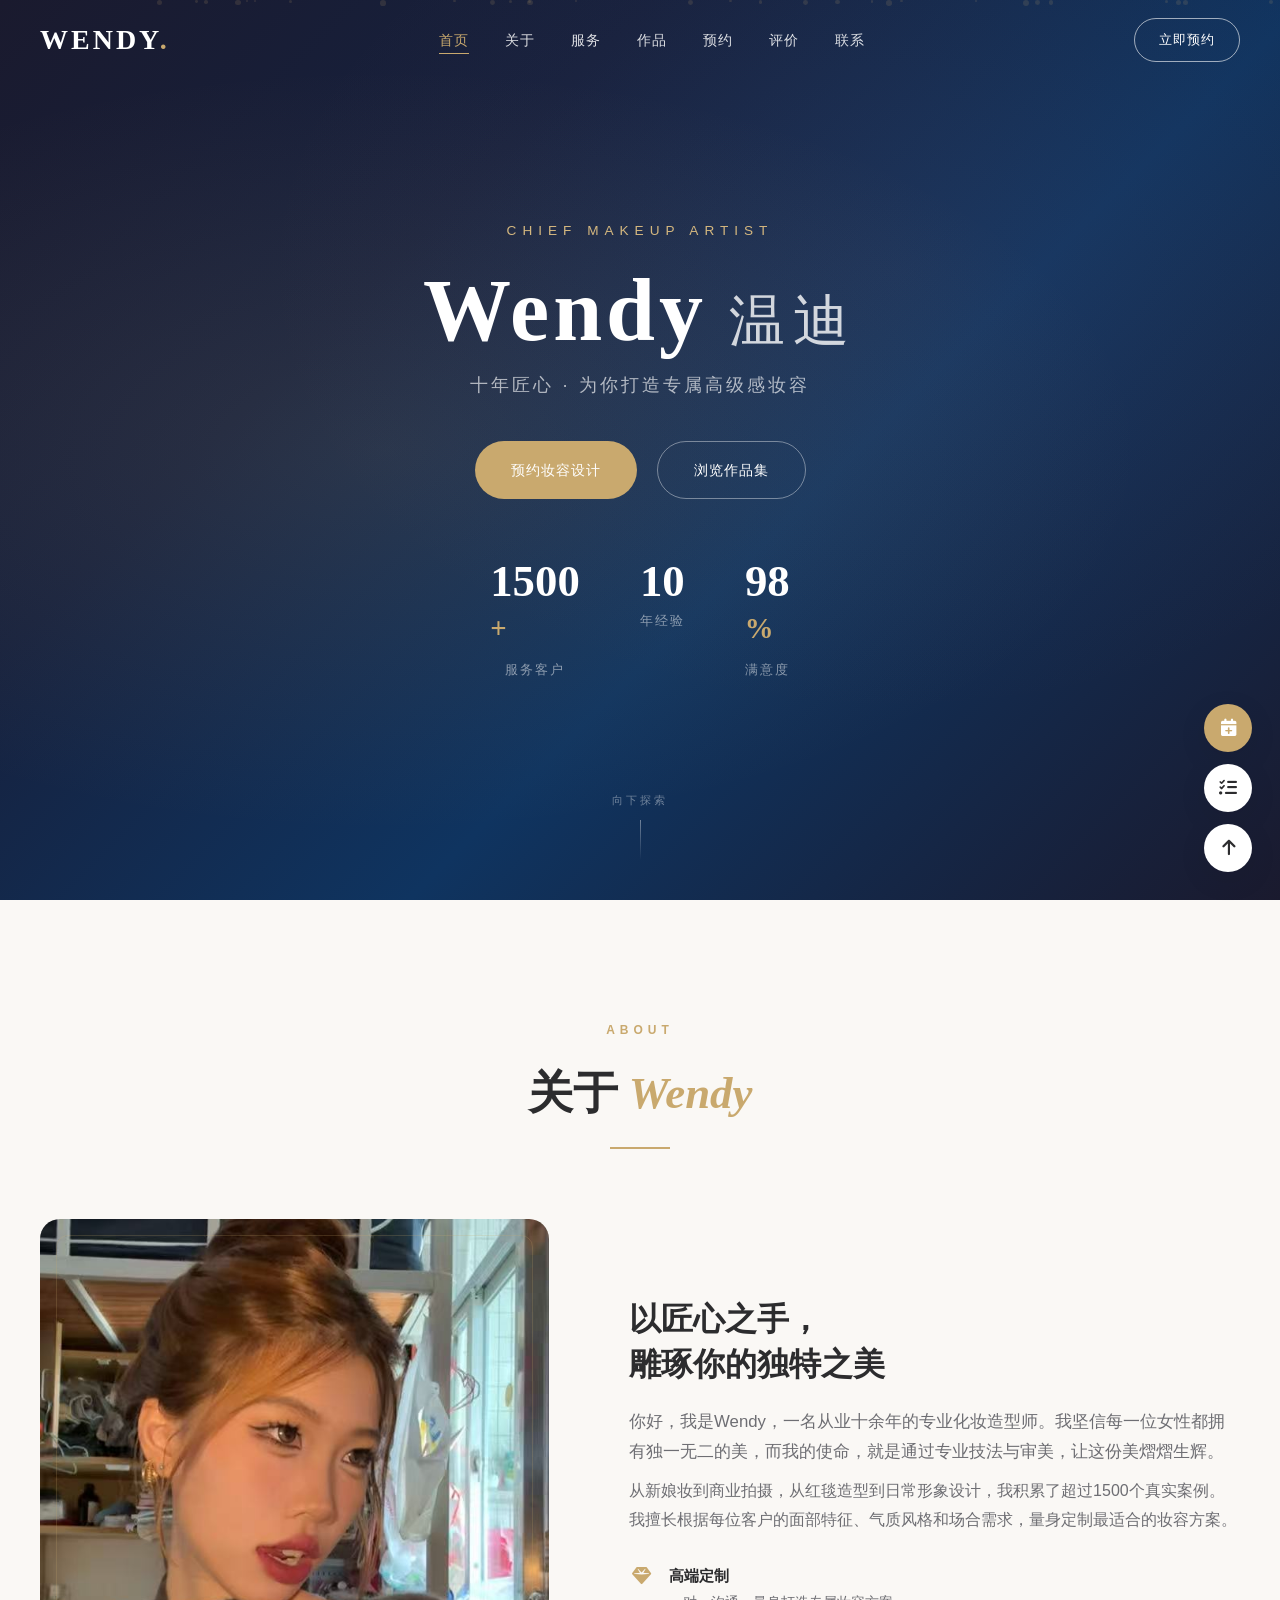
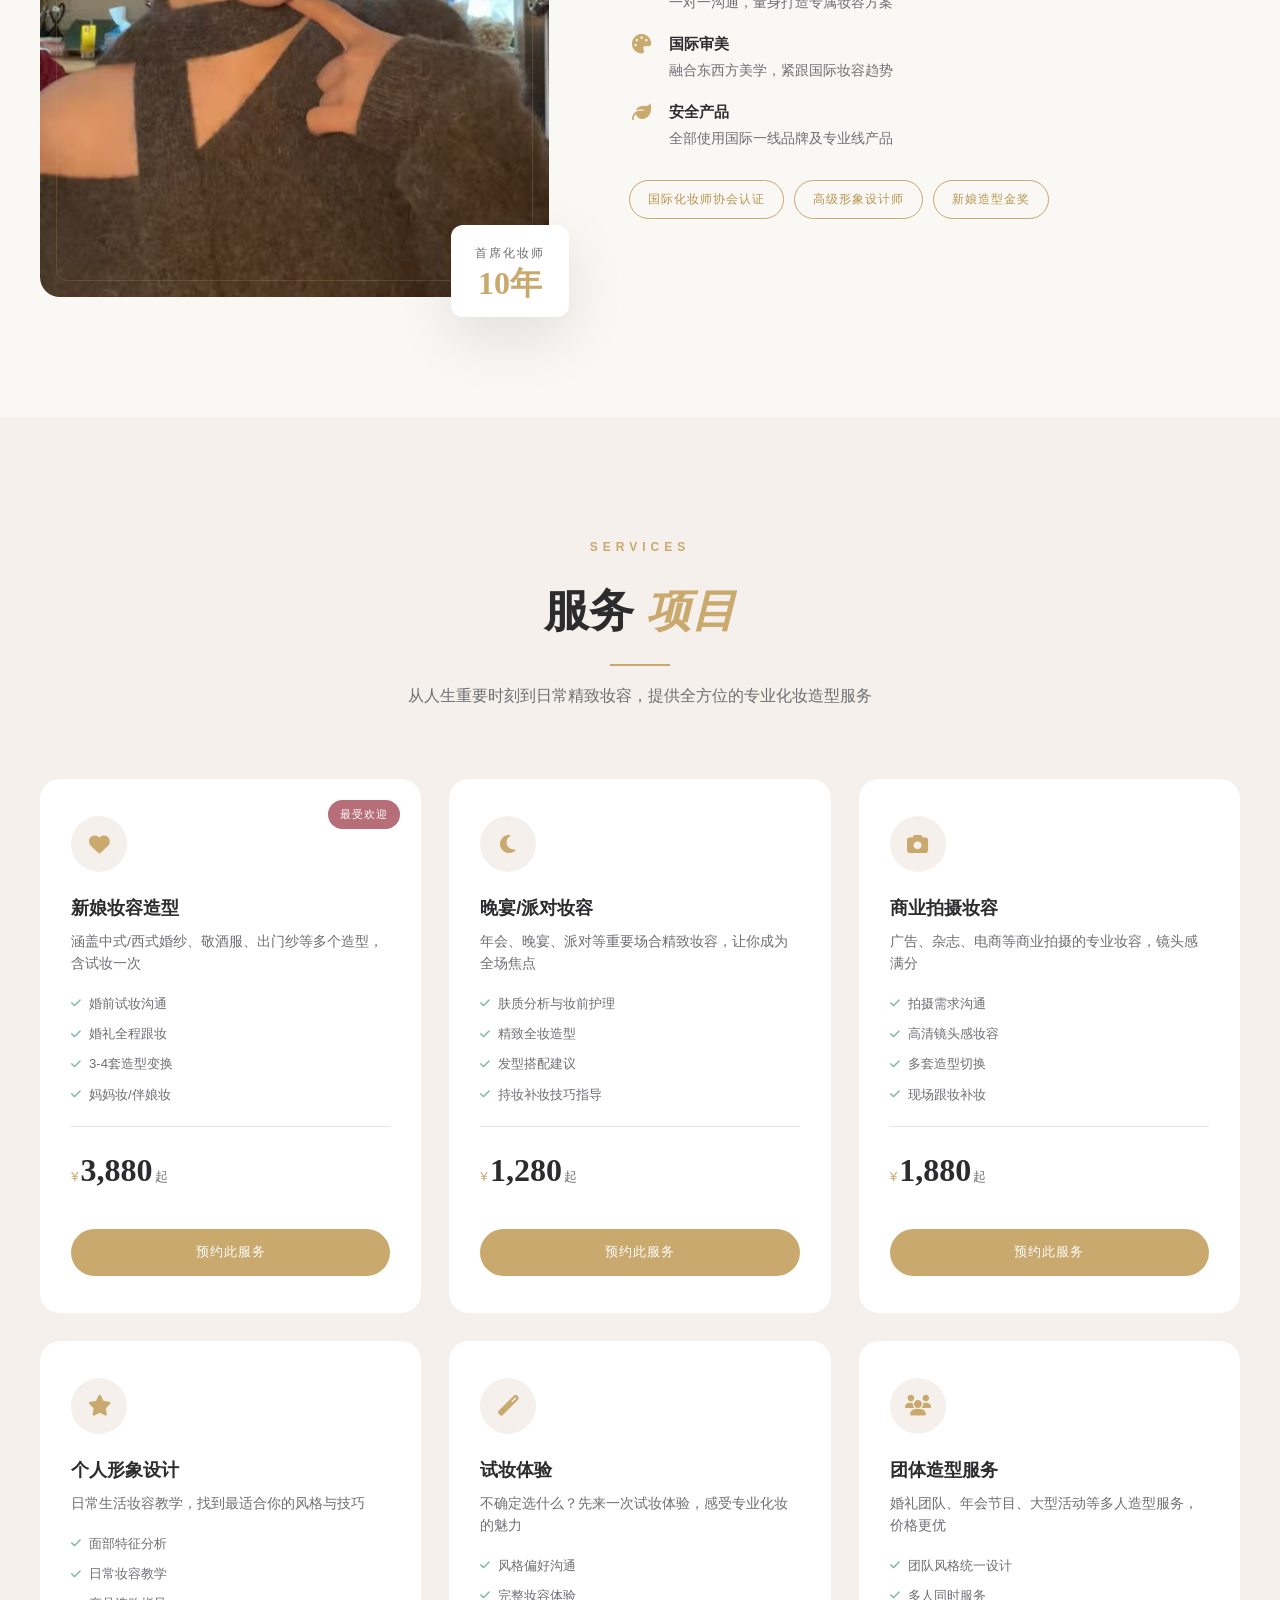
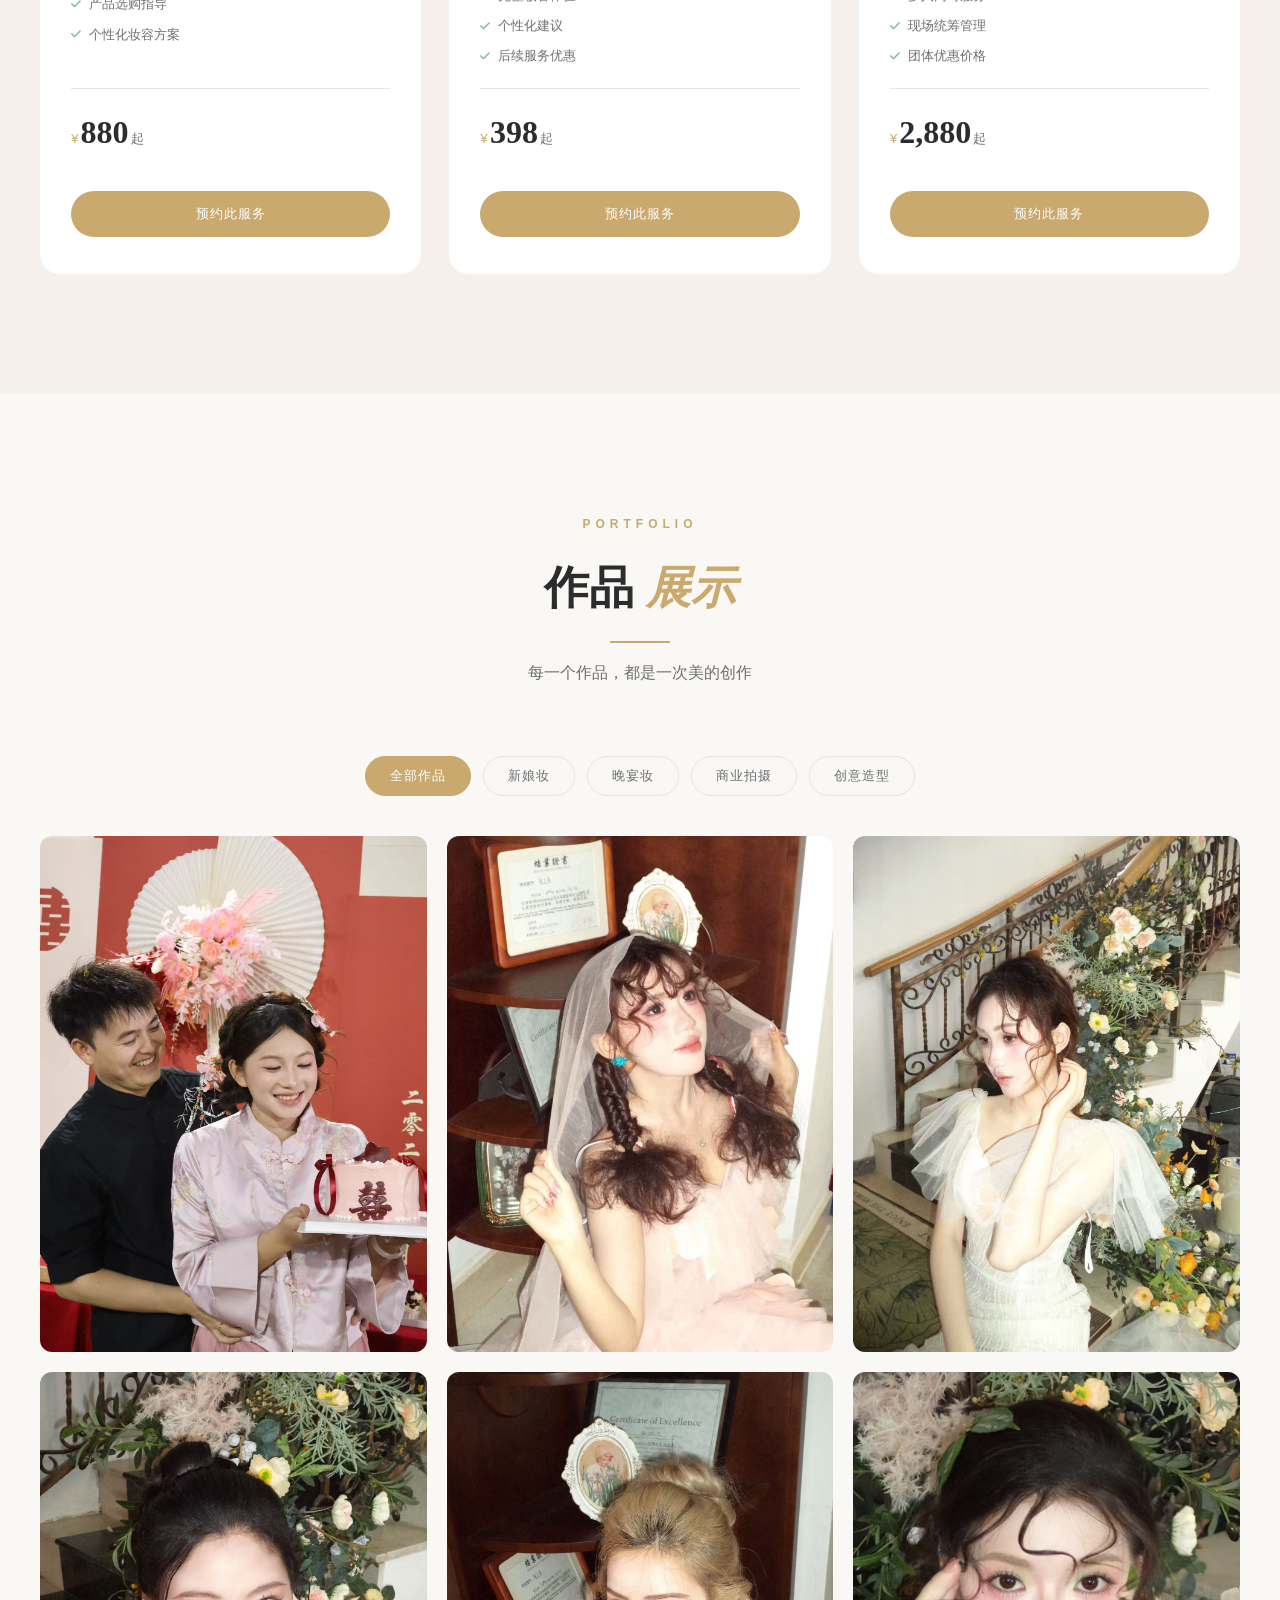
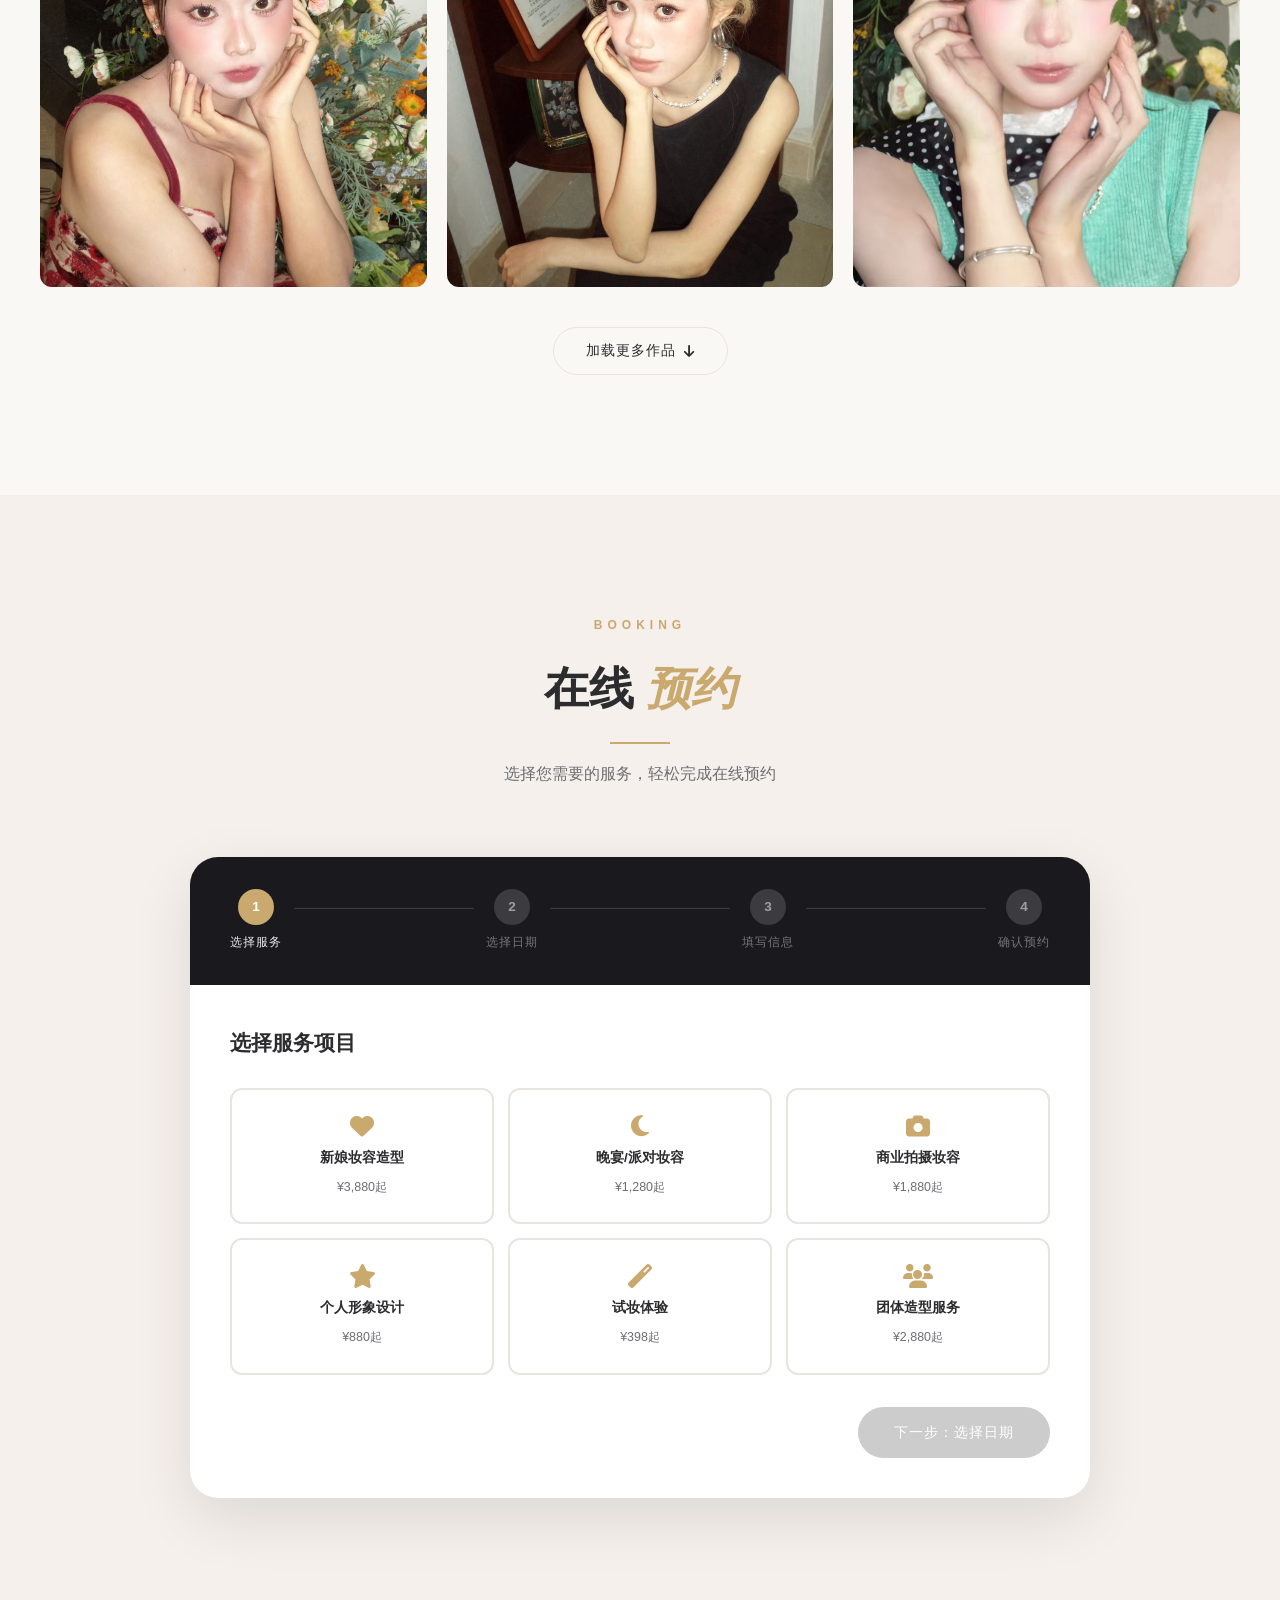
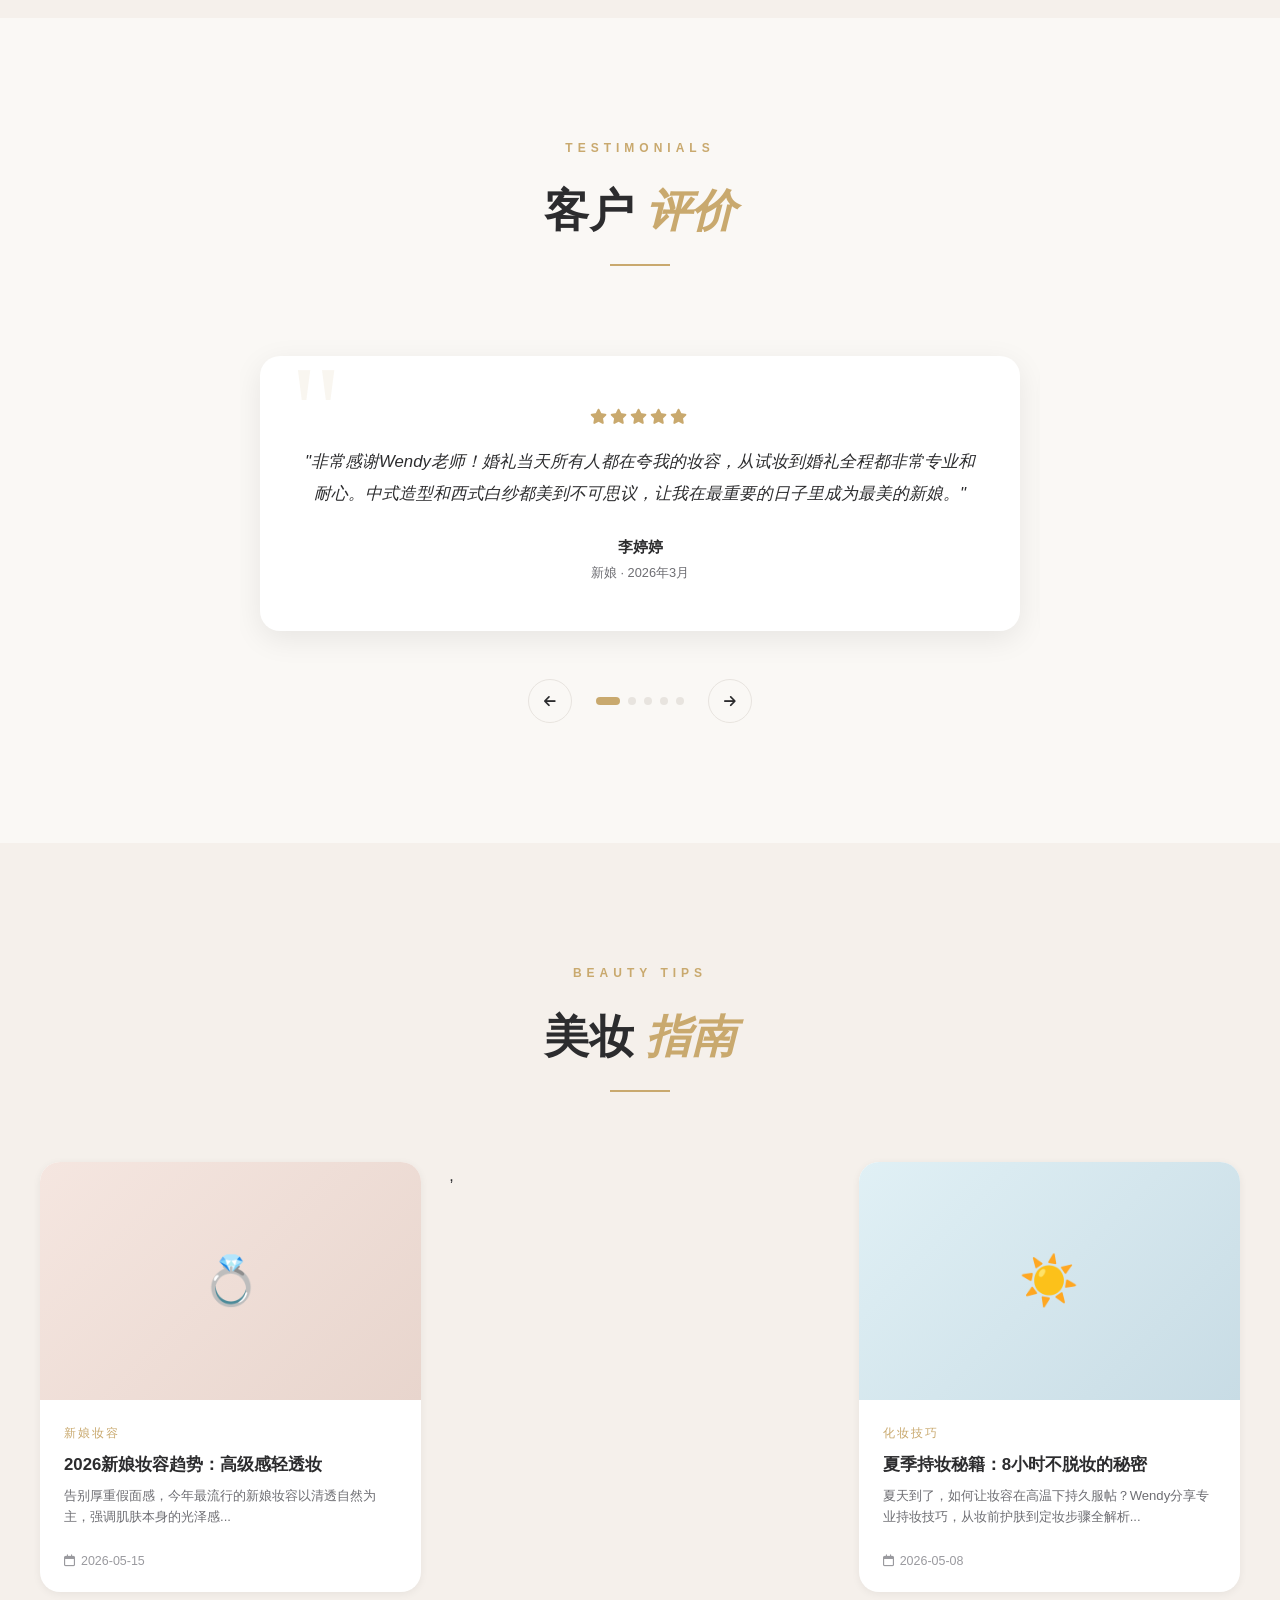
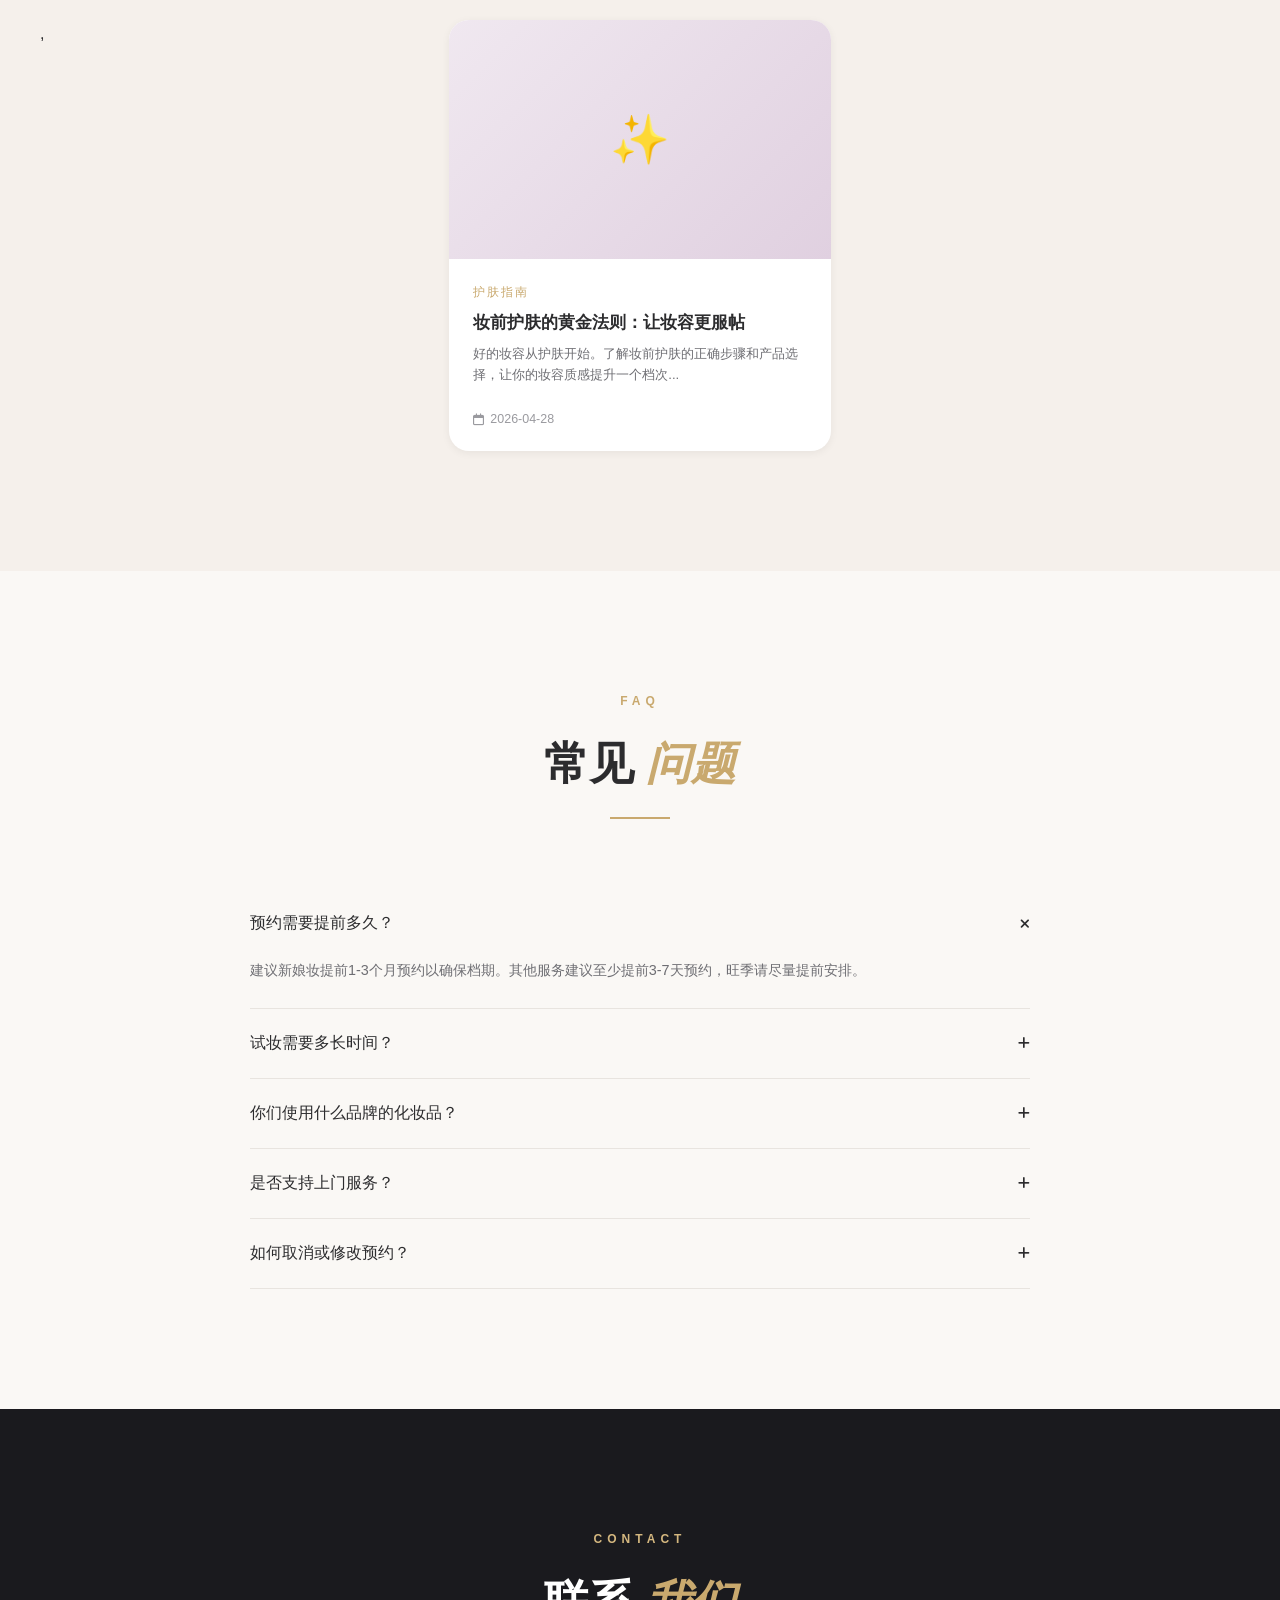
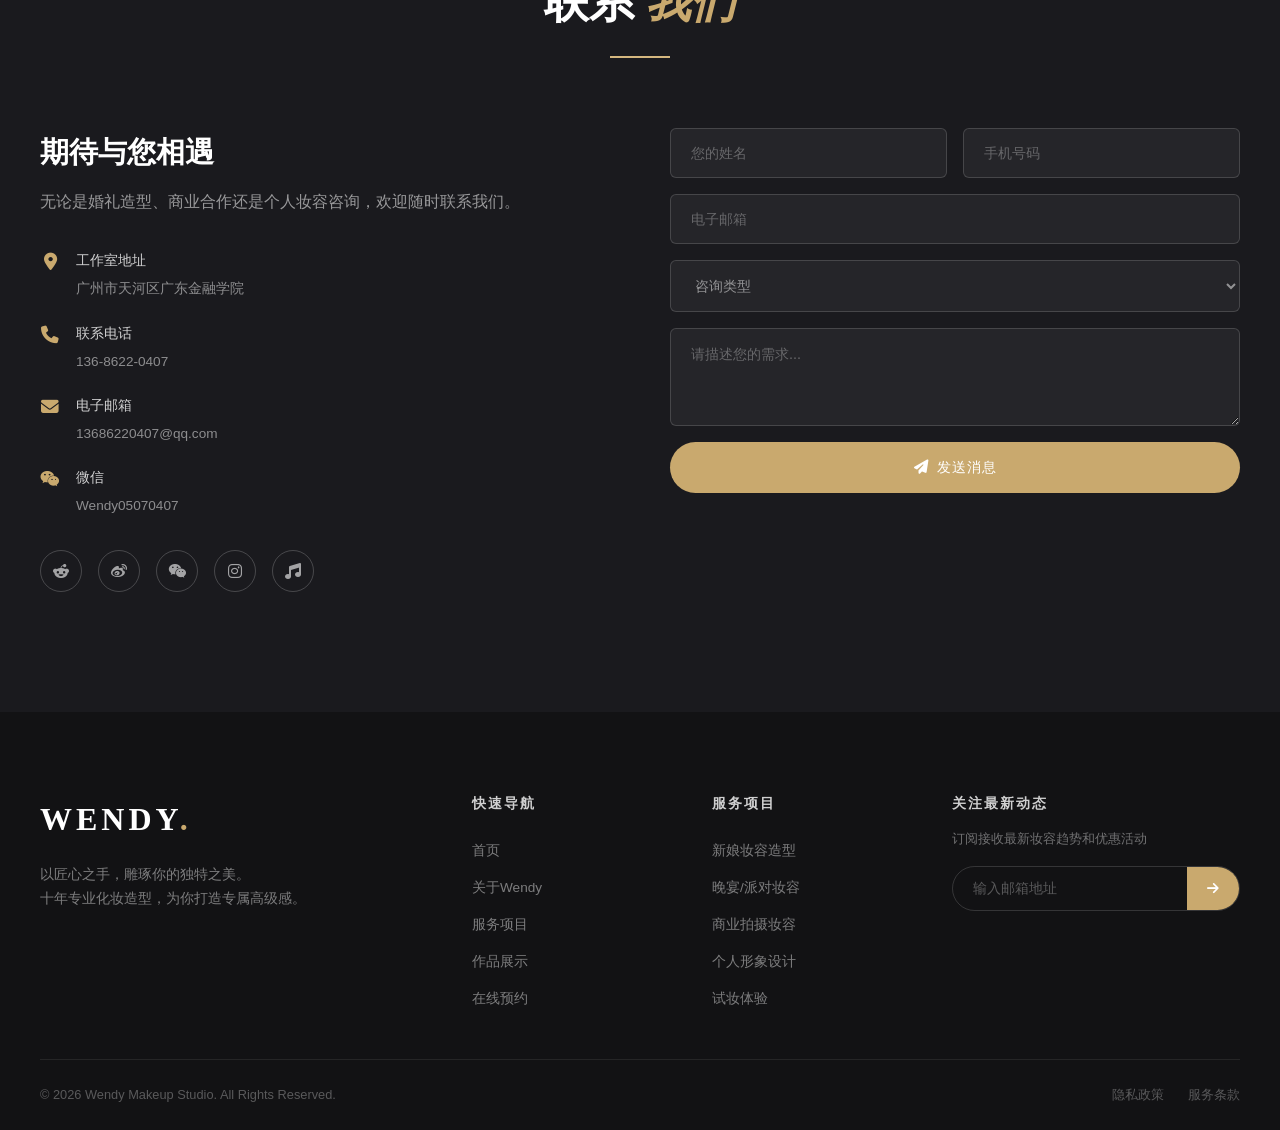
==== commit f6cf05bb: "Remove all blocked CDN deps: Google Fonts, Supabase SDK -> system fonts + raw fetch API" ====
--- a/index.html
+++ b/index.html
@@ -5,9 +5,6 @@
     <meta name="viewport" content="width=device-width, initial-scale=1.0">
     <meta name="description" content="Wendy Makeup Studio - 高端化妆造型服务，新娘妆、晚宴妆、商业拍摄妆、个人形象设计，预约您的专属美丽">
     <title>Wendy Makeup Studio | 温迪化妆造型工作室</title>
-    <link rel="preconnect" href="https://fonts.googleapis.com">
-    <link rel="preconnect" href="https://fonts.gstatic.com" crossorigin>
-    <link href="https://fonts.googleapis.com/css2?family=Playfair+Display:ital,wght@0,400;0,500;0,600;0,700;1,400;1,500&family=Noto+Sans+SC:wght@300;400;500;700&family=Cormorant+Garamond:ital,wght@0,300;0,400;0,500;0,600;1,300;1,400&display=swap" rel="stylesheet" media="print" onload="this.media='all'; this.onload=null;">
     <link rel="stylesheet" href="css/style.css">
     <link rel="stylesheet" href="https://cdnjs.cloudflare.com/ajax/libs/font-awesome/6.5.1/css/all.min.css">
 </head>
@@ -727,7 +724,6 @@
     <!-- Toast Container -->
     <div class="toast-container" id="toastContainer"></div>
 
-    <script src="https://cdn.jsdelivr.net/npm/@supabase/supabase-js@2"></script>
     <script src="js/main.js"></script>
 </body>
 </html>
--- a/css/style.css
+++ b/css/style.css
@@ -21,9 +21,9 @@
     --color-success: #7cb89e;
     --color-error: #c97b7b;
 
-    --font-display: 'Playfair Display', 'Noto Sans SC', serif;
-    --font-body: 'Noto Sans SC', -apple-system, sans-serif;
-    --font-accent: 'Cormorant Garamond', serif;
+    --font-display: 'Georgia', 'Times New Roman', serif;
+    --font-body: 'PingFang SC', 'Microsoft YaHei', 'Hiragino Sans GB', -apple-system, sans-serif;
+    --font-accent: 'Georgia', 'Times New Roman', serif;
 
     --shadow-sm: 0 2px 8px rgba(0,0,0,0.06);
     --shadow-md: 0 8px 30px rgba(0,0,0,0.08);
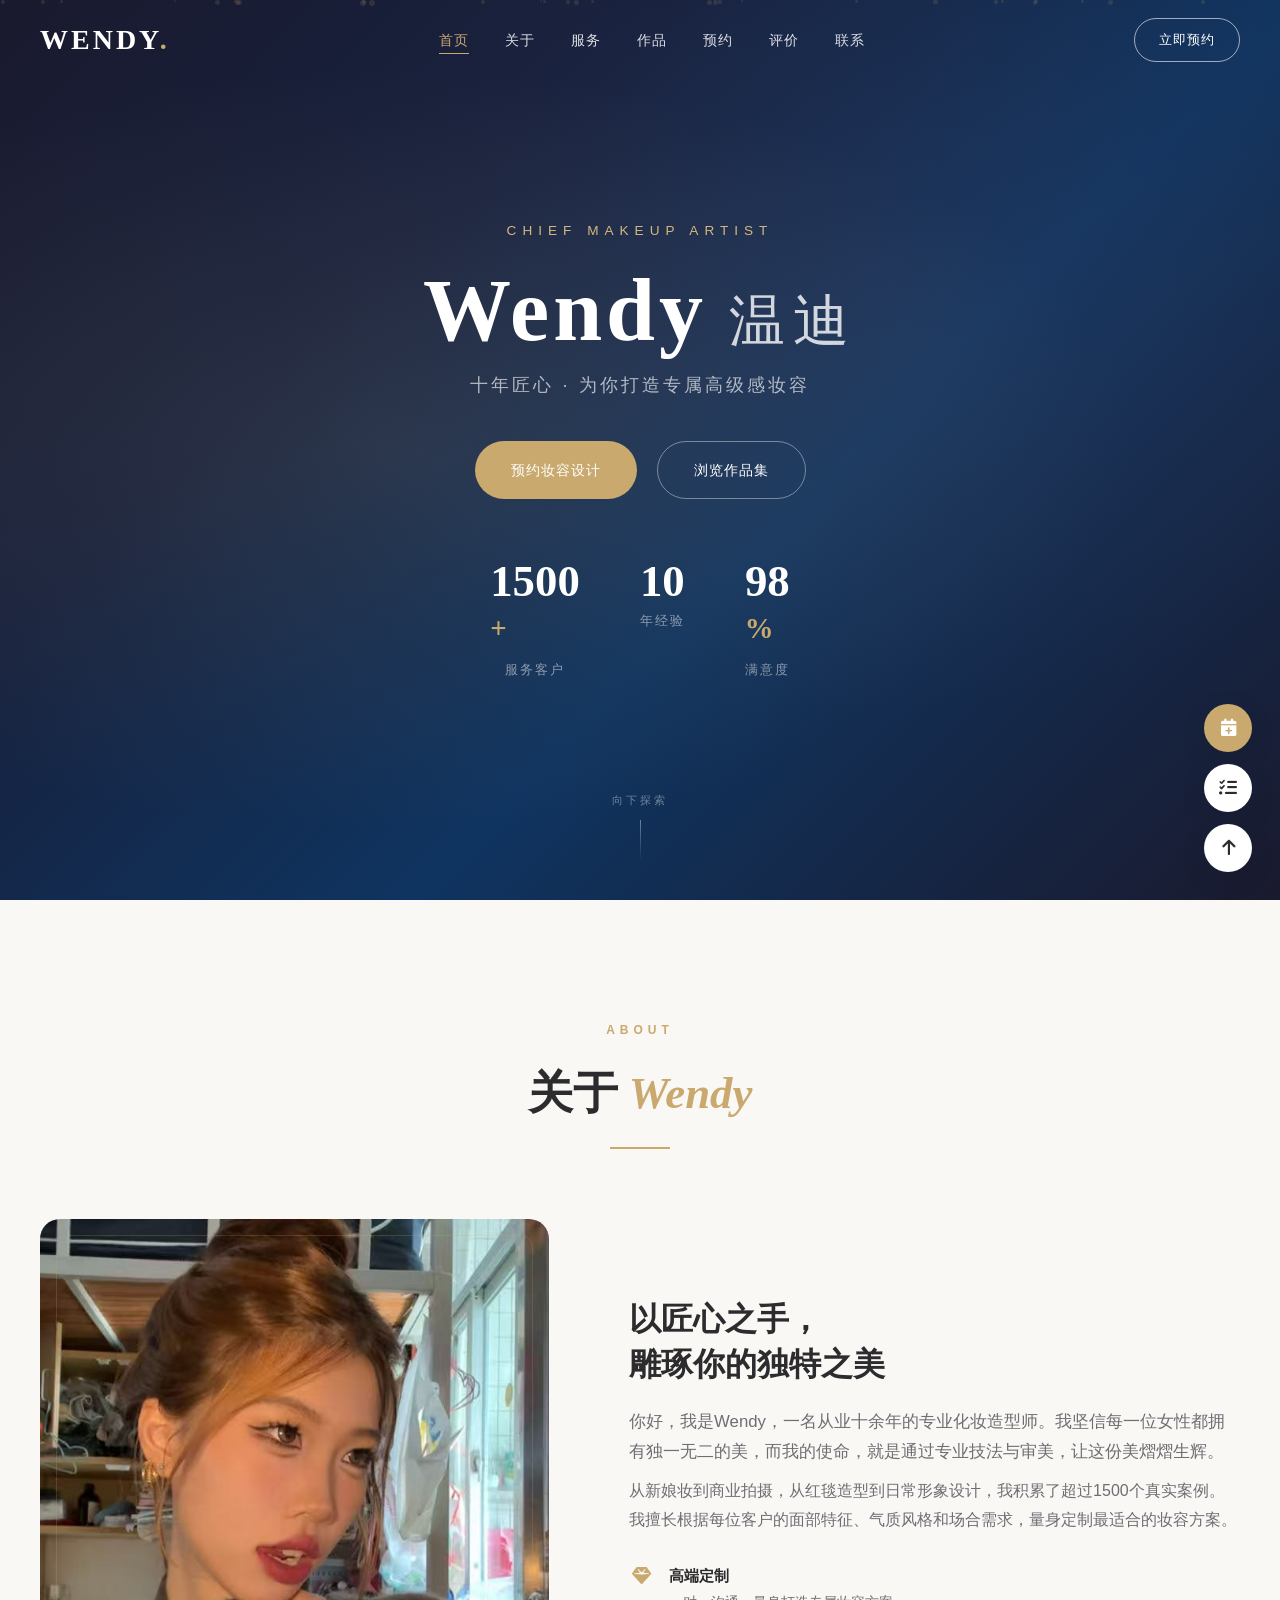
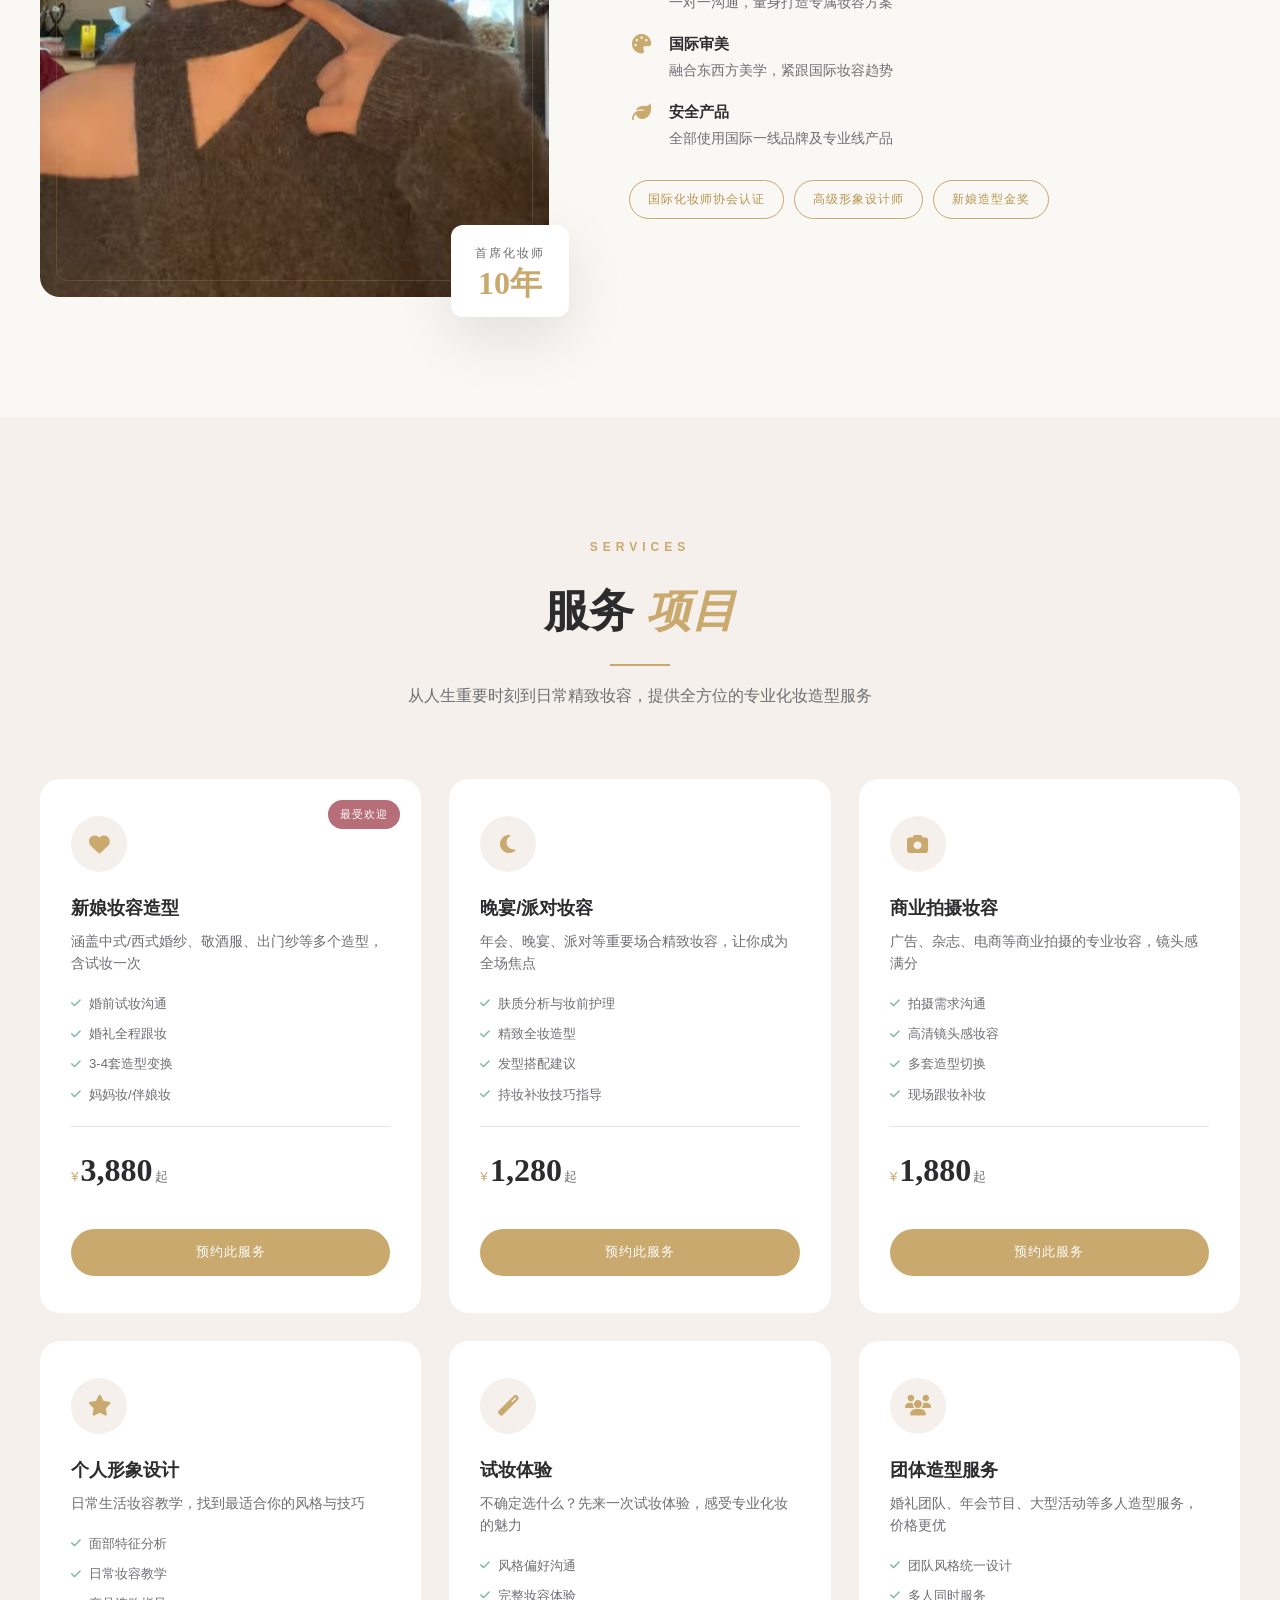
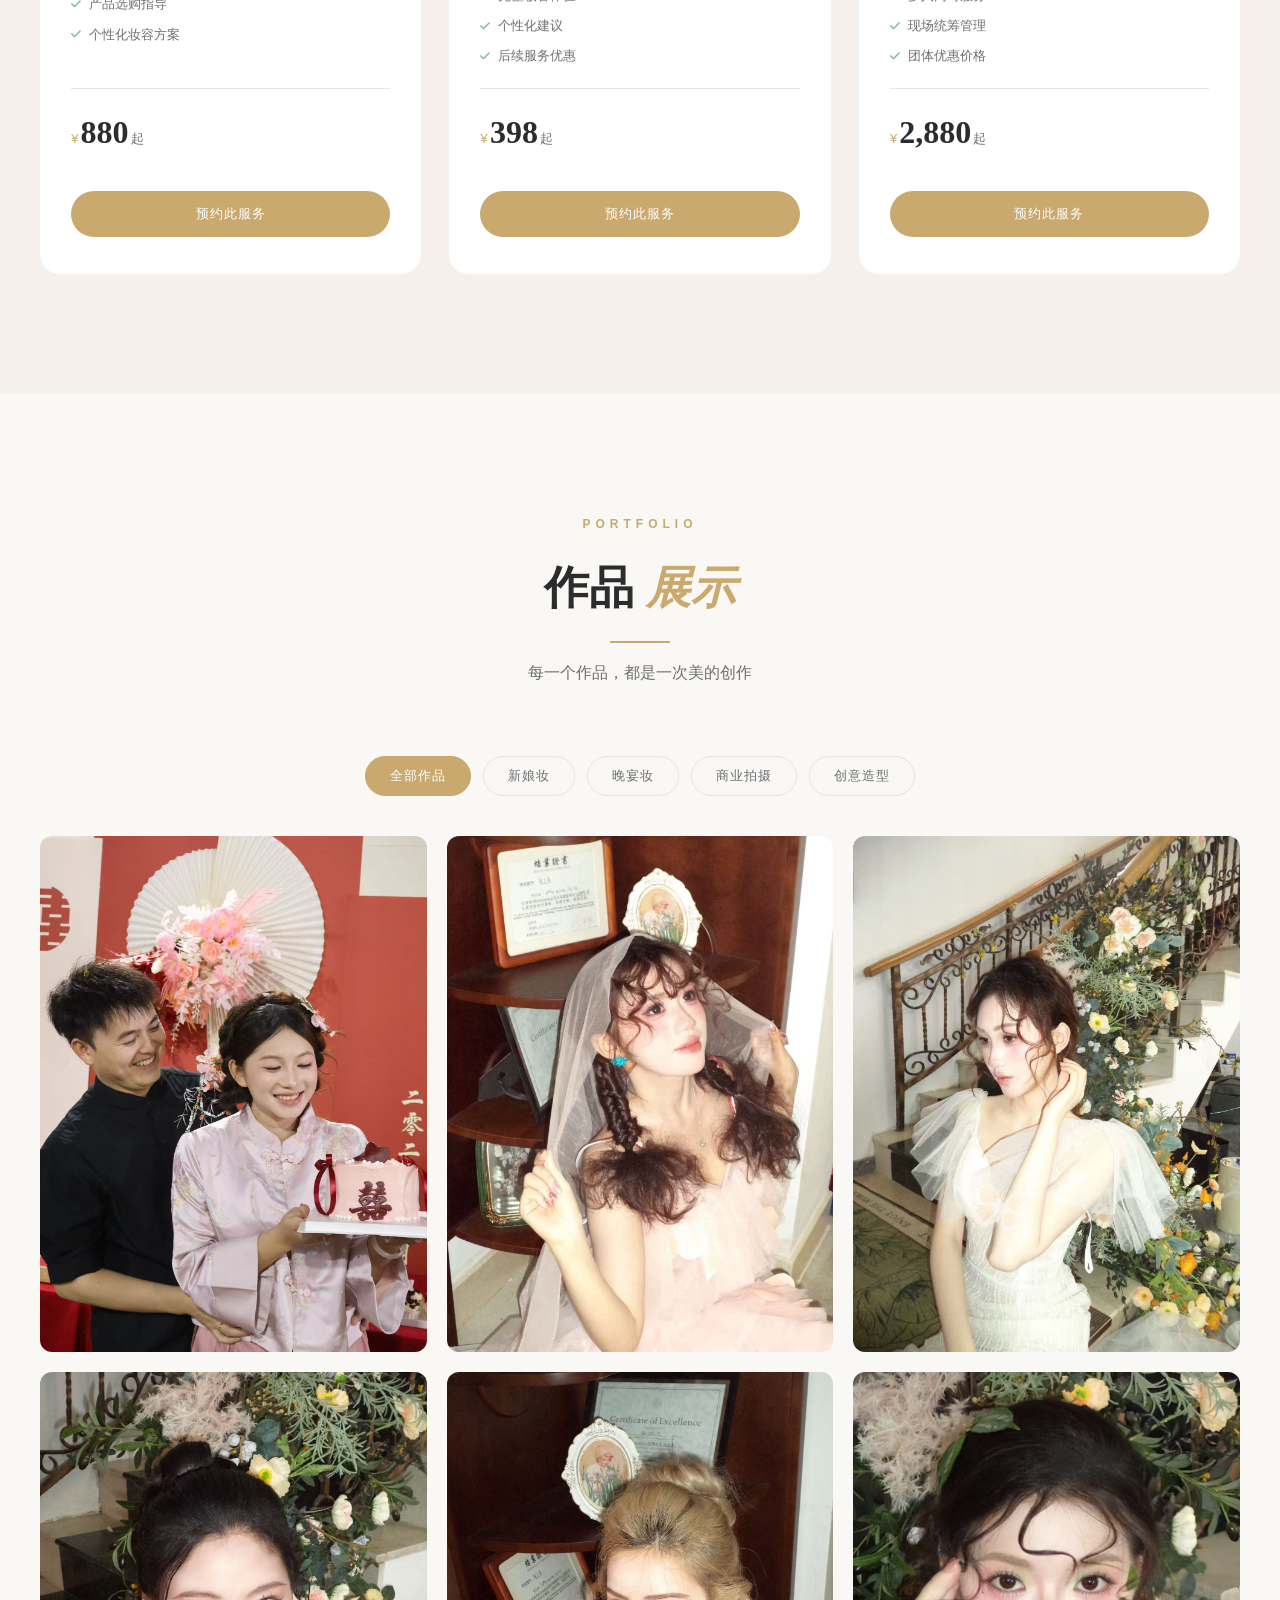
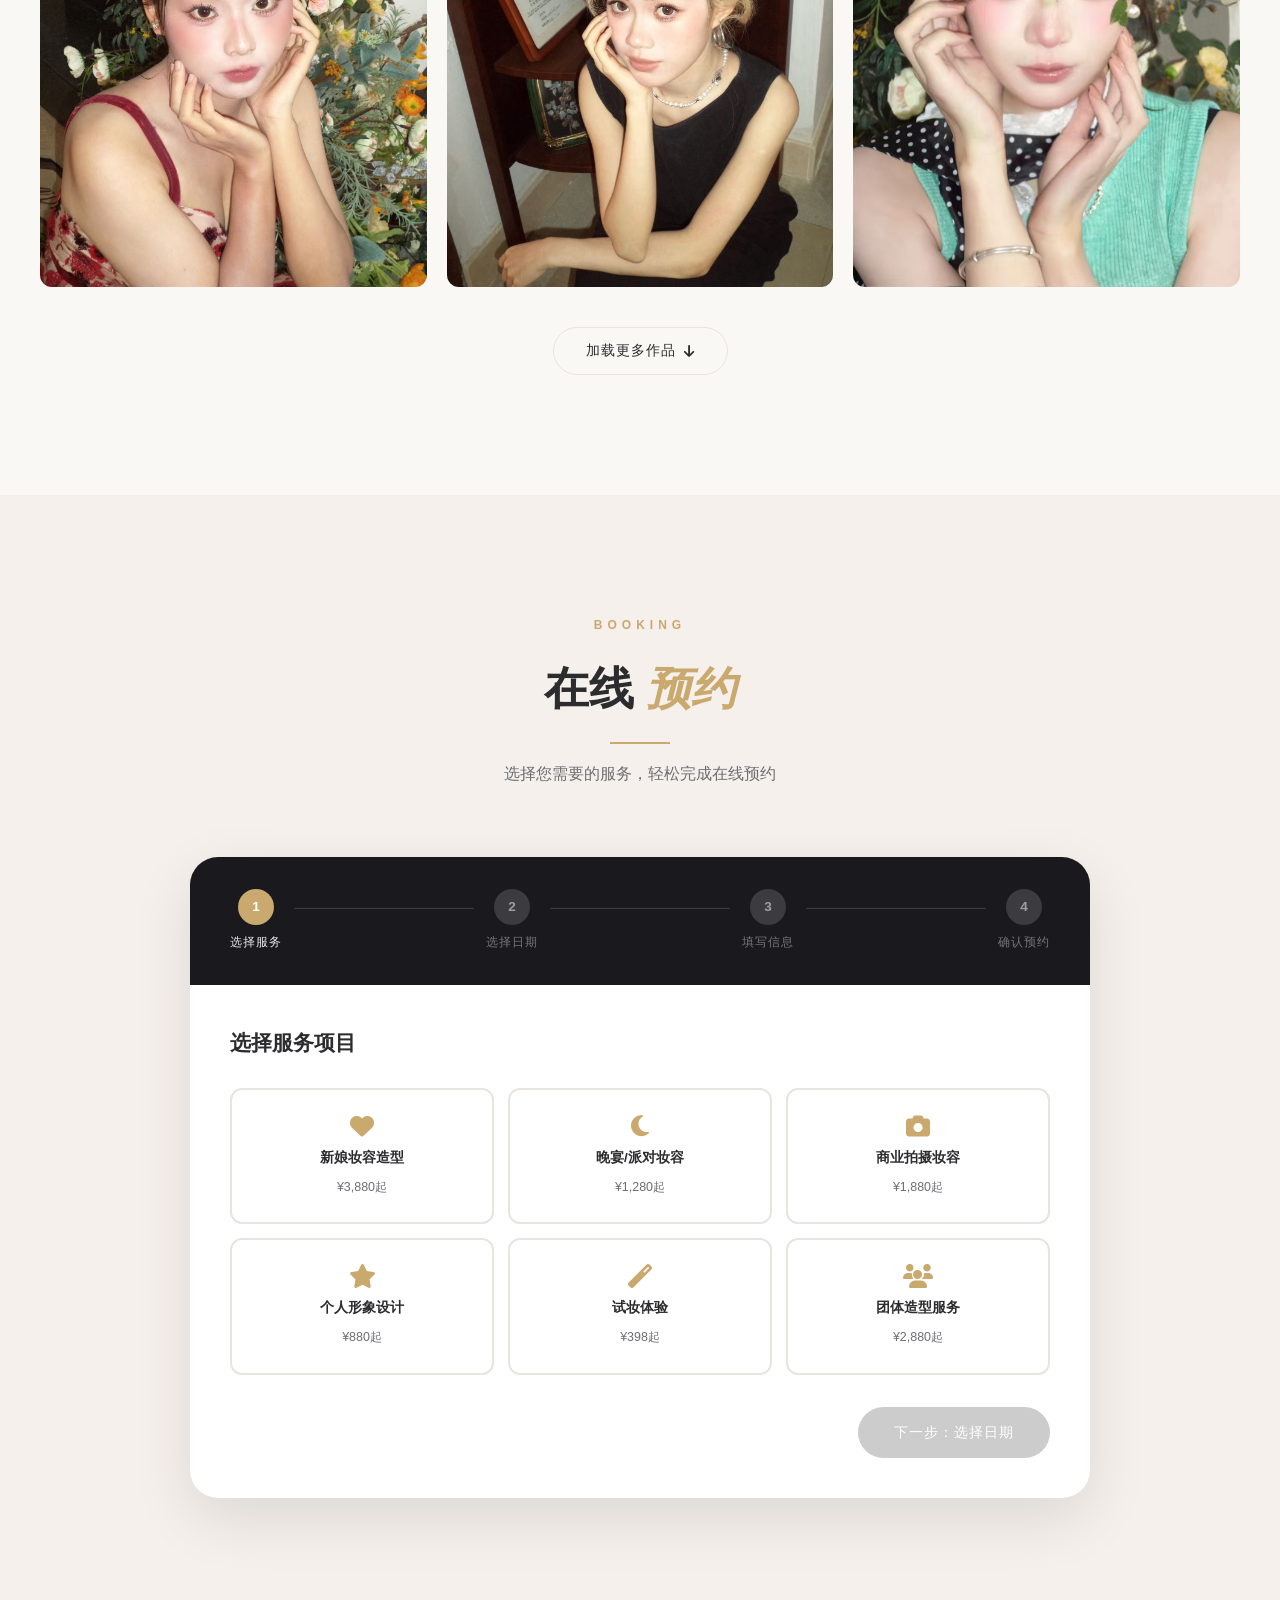
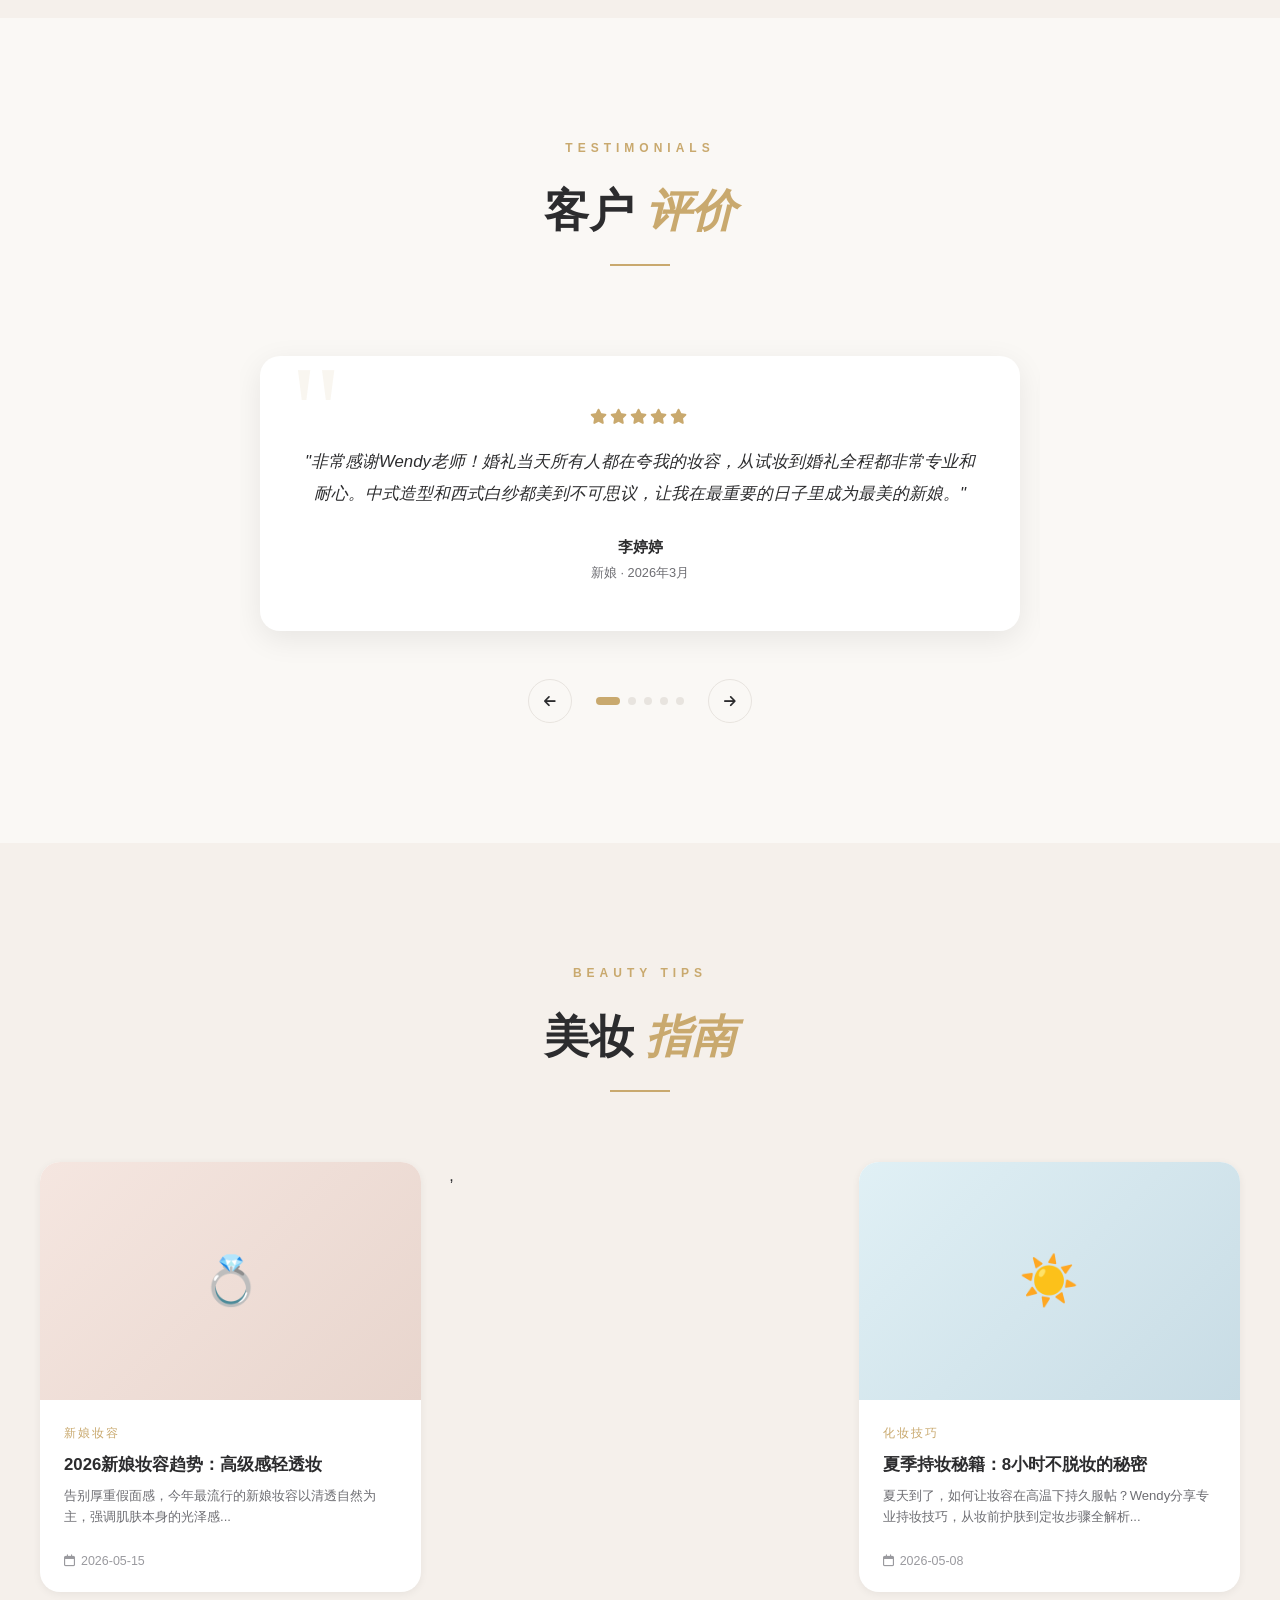
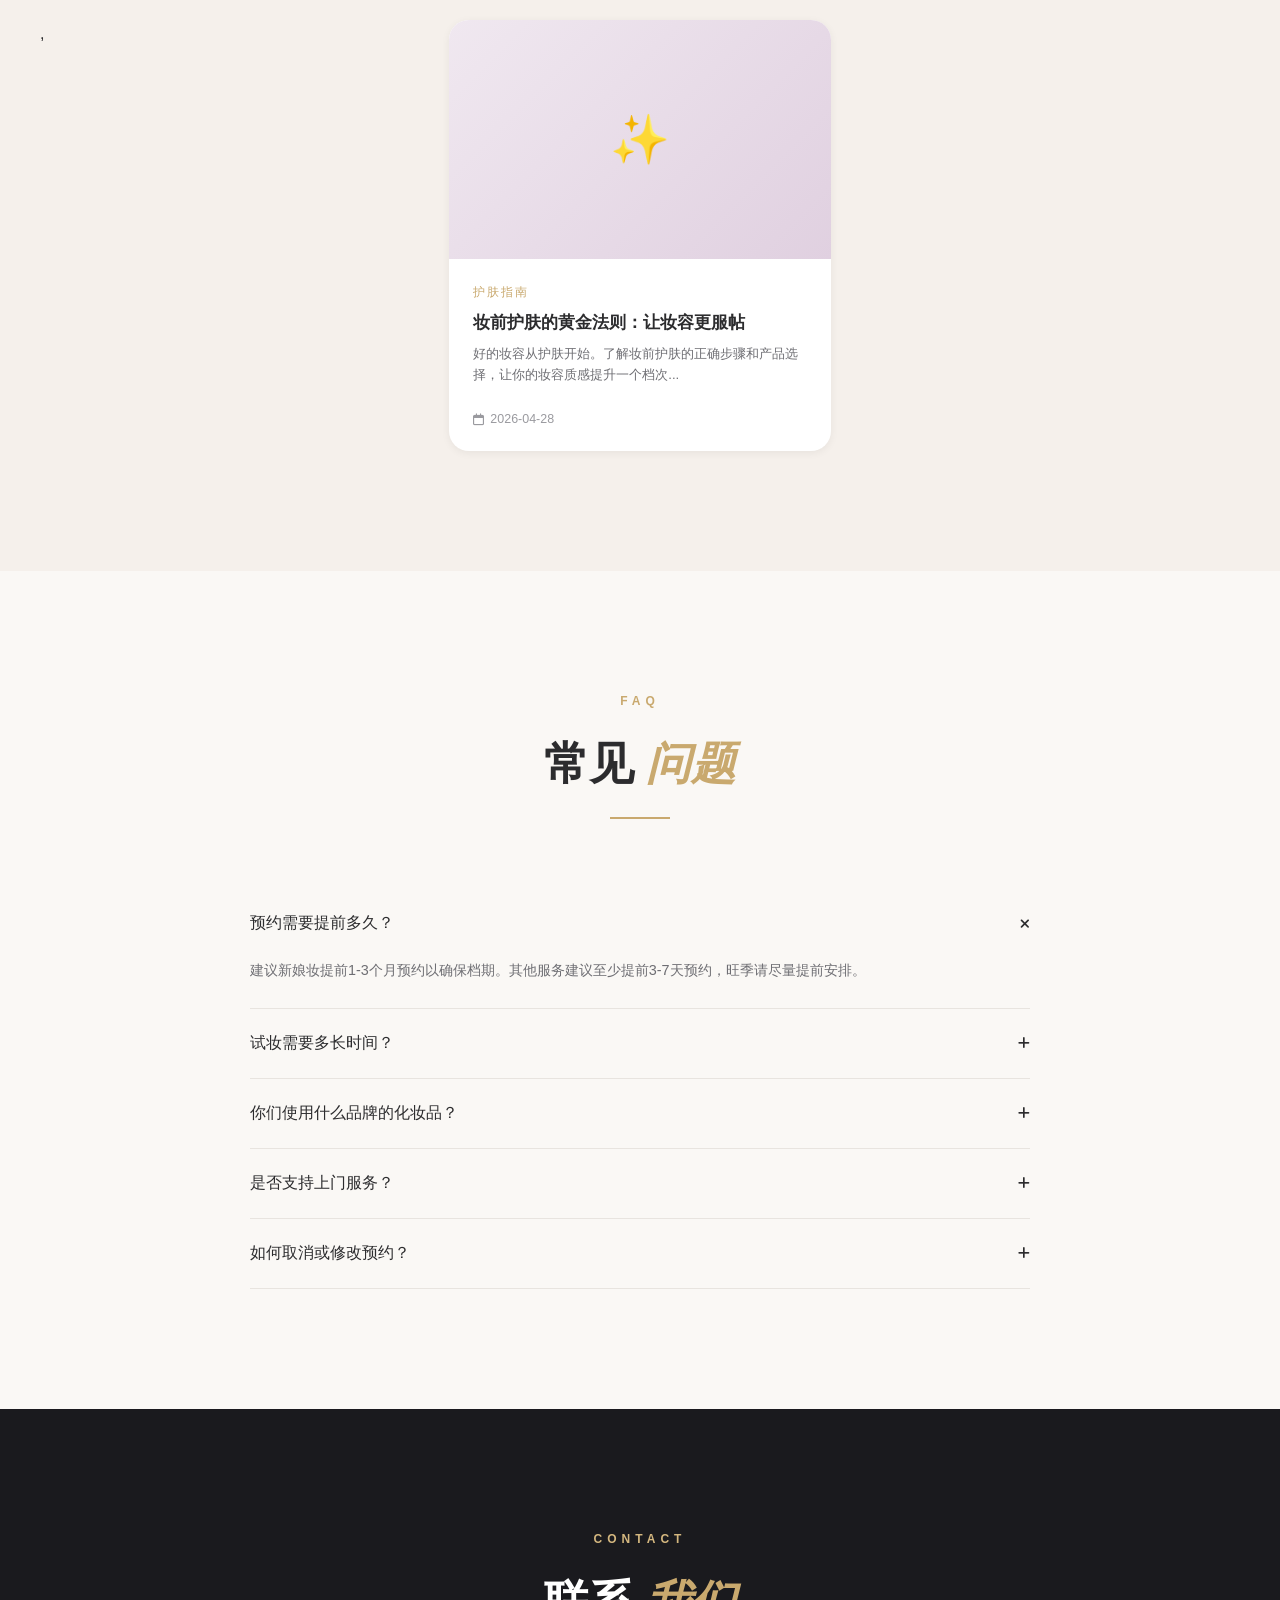
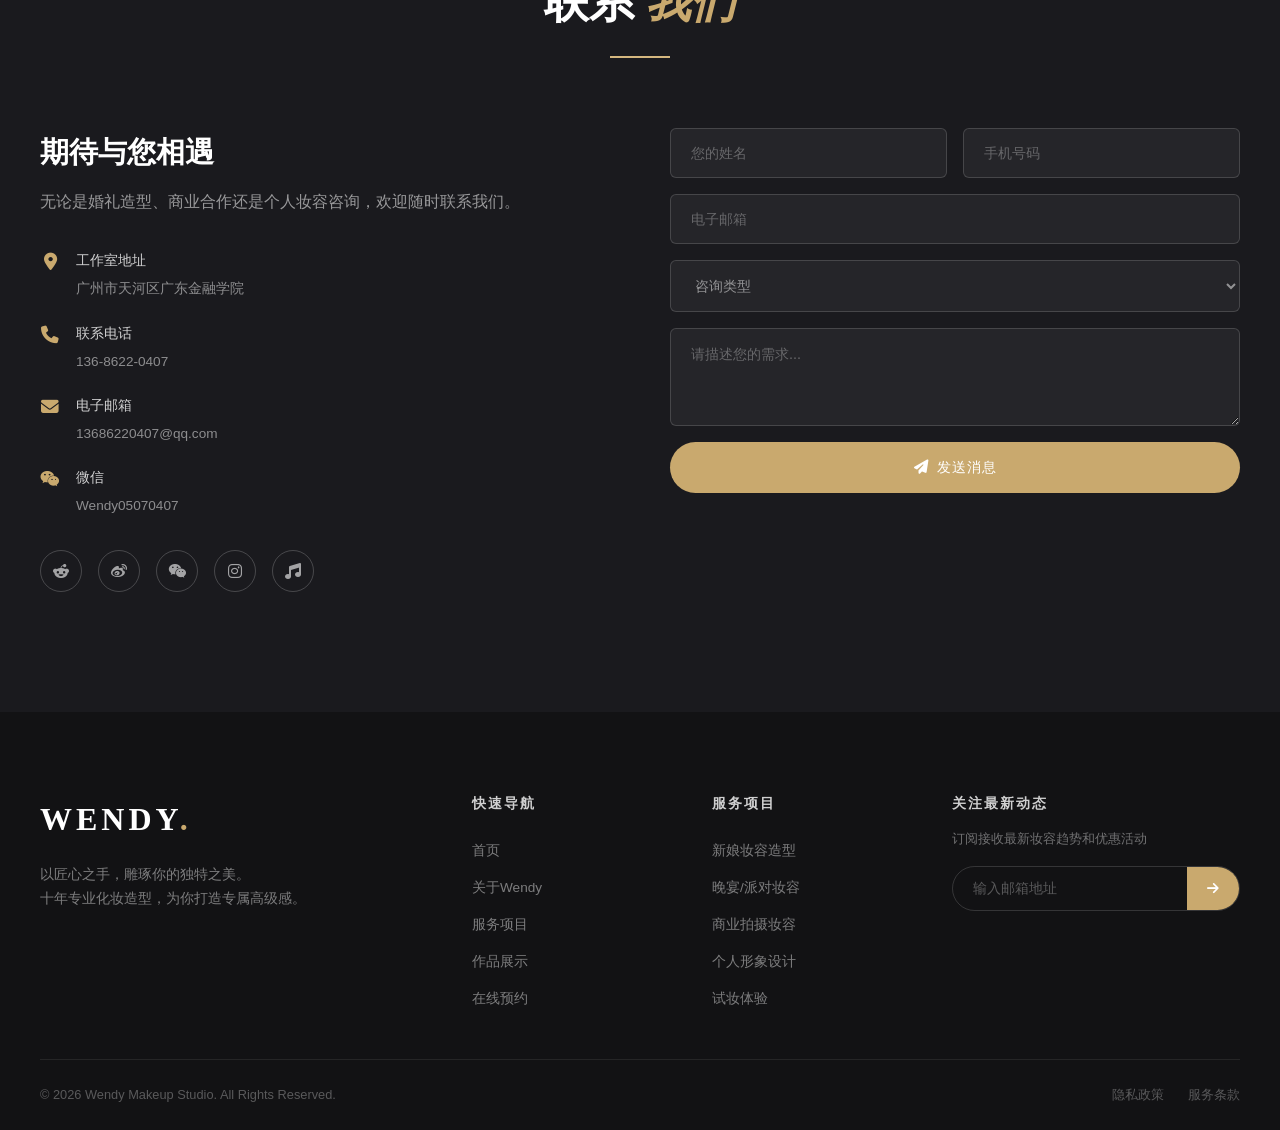
==== commit cfded04d: "Move Font Awesome to async JS loader - no head-blocking external resources" ====
--- a/index.html
+++ b/index.html
@@ -6,7 +6,6 @@
     <meta name="description" content="Wendy Makeup Studio - 高端化妆造型服务，新娘妆、晚宴妆、商业拍摄妆、个人形象设计，预约您的专属美丽">
     <title>Wendy Makeup Studio | 温迪化妆造型工作室</title>
     <link rel="stylesheet" href="css/style.css">
-    <link rel="stylesheet" href="https://cdnjs.cloudflare.com/ajax/libs/font-awesome/6.5.1/css/all.min.css">
 </head>
 <body>
     <!-- Preloader -->
@@ -724,6 +723,10 @@
     <!-- Toast Container -->
     <div class="toast-container" id="toastContainer"></div>
 
+    <script>
+    // 异步加载 Font Awesome（不阻塞页面）
+    (function(){var l=document.createElement('link');l.rel='stylesheet';l.href='https://cdnjs.cloudflare.com/ajax/libs/font-awesome/6.5.1/css/all.min.css';document.head.appendChild(l);})();
+    </script>
     <script src="js/main.js"></script>
 </body>
 </html>
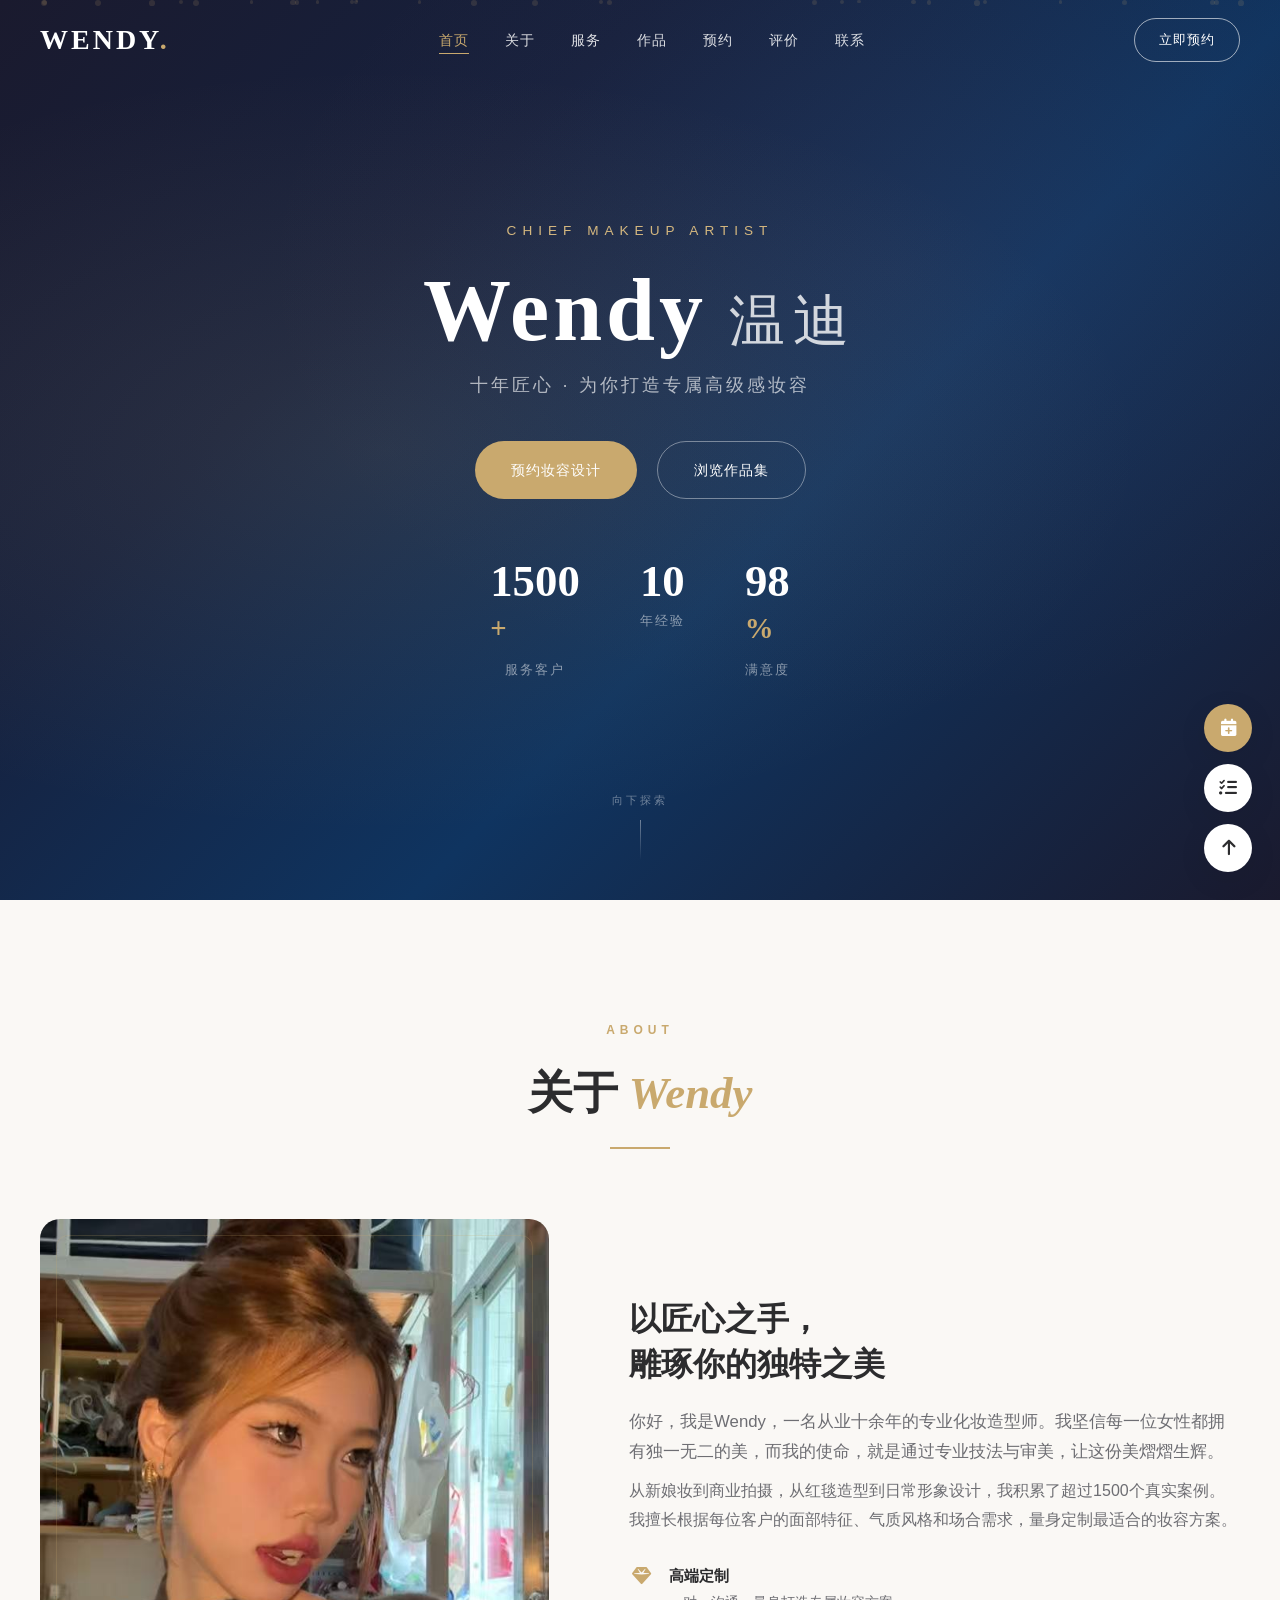
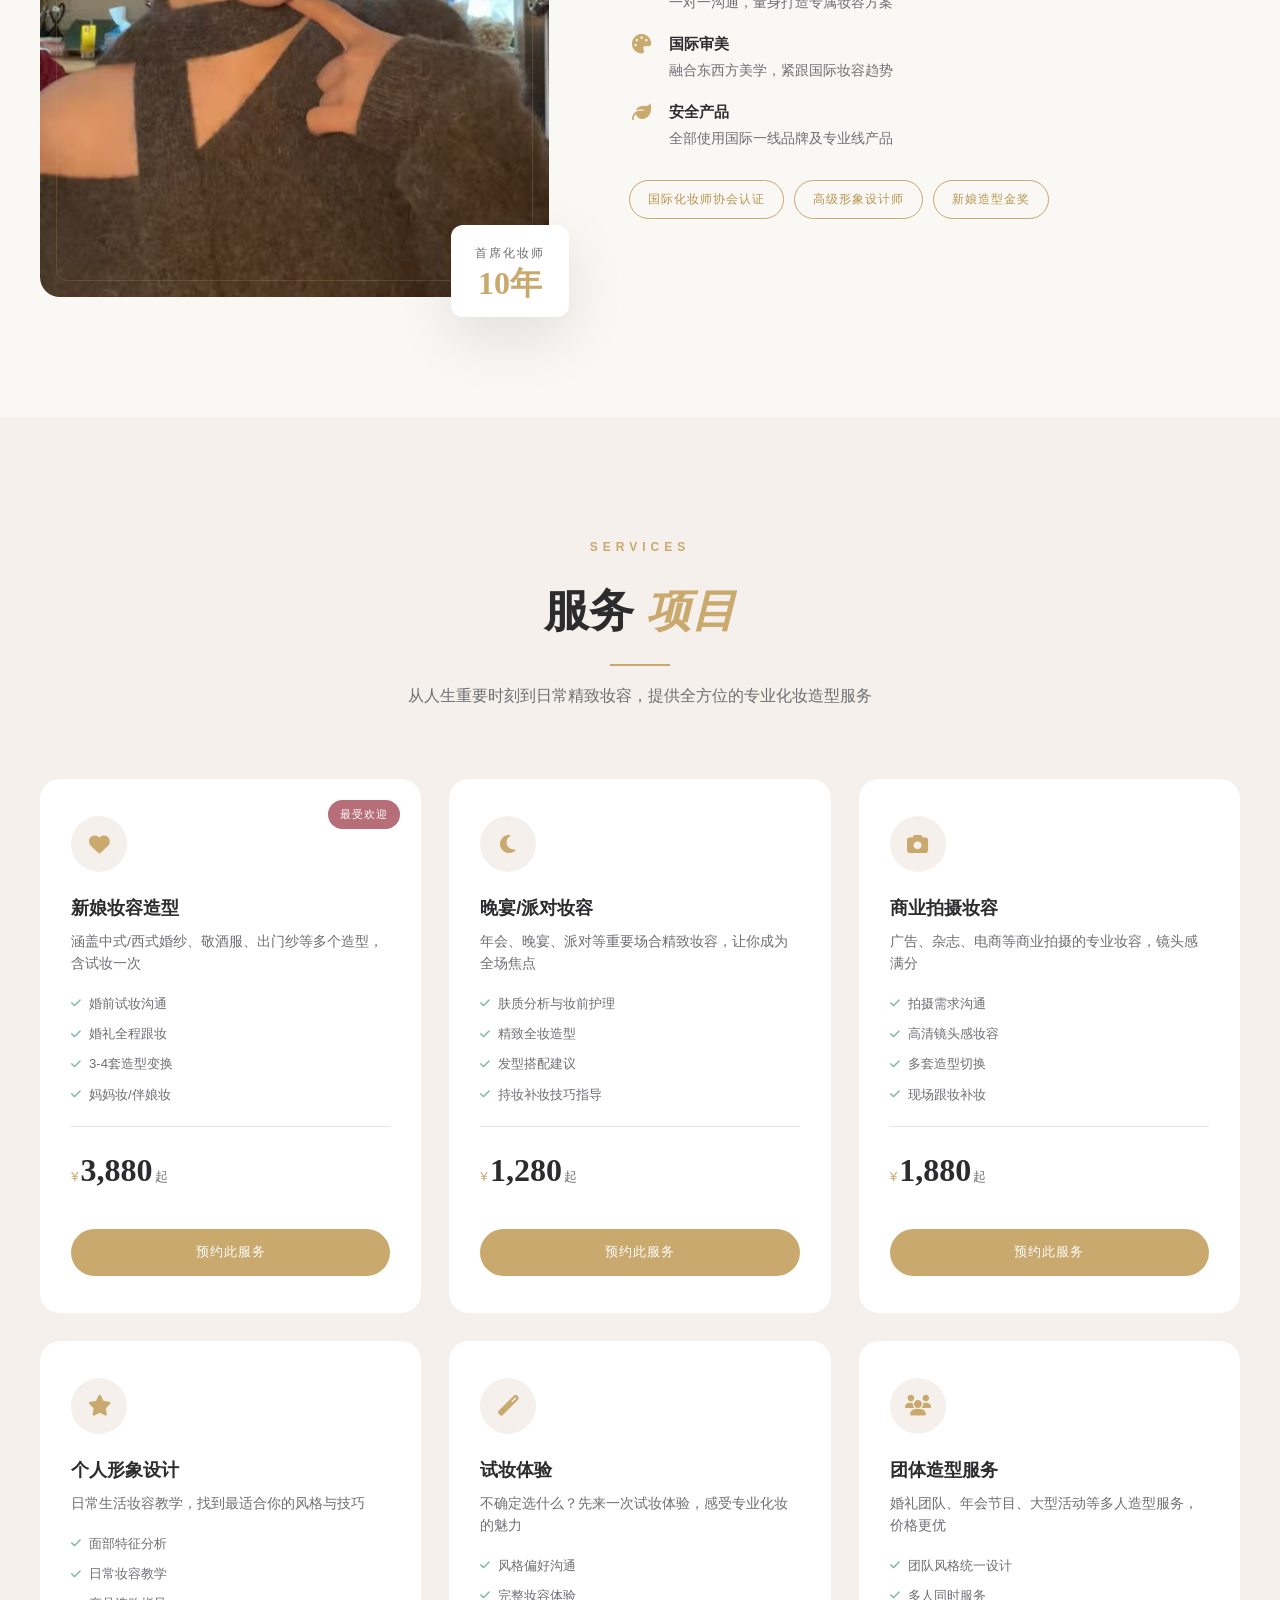
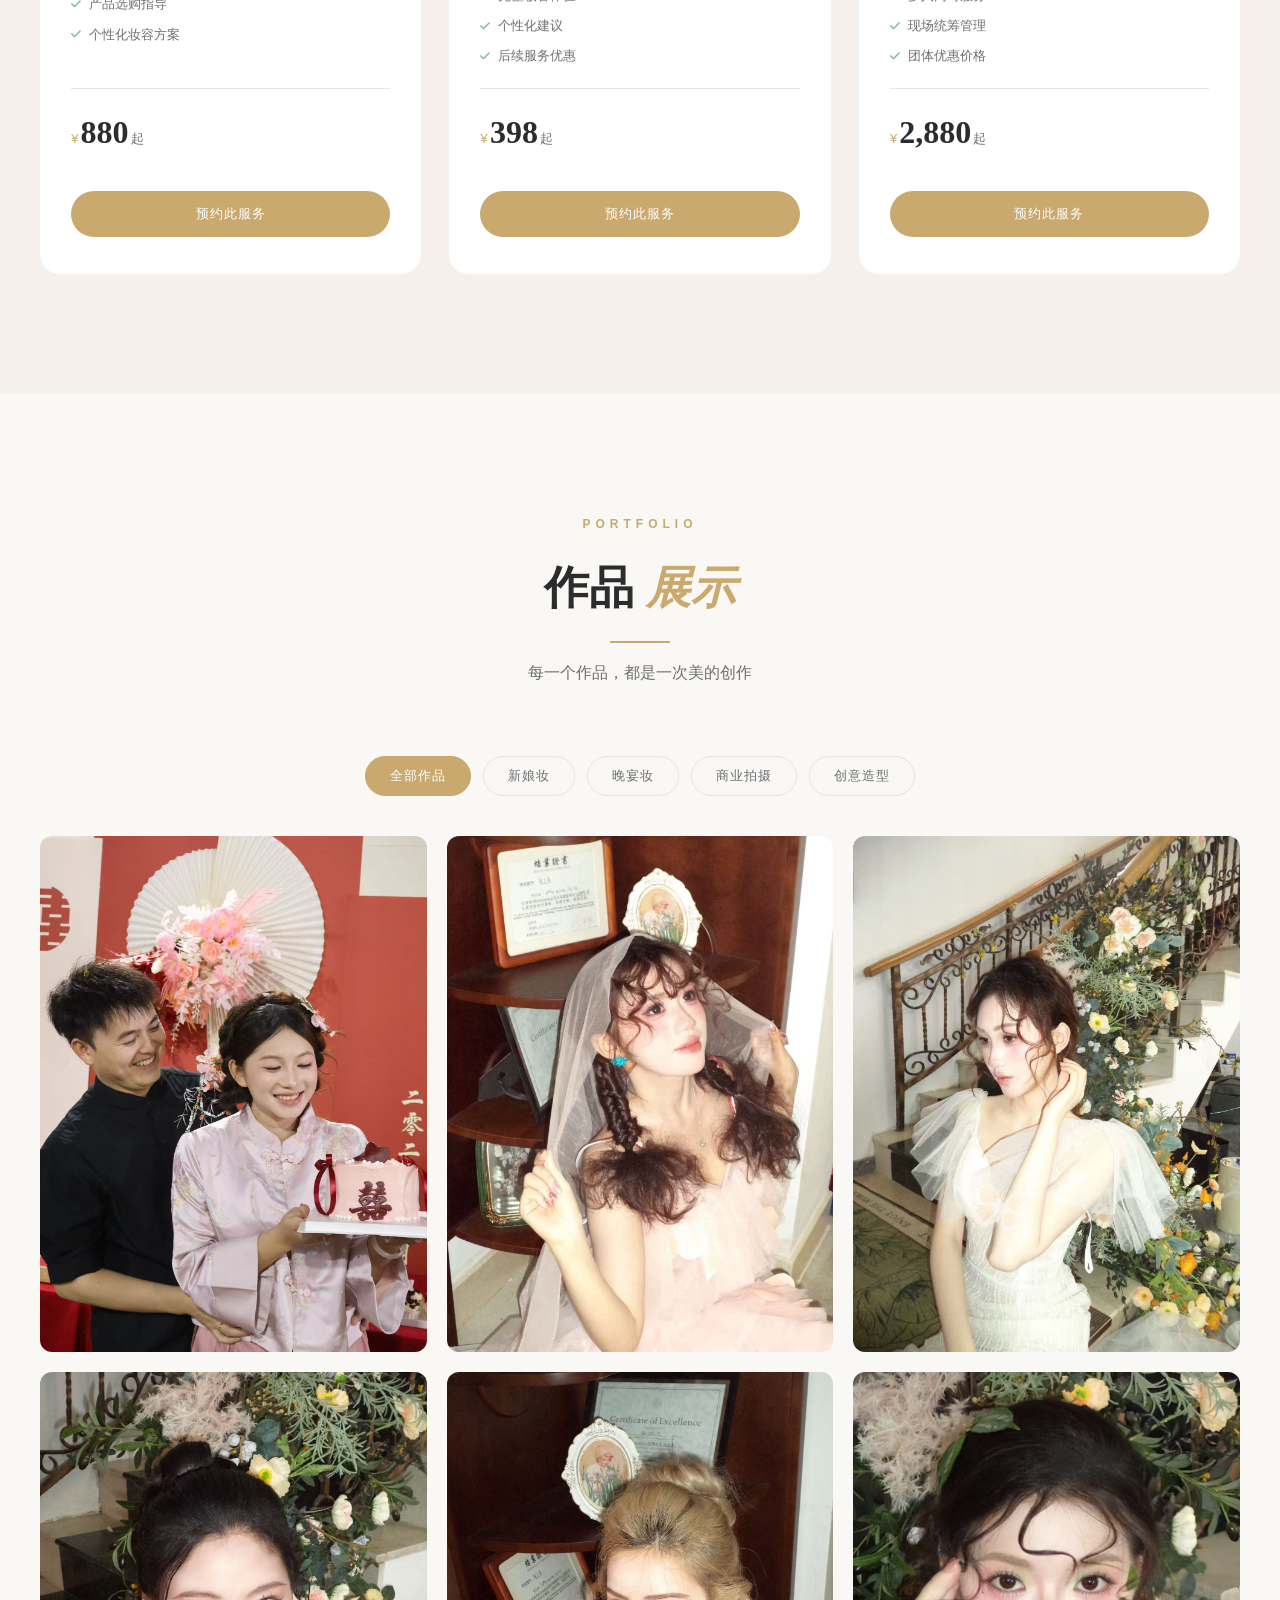
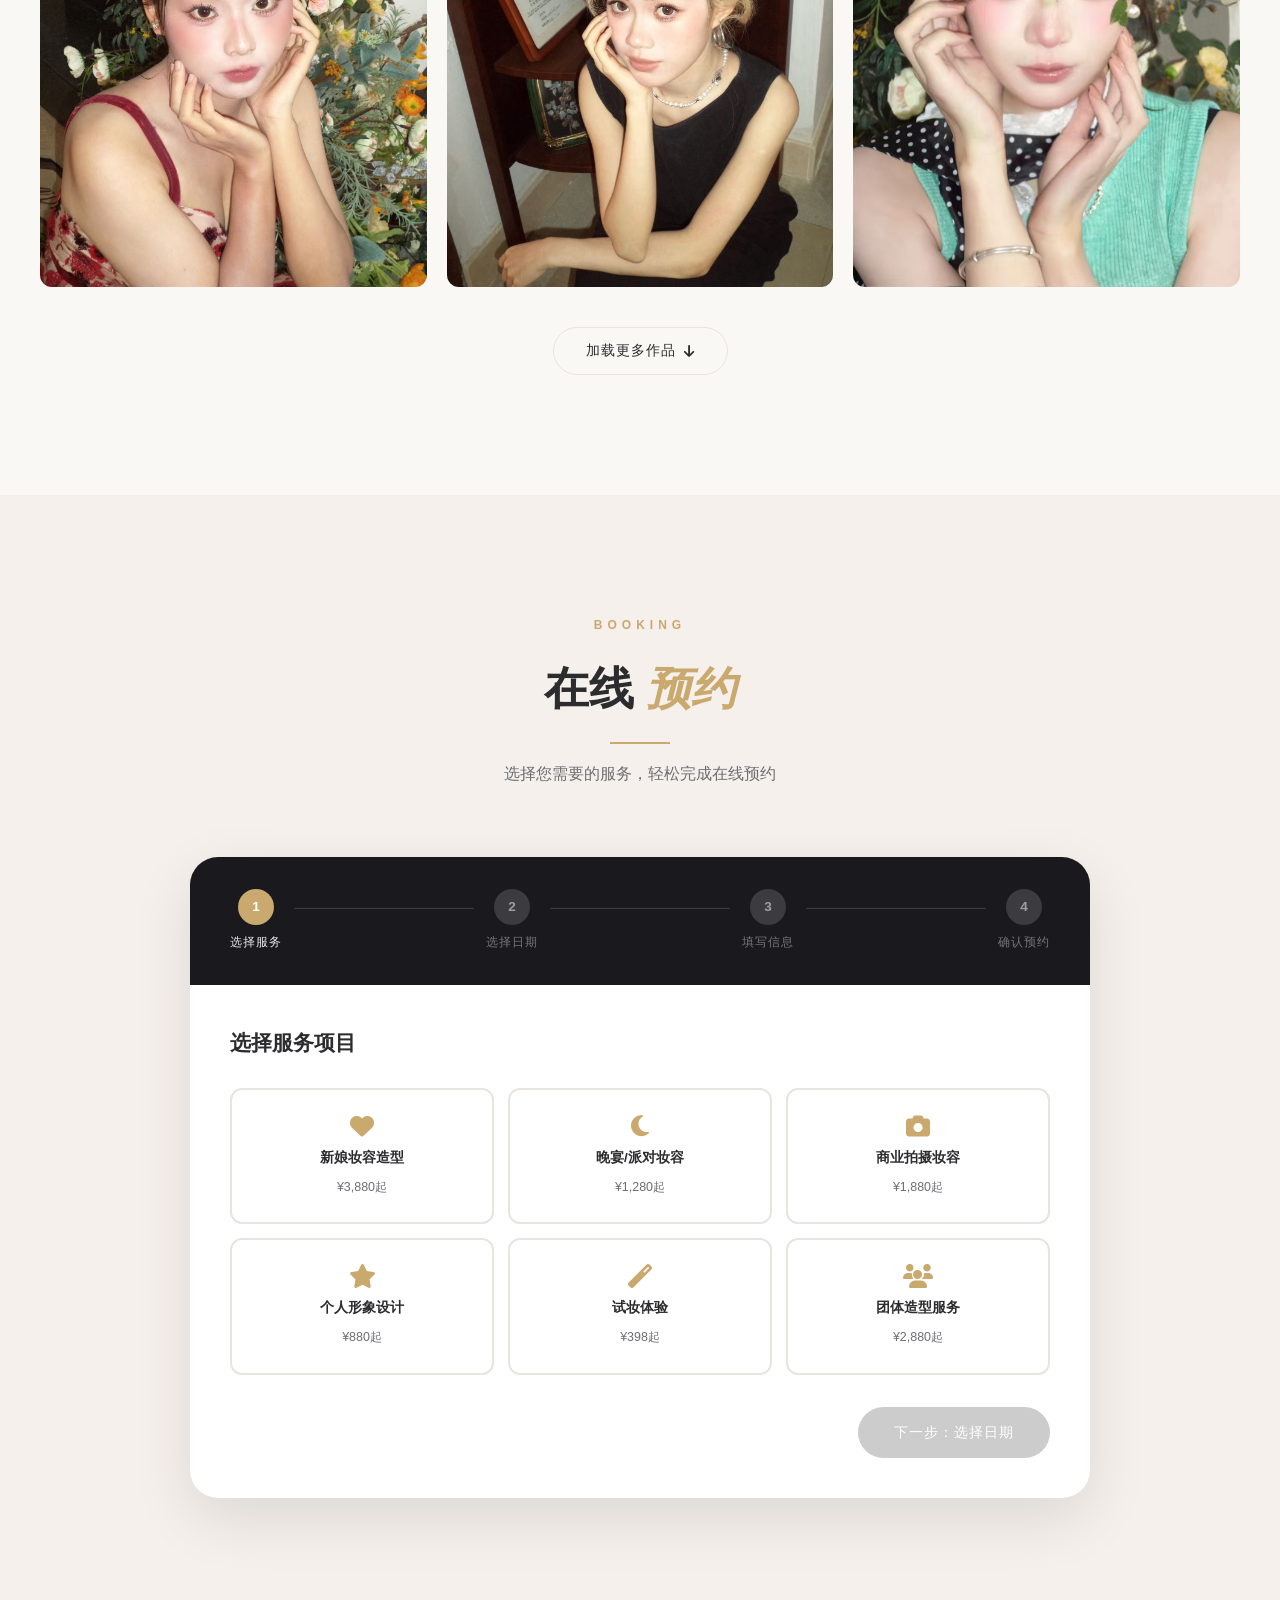
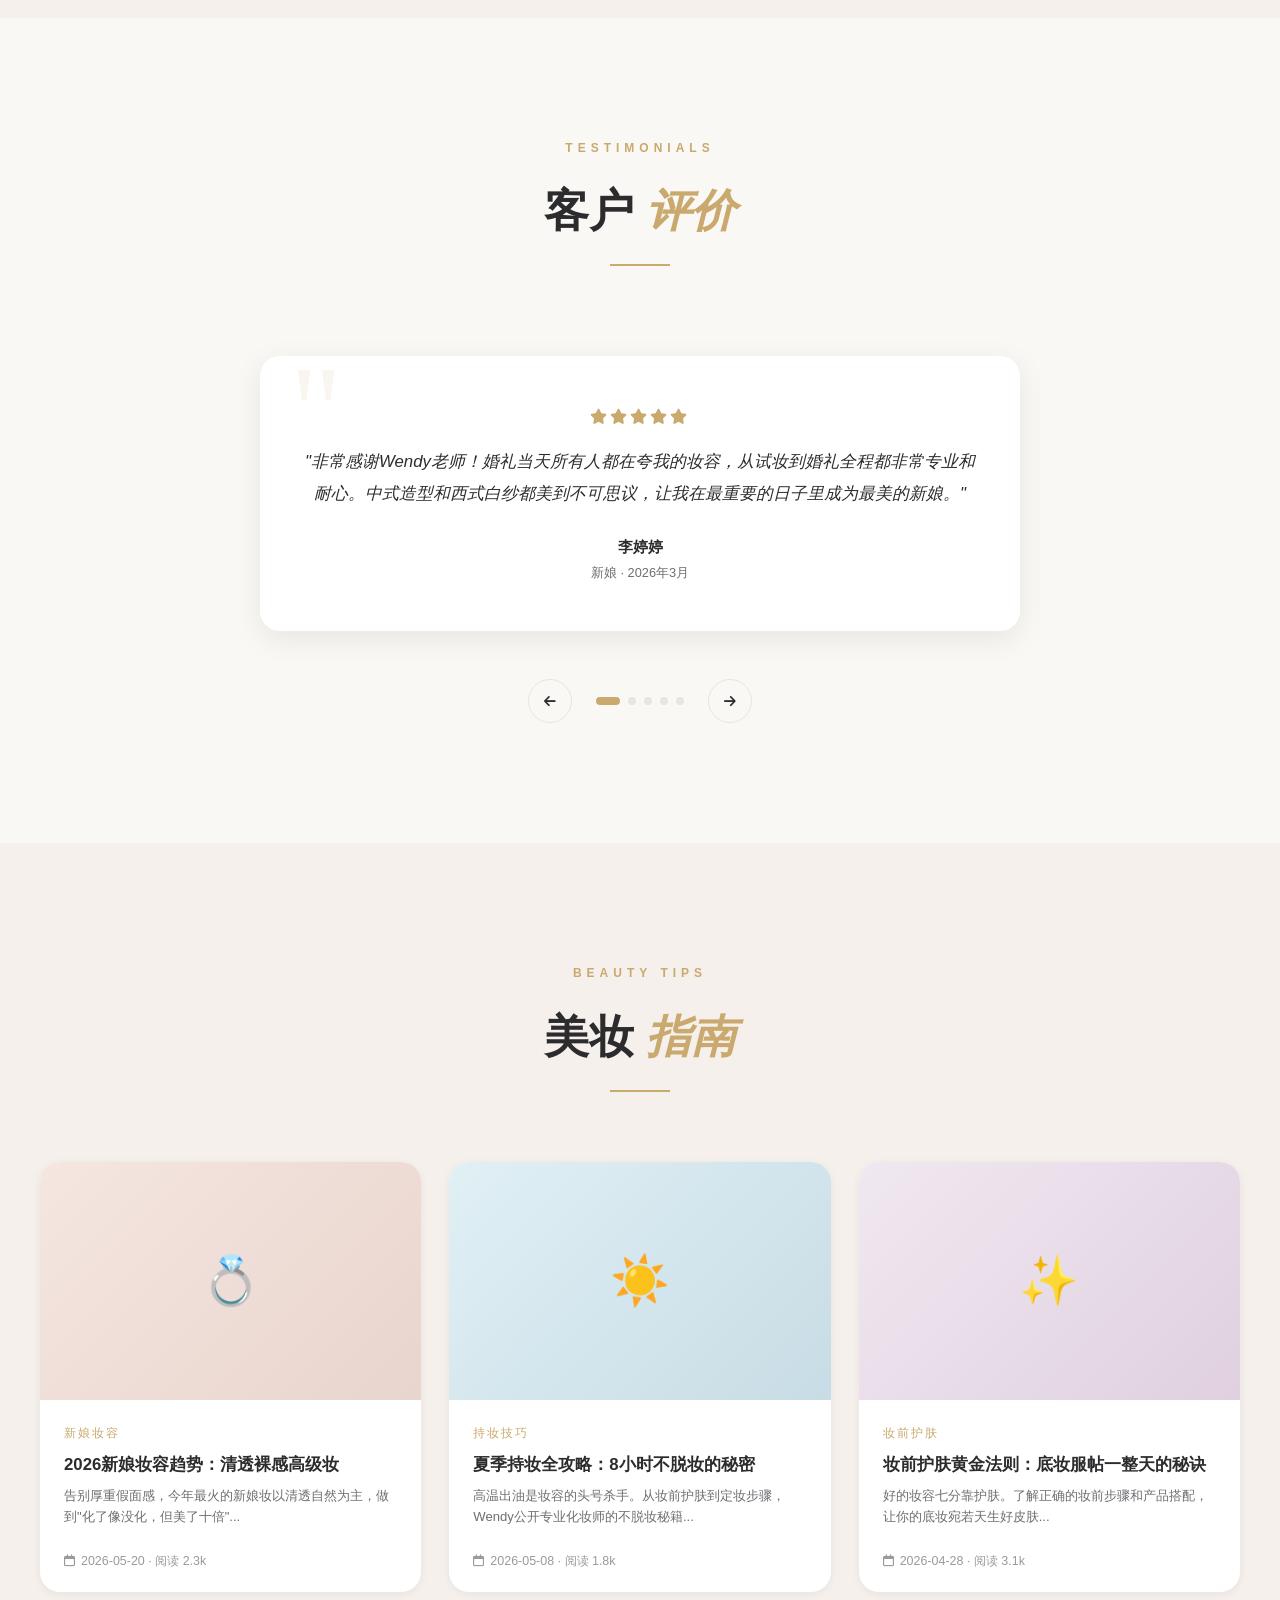
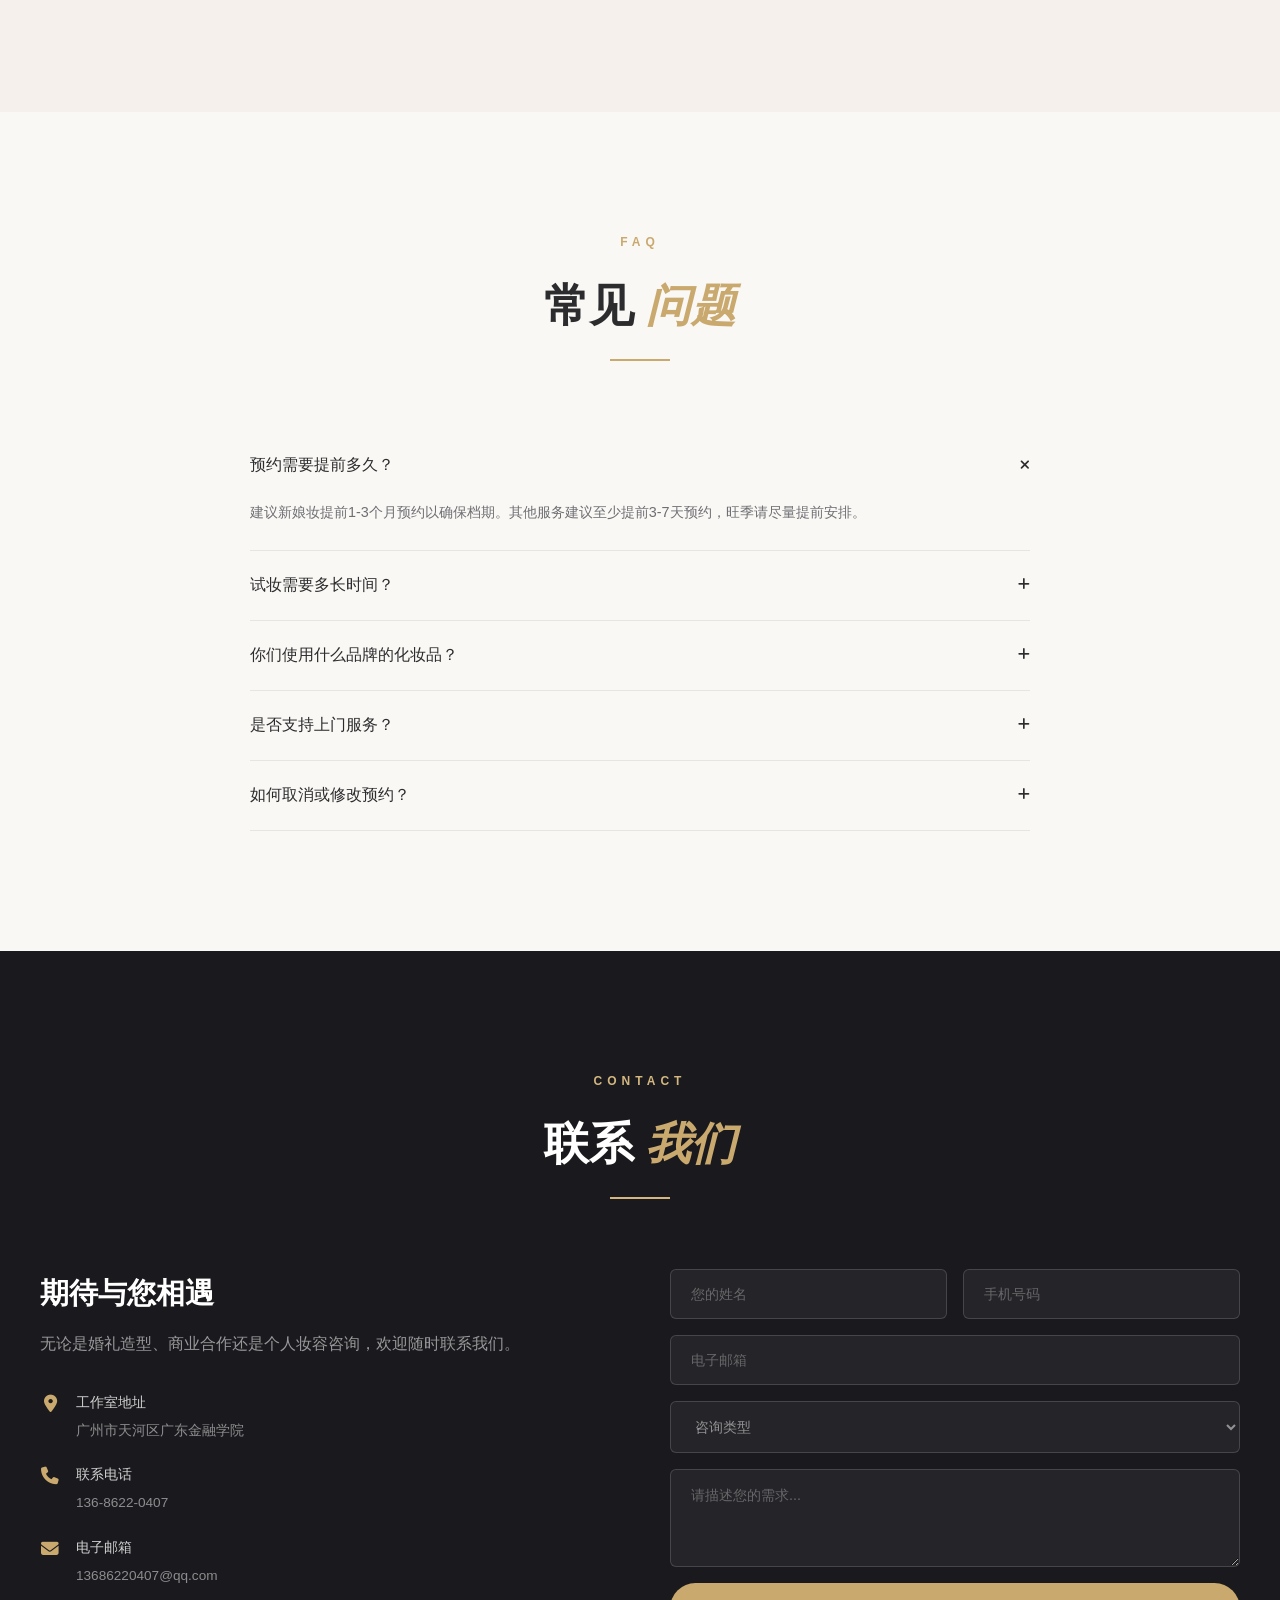
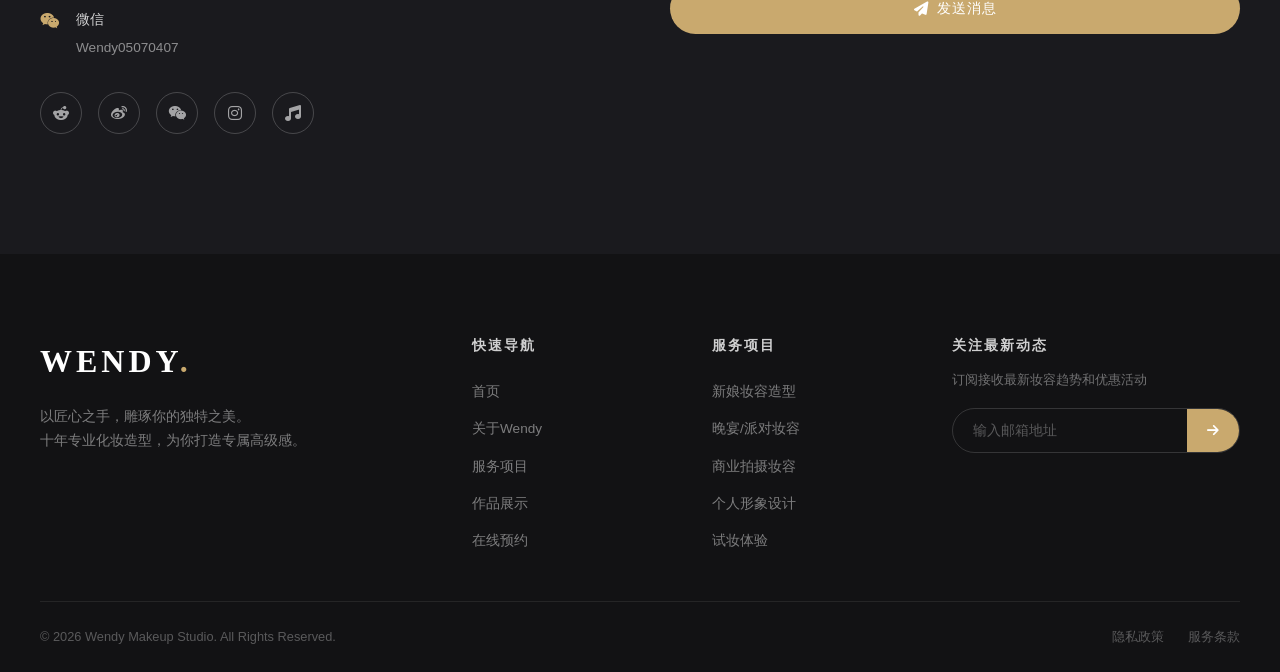
==== commit 20187eee: "Replace blog placeholder cards with real detailed beauty articles + reading modal" ====
--- a/index.html
+++ b/index.html
@@ -512,10 +512,53 @@
                 <div class="section-divider"></div>
             </div>
             <div class="blog-grid reveal" id="blogGrid">
-                <!-- Injected by JS -->
-            </div>
-        </div>
-    </section>
+                <!-- Article 1 -->
+                <div class="blog-card" data-article="1">
+                    <div class="blog-card-image" style="background: linear-gradient(135deg, #f5e6e0, #e8d5cd);">
+                        <span class="blog-emoji">💍</span>
+                    </div>
+                    <div class="blog-card-body">
+                        <span class="blog-card-tag">新娘妆容</span>
+                        <h4>2026新娘妆容趋势：清透裸感高级妆</h4>
+                        <p>告别厚重假面感，今年最火的新娘妆以清透自然为主，做到"化了像没化，但美了十倍"...</p>
+                    </div>
+                    <div class="blog-card-footer"><i class="far fa-calendar"></i> 2026-05-20 · 阅读 2.3k</div>
+                </div>
+                <!-- Article 2 -->
+                <div class="blog-card" data-article="2">
+                    <div class="blog-card-image" style="background: linear-gradient(135deg, #e0f0f5, #c8dce5);">
+                        <span class="blog-emoji">☀️</span>
+                    </div>
+                    <div class="blog-card-body">
+                        <span class="blog-card-tag">持妆技巧</span>
+                        <h4>夏季持妆全攻略：8小时不脱妆的秘密</h4>
+                        <p>高温出油是妆容的头号杀手。从妆前护肤到定妆步骤，Wendy公开专业化妆师的不脱妆秘籍...</p>
+                    </div>
+                    <div class="blog-card-footer"><i class="far fa-calendar"></i> 2026-05-08 · 阅读 1.8k</div>
+                </div>
+                <!-- Article 3 -->
+                <div class="blog-card" data-article="3">
+                    <div class="blog-card-image" style="background: linear-gradient(135deg, #f0e8f0, #e0d0e0);">
+                        <span class="blog-emoji">✨</span>
+                    </div>
+                    <div class="blog-card-body">
+                        <span class="blog-card-tag">妆前护肤</span>
+                        <h4>妆前护肤黄金法则：底妆服帖一整天的秘诀</h4>
+                        <p>好的妆容七分靠护肤。了解正确的妆前步骤和产品搭配，让你的底妆宛若天生好皮肤...</p>
+                    </div>
+                    <div class="blog-card-footer"><i class="far fa-calendar"></i> 2026-04-28 · 阅读 3.1k</div>
+                </div>
+            </div>
+        </div>
+    </section>
+
+    <!-- Blog Article Modal -->
+    <div class="modal-overlay" id="blogModal">
+        <div class="modal-content blog-modal-content">
+            <button class="modal-close" id="closeBlogModal">&times;</button>
+            <div class="blog-article" id="blogArticleContent"></div>
+        </div>
+    </div>
 
     <!-- FAQ -->
     <section class="faq section-padding" id="faq">
--- a/css/style.css
+++ b/css/style.css
@@ -1504,6 +1504,83 @@
     align-items: center;
     gap: 6px;
 }
+.blog-emoji { font-size: 3rem; }
+
+/* --- Blog Article Modal --- */
+.blog-modal-content {
+    max-width: 780px;
+    max-height: 85vh;
+    overflow-y: auto;
+    text-align: left;
+    padding: 0;
+}
+.blog-article { padding: 48px 44px; }
+.blog-article .blog-art-header { margin-bottom: 32px; }
+.blog-article .blog-art-tag {
+    display: inline-block;
+    font-size: 0.75rem;
+    letter-spacing: 3px;
+    color: var(--color-primary);
+    font-weight: 600;
+    margin-bottom: 12px;
+}
+.blog-article .blog-art-title {
+    font-family: 'Georgia', 'Times New Roman', serif;
+    font-size: 1.8rem;
+    font-weight: 700;
+    line-height: 1.4;
+    margin-bottom: 12px;
+    color: var(--color-text);
+}
+.blog-article .blog-art-meta {
+    font-size: 0.82rem;
+    color: var(--color-text-lighter);
+    display: flex;
+    gap: 16px;
+    align-items: center;
+}
+.blog-article .blog-art-body { line-height: 2; color: var(--color-text); }
+.blog-article .blog-art-body h3 {
+    font-size: 1.15rem;
+    font-weight: 700;
+    margin: 28px 0 12px;
+    color: var(--color-primary-dark);
+}
+.blog-article .blog-art-body p {
+    margin-bottom: 14px;
+    color: #3a3a3e;
+}
+.blog-article .blog-art-body ul {
+    list-style: disc;
+    padding-left: 20px;
+    margin-bottom: 14px;
+}
+.blog-article .blog-art-body ul li {
+    margin-bottom: 6px;
+    color: #3a3a3e;
+}
+.blog-article .blog-art-body .tip-box {
+    background: rgba(201,169,110,0.08);
+    border-left: 3px solid var(--color-primary);
+    padding: 16px 20px;
+    border-radius: 0 var(--radius-sm) var(--radius-sm) 0;
+    margin: 20px 0;
+    font-size: 0.92rem;
+}
+.blog-article .blog-art-body .tip-box strong {
+    color: var(--color-primary-dark);
+    display: block;
+    margin-bottom: 4px;
+}
+.blog-article .blog-art-cta {
+    margin-top: 32px;
+    padding: 24px;
+    background: var(--color-bg-light);
+    border-radius: var(--radius-md);
+    text-align: center;
+}
+.blog-article .blog-art-cta p { margin-bottom: 12px; color: var(--color-text-light); }
+.blog-article .blog-art-cta .btn-primary { margin: 0 auto; }
 
 /* --- FAQ --- */
 .faq-list {
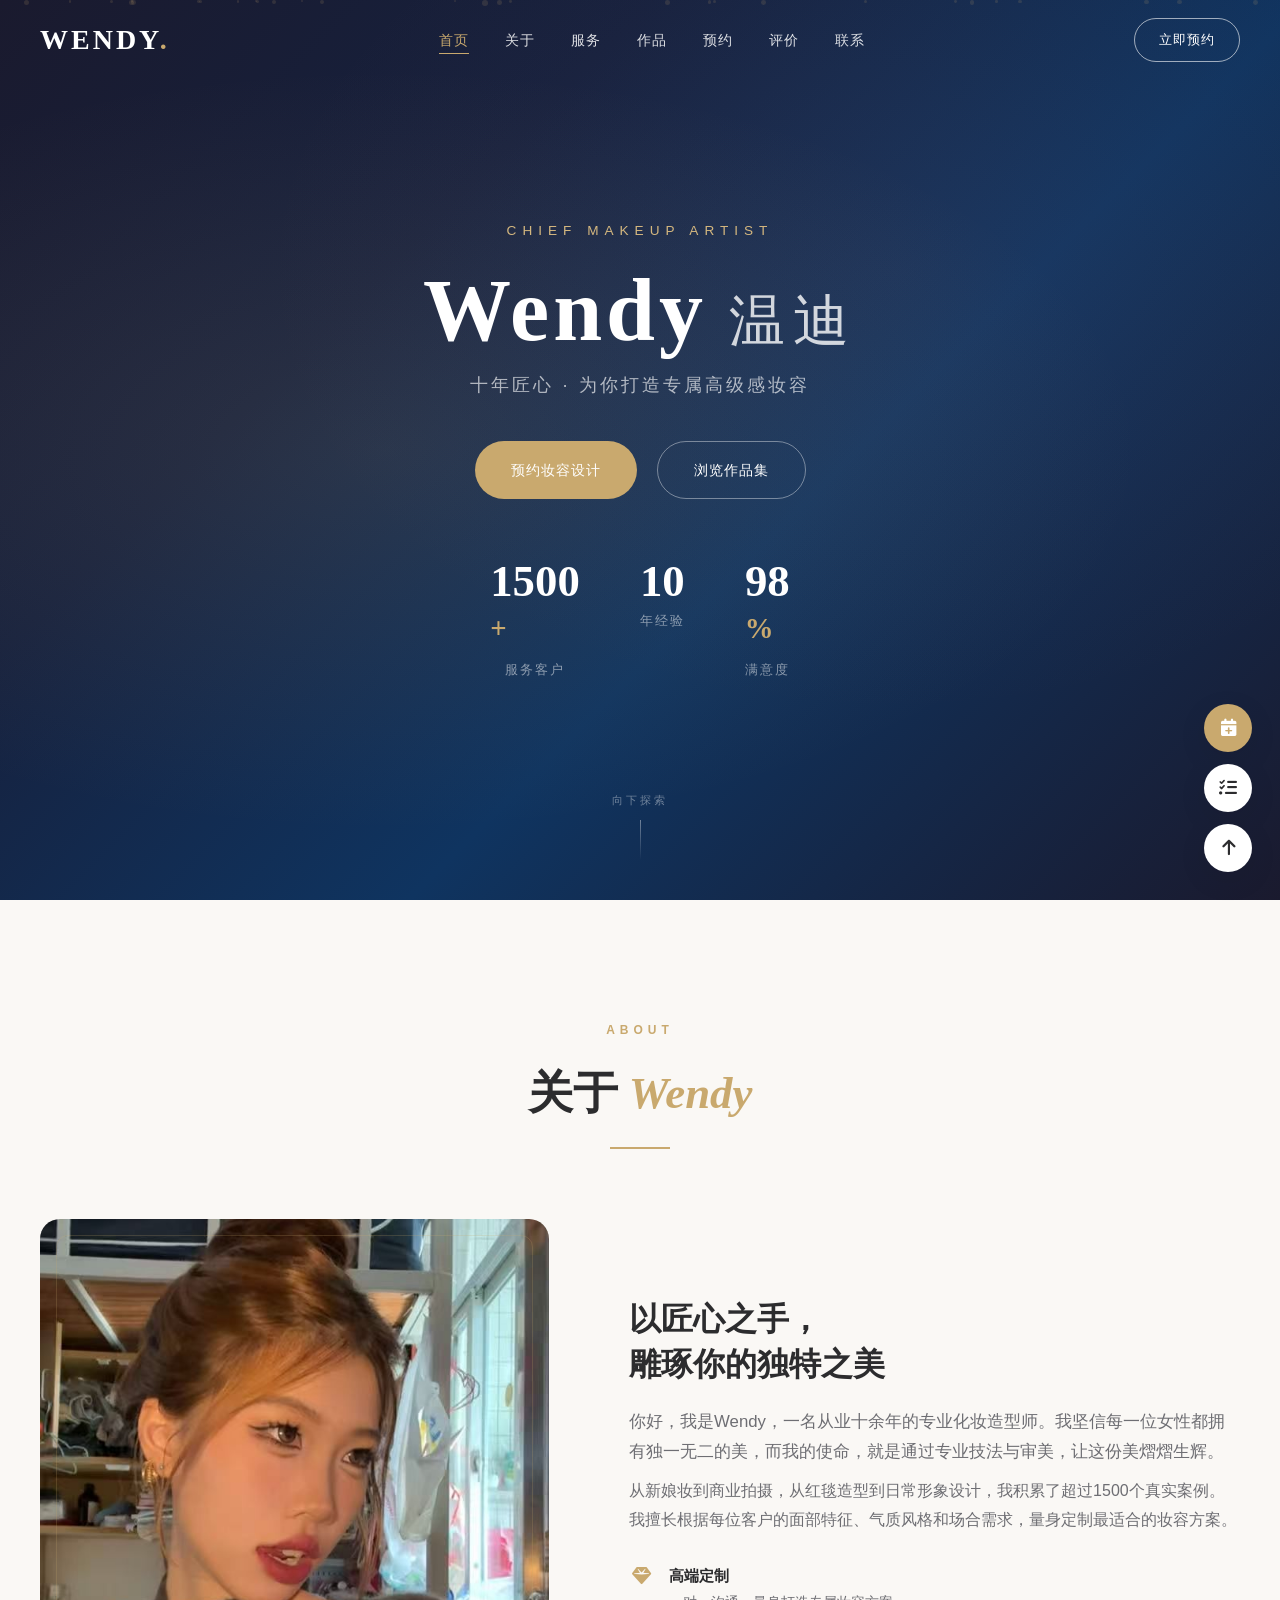
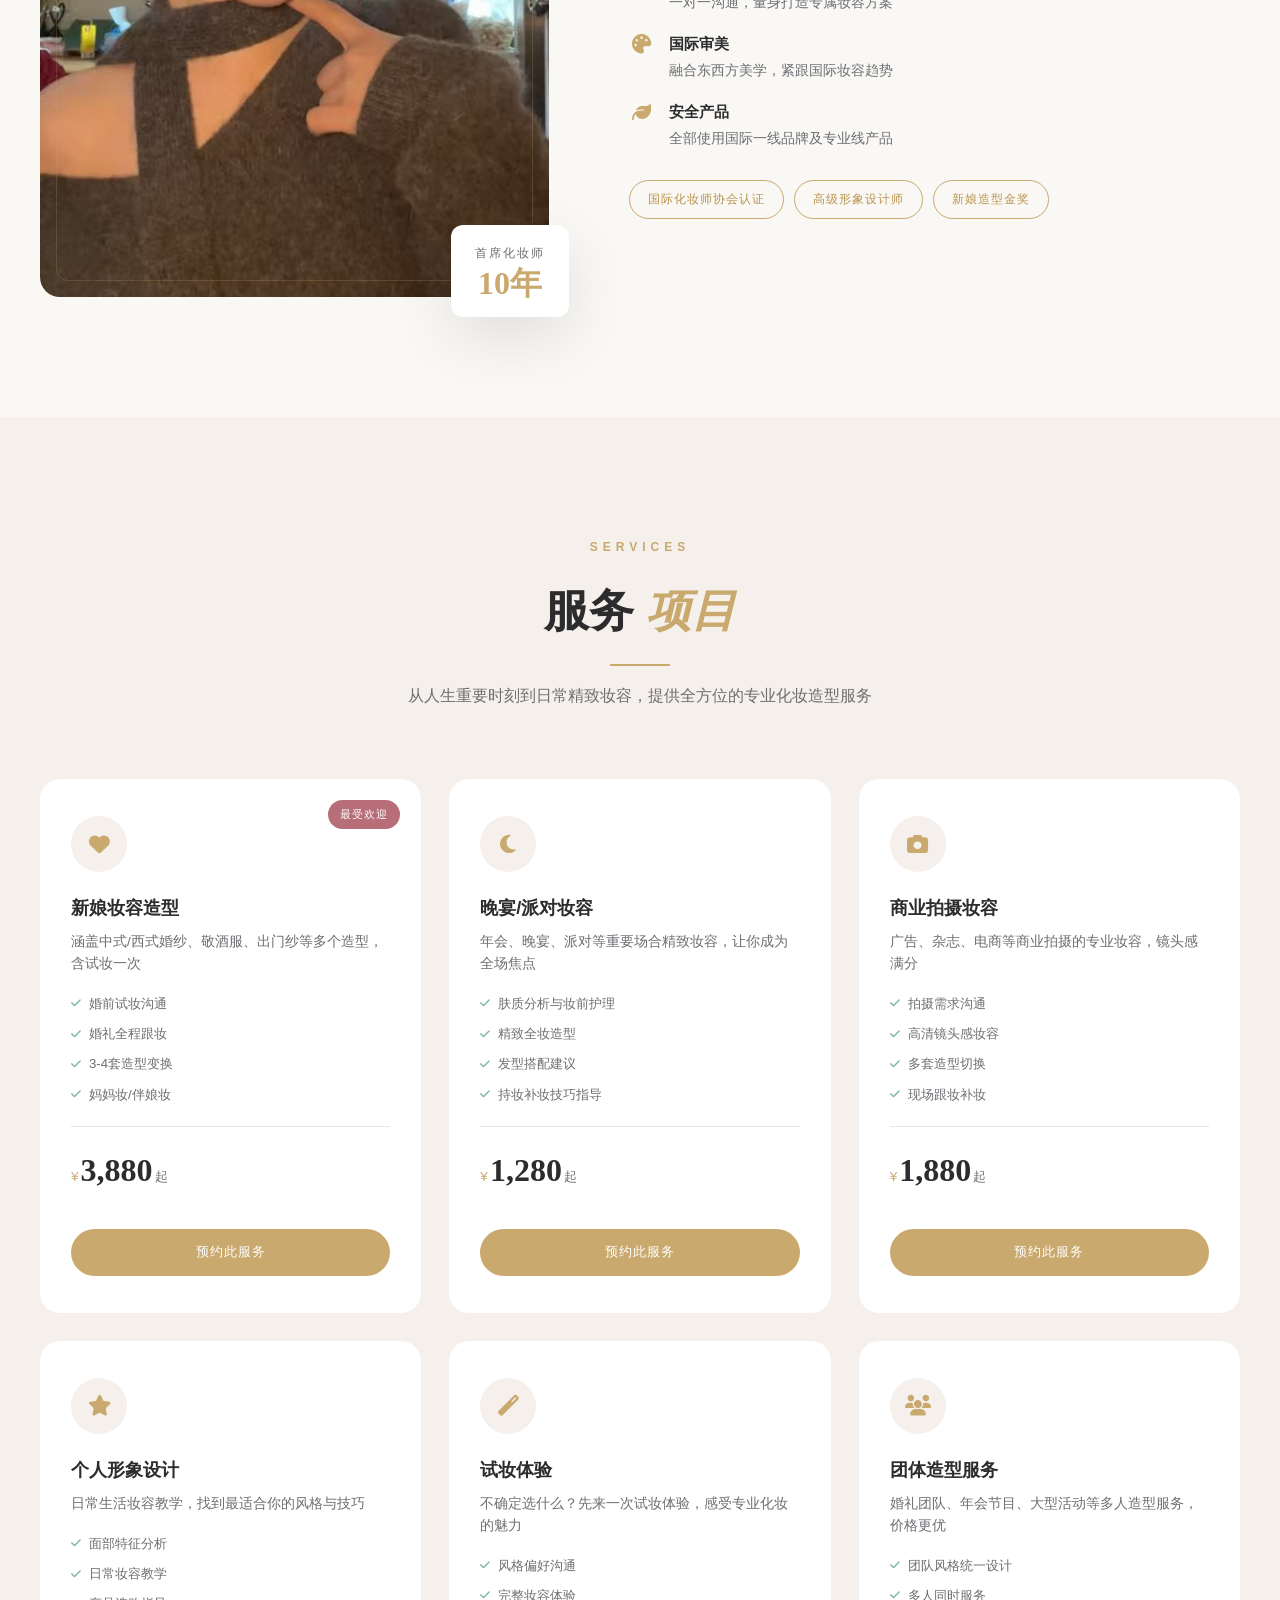
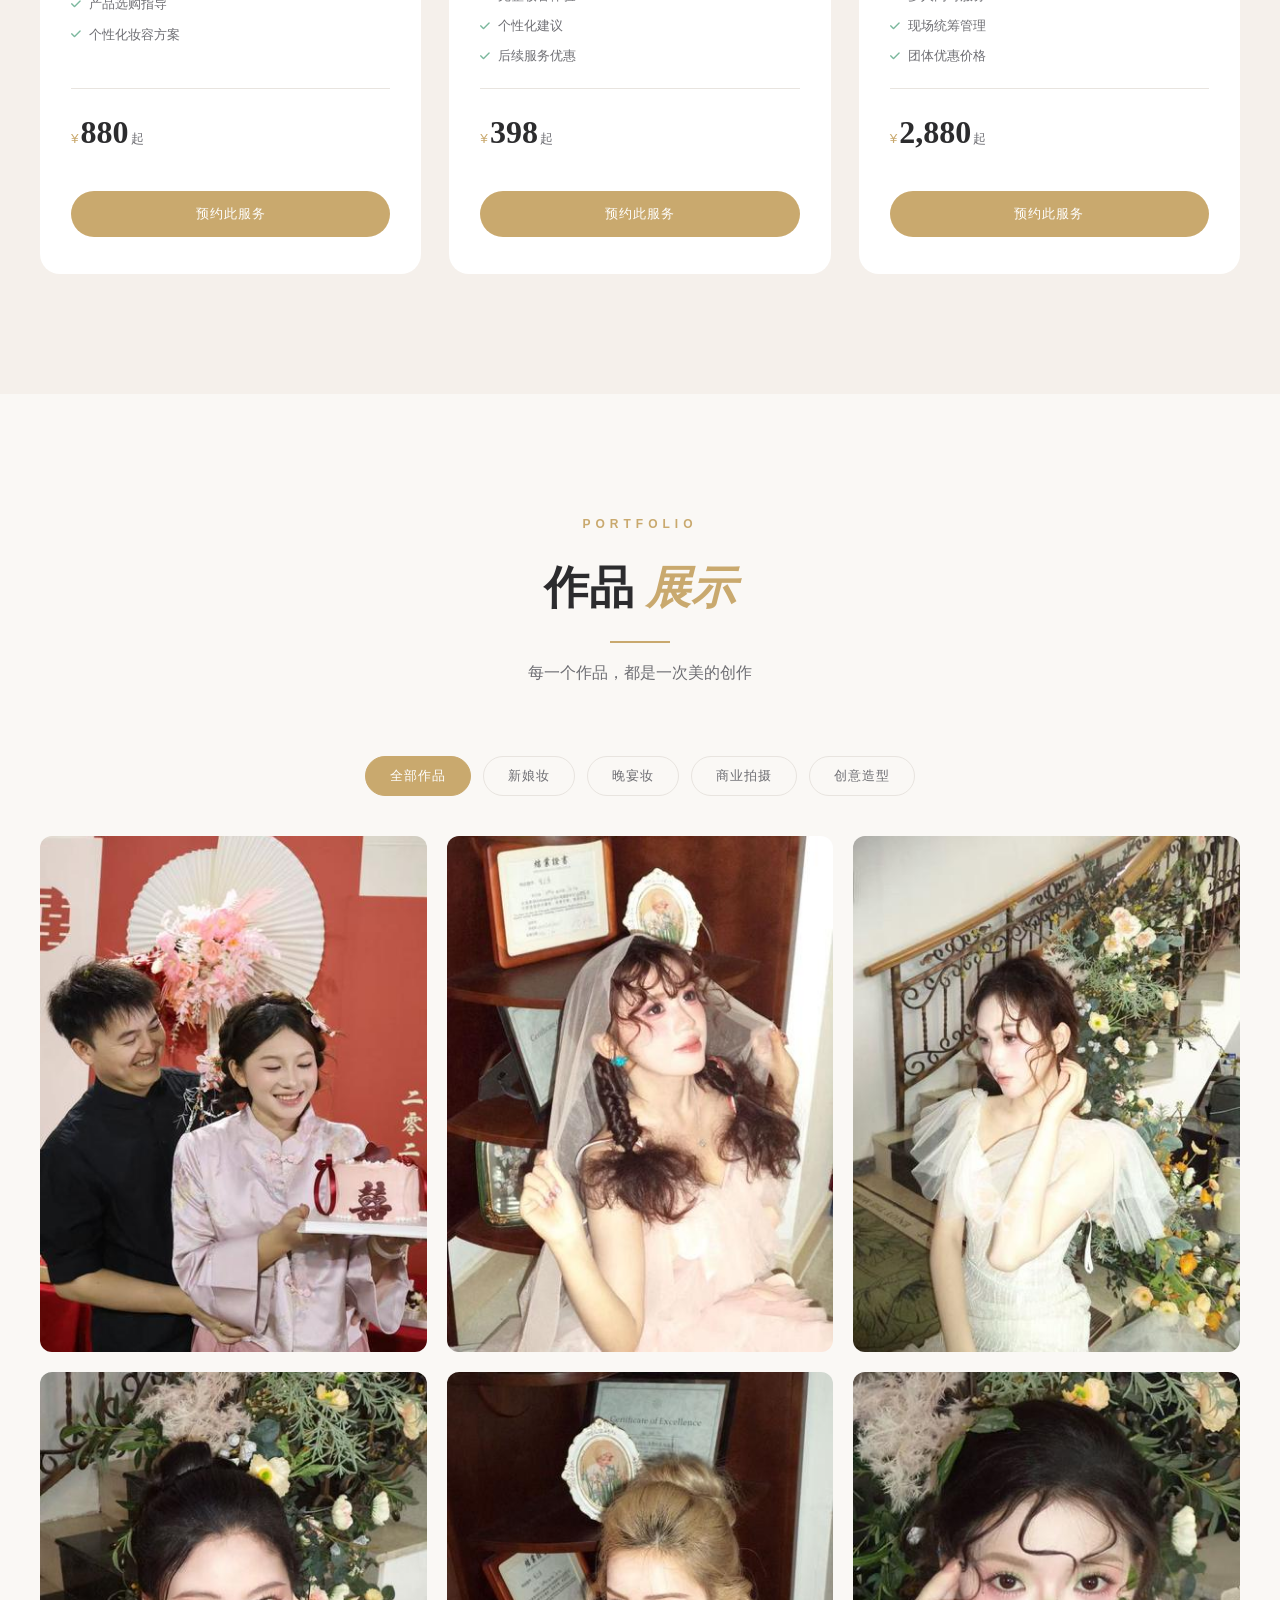
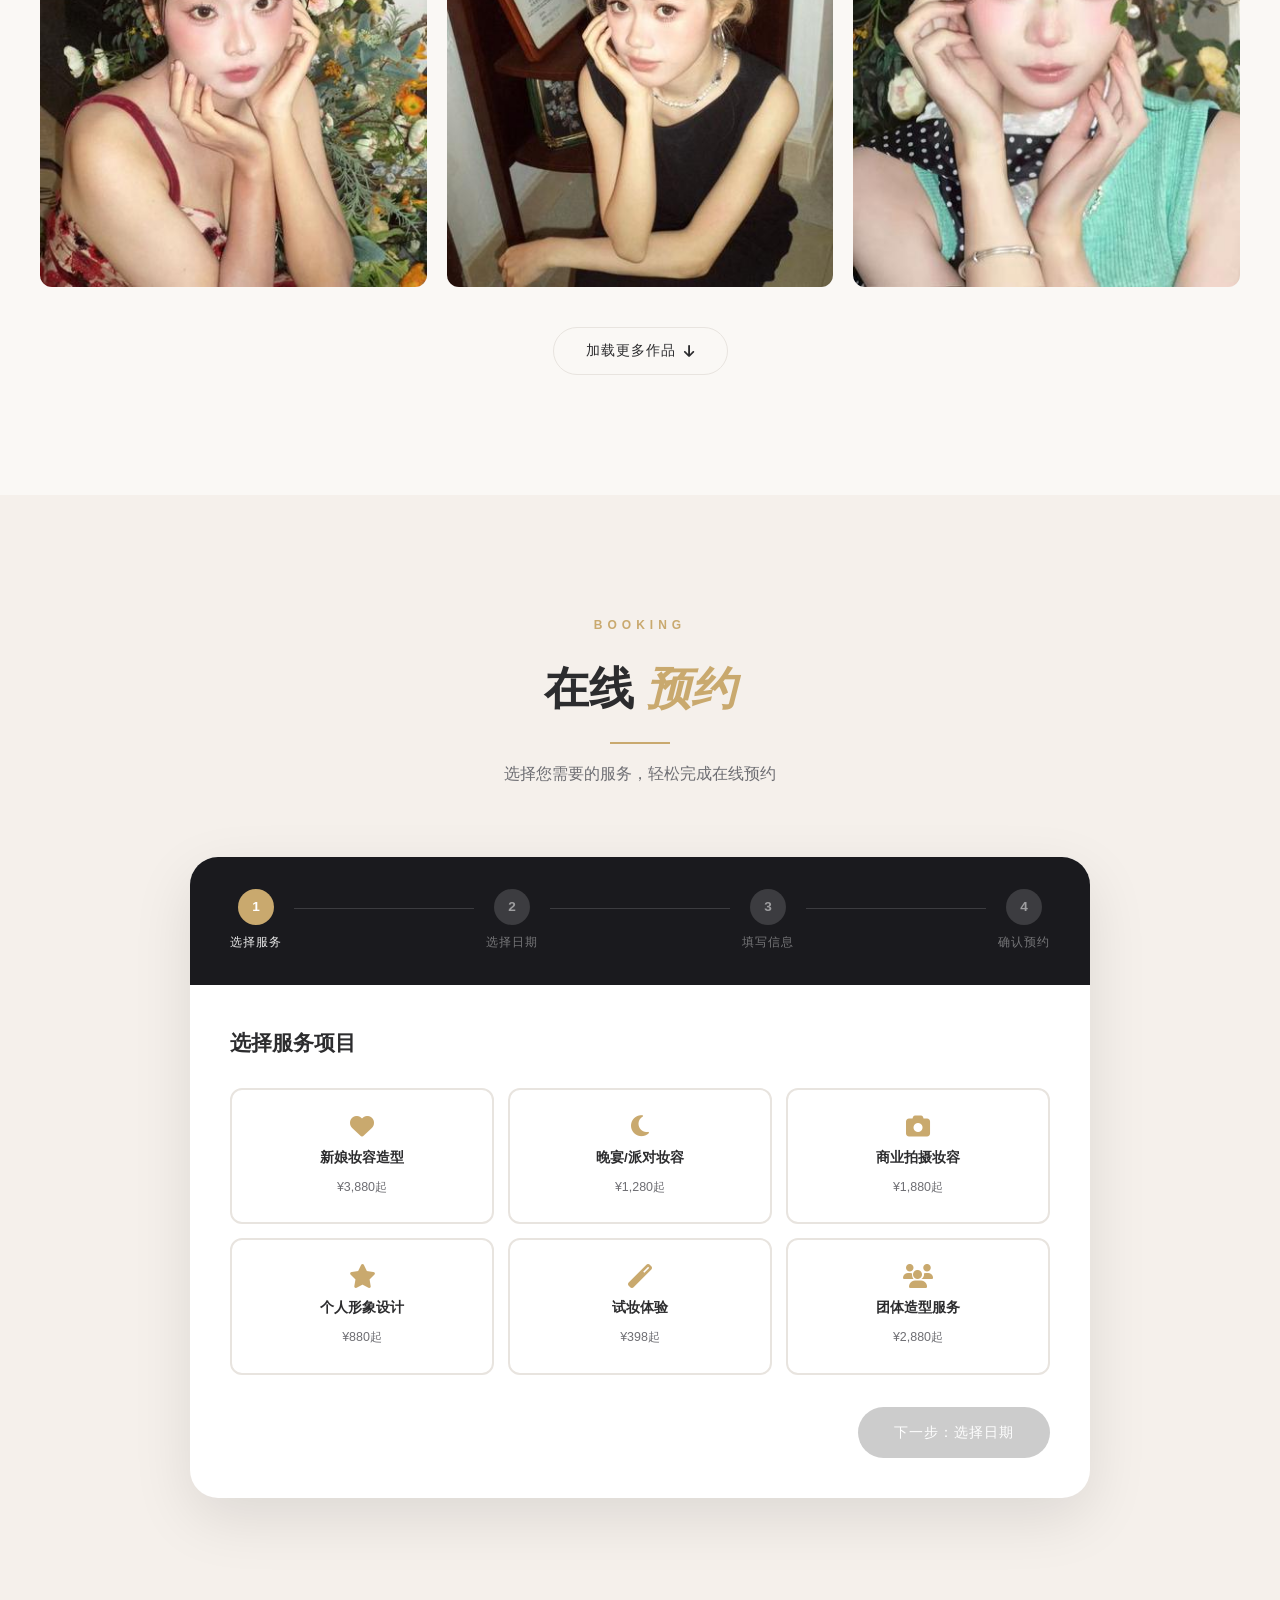
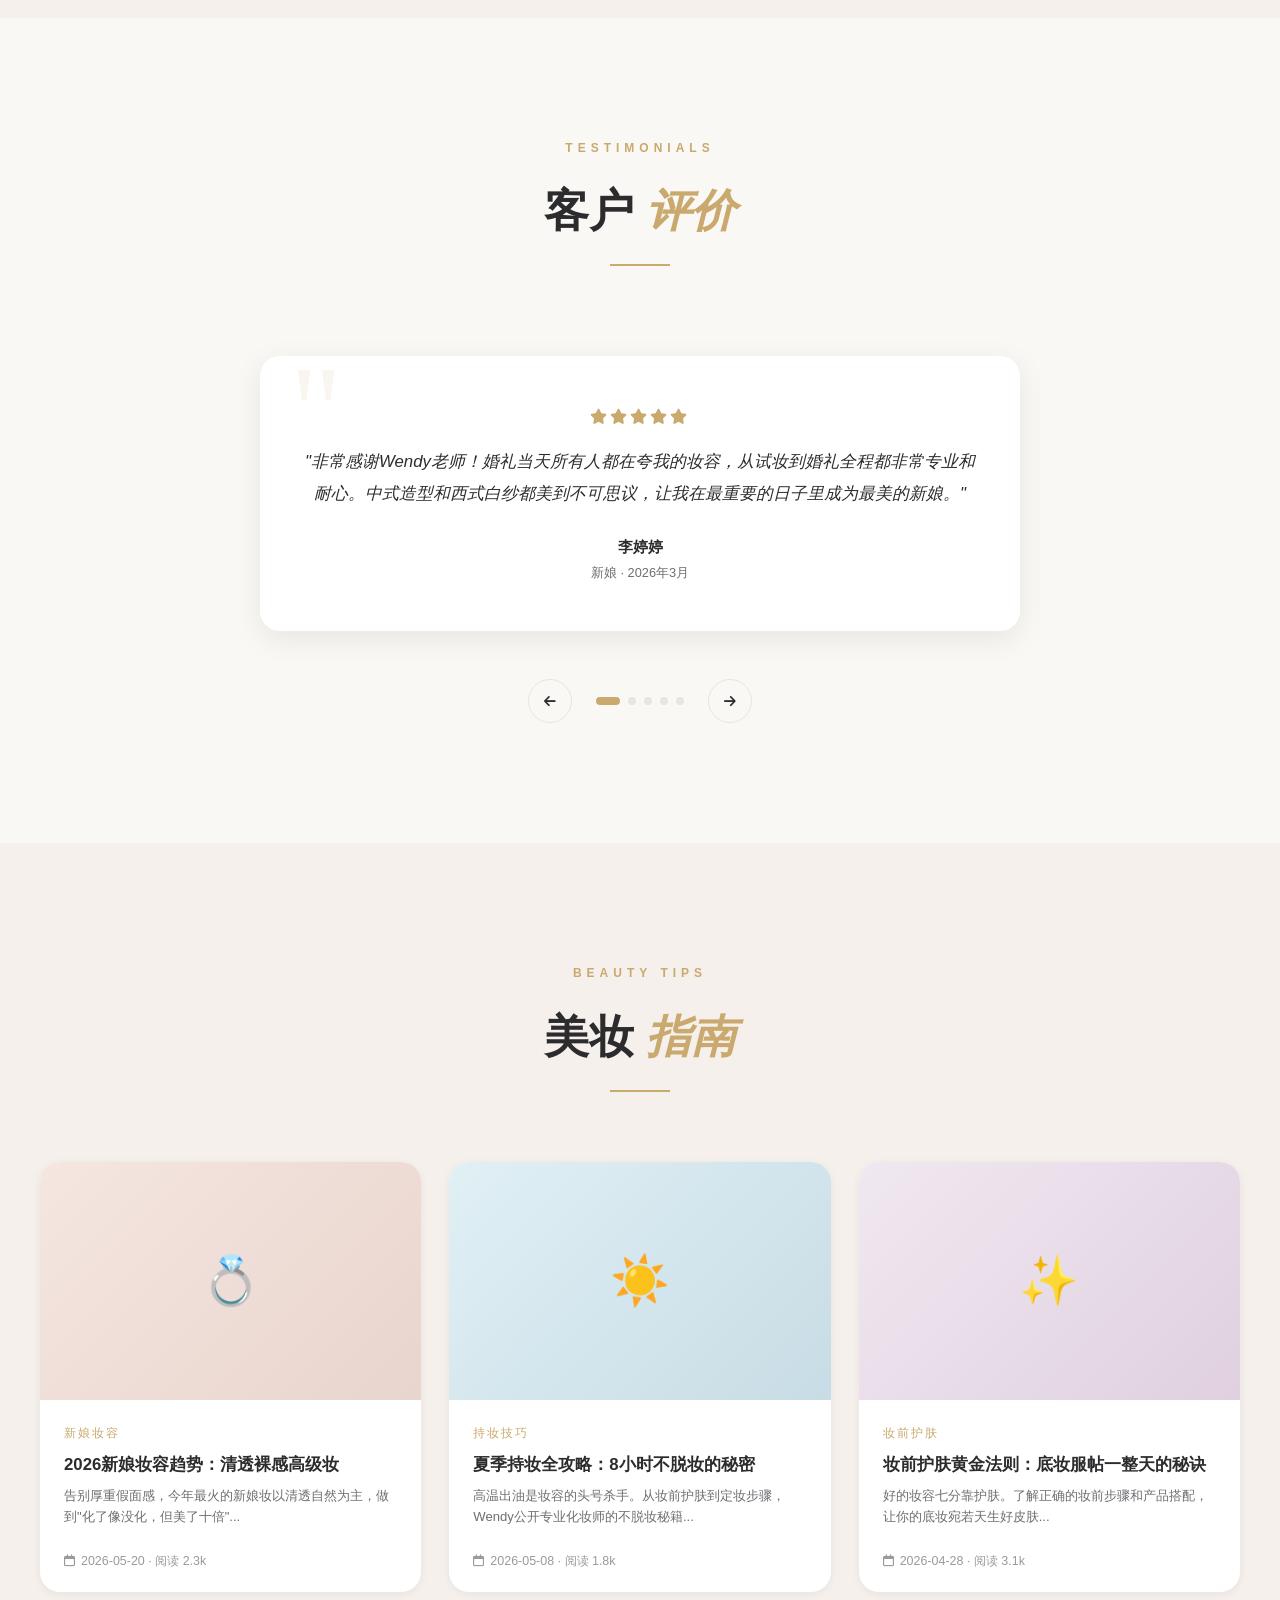
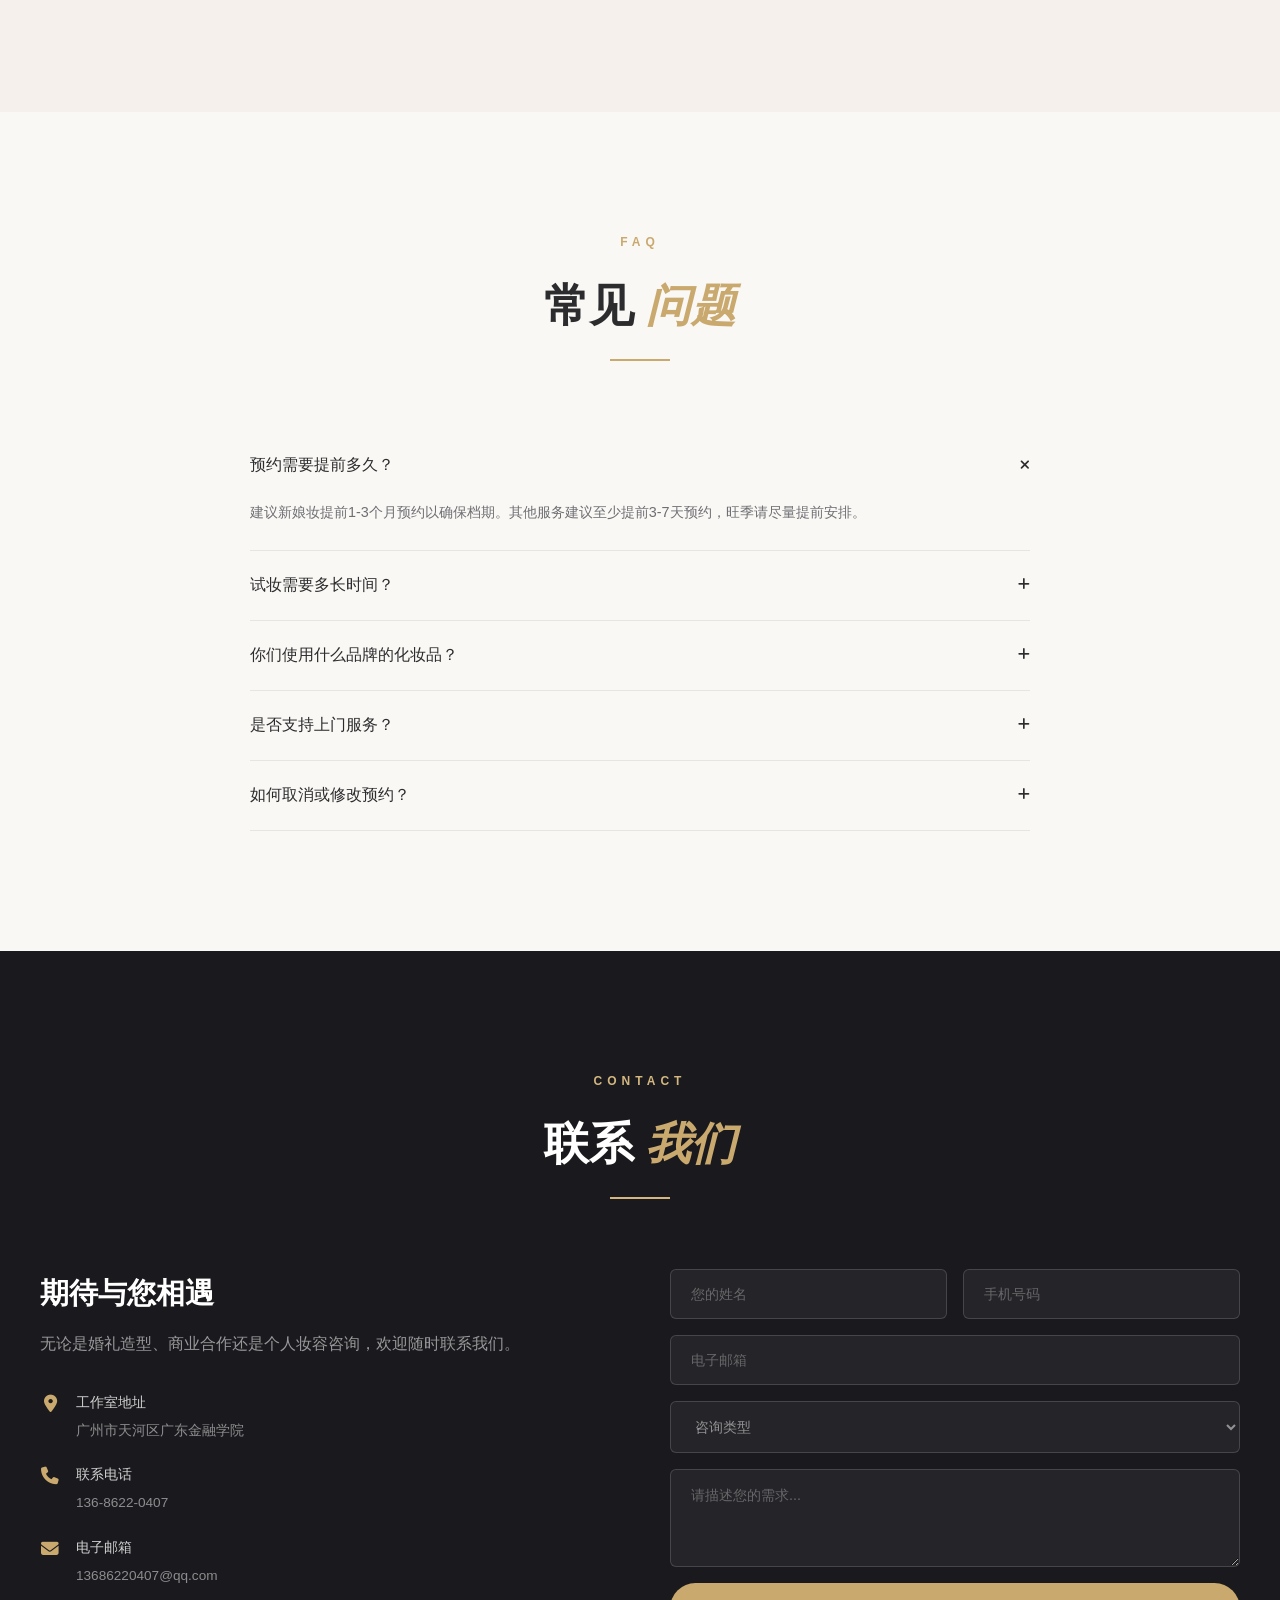
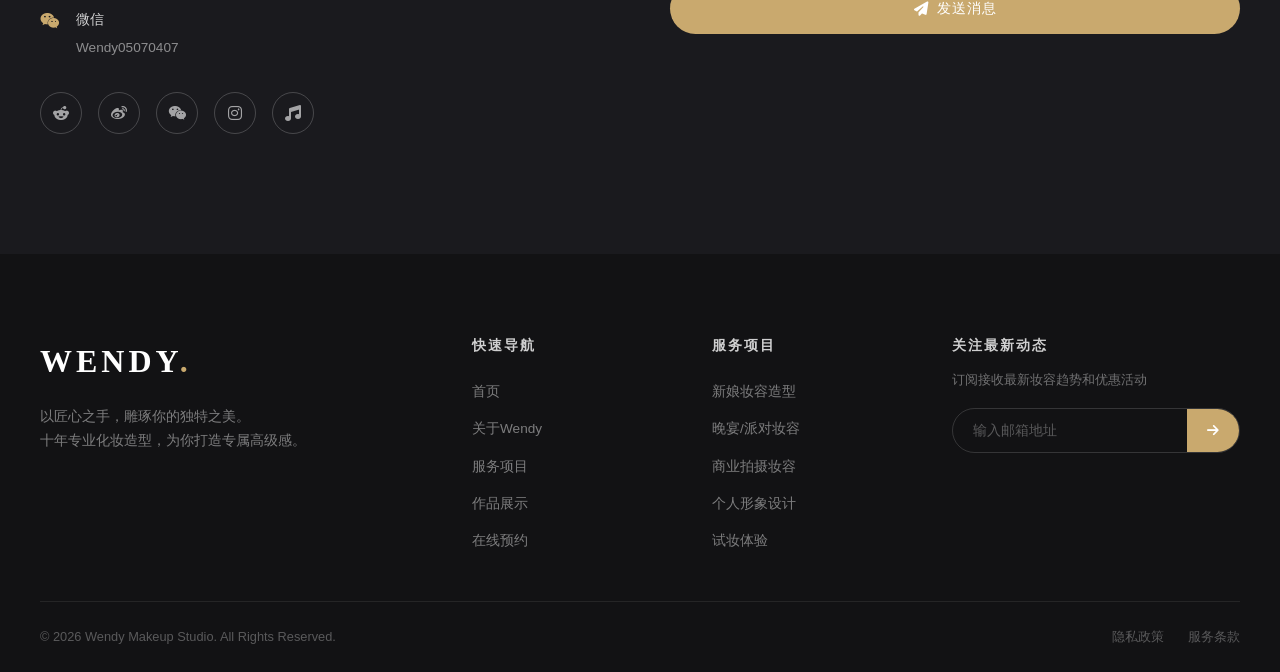
==== commit ad22f8dd: "优化作品集图片加载速度：缩略图+压缩，网格首次加载减少87%体积 - 图片从1974KB降到255KB（作品集网格首次加载） - 网格使用400px缩略图，灯箱点击加载800px全图 - 添加load" ====
--- a/index.html
+++ b/index.html
@@ -82,7 +82,7 @@
             <div class="about-grid">
                 <div class="about-image reveal">
                     <div class="about-img-wrapper">
-                        <img src="img/wendy的照片.JPG" alt="Wendy - 首席化妆师" class="about-img-real">
+                        <img src="img/wendy的照片.JPG" alt="Wendy - 首席化妆师" class="about-img-real" loading="lazy" decoding="async" width="645" height="1024">
                         <div class="about-img-decoration"></div>
                     </div>
                     <div class="about-badge">
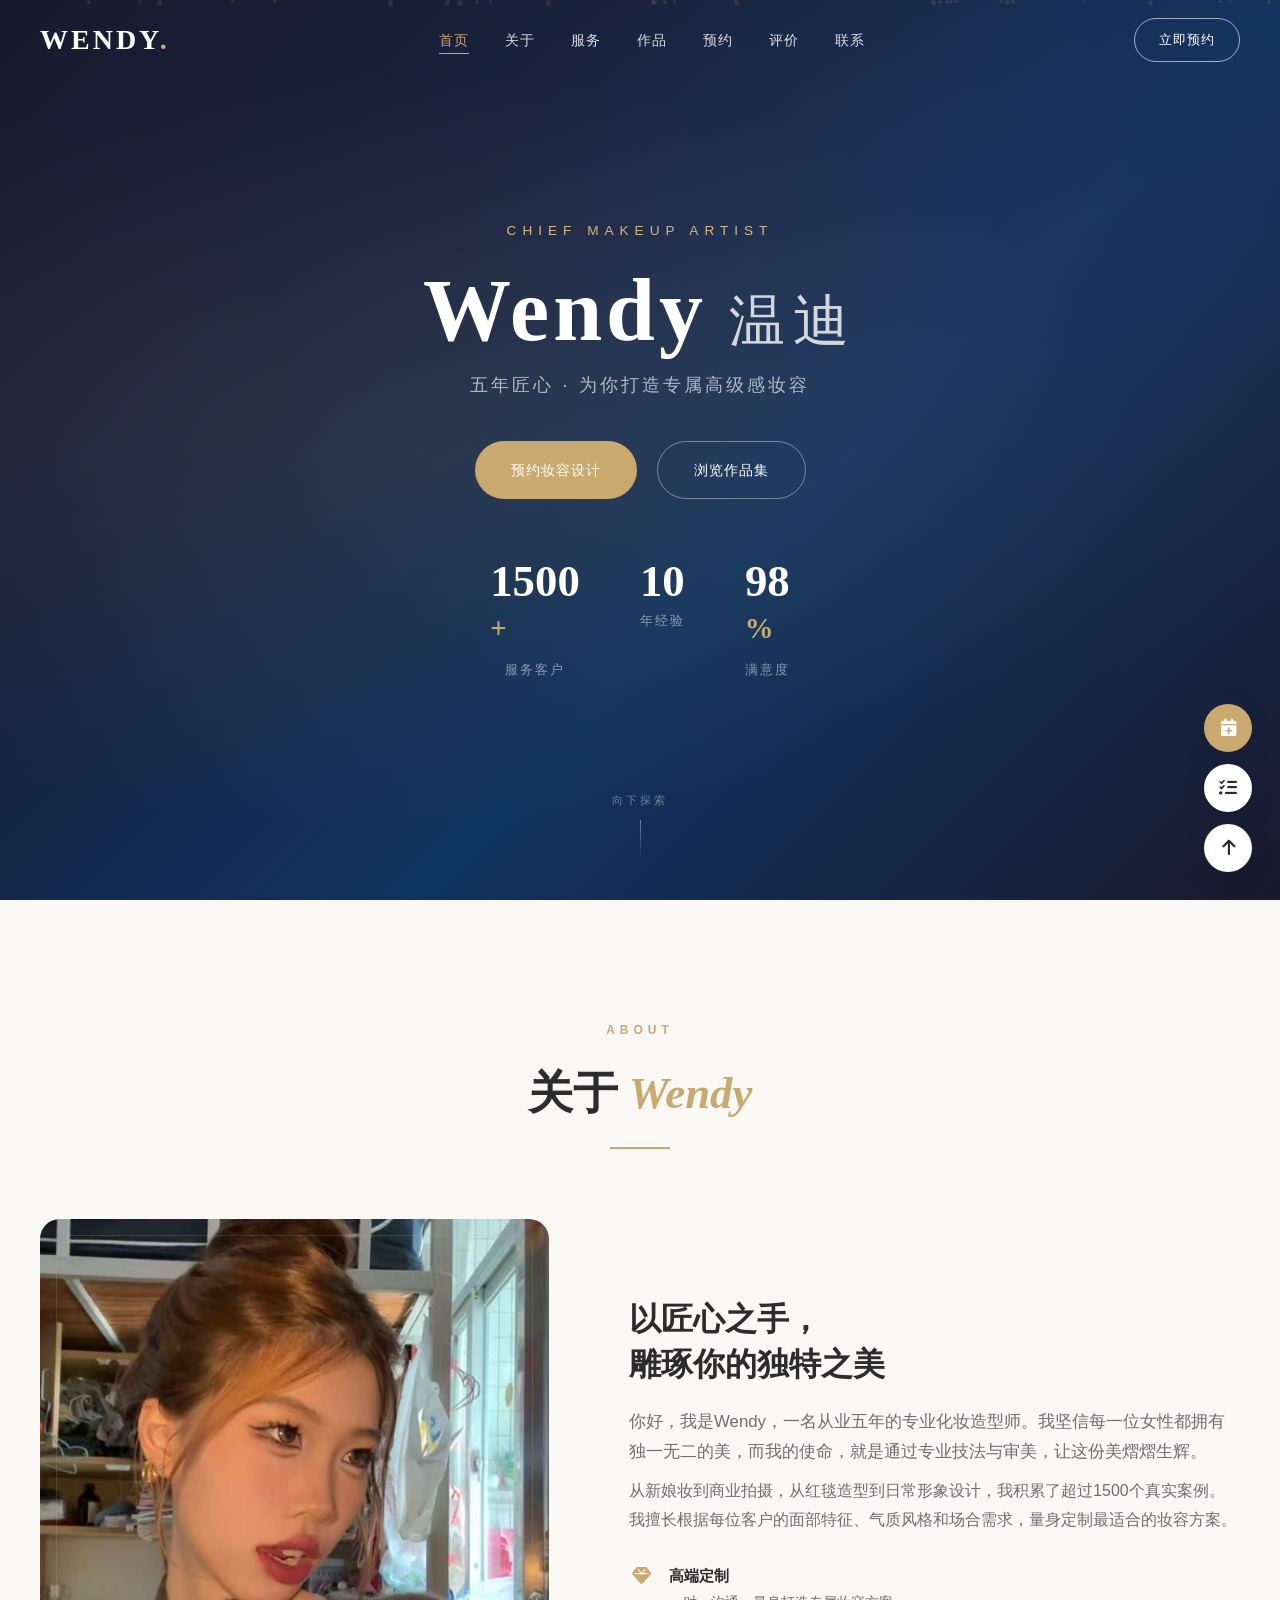
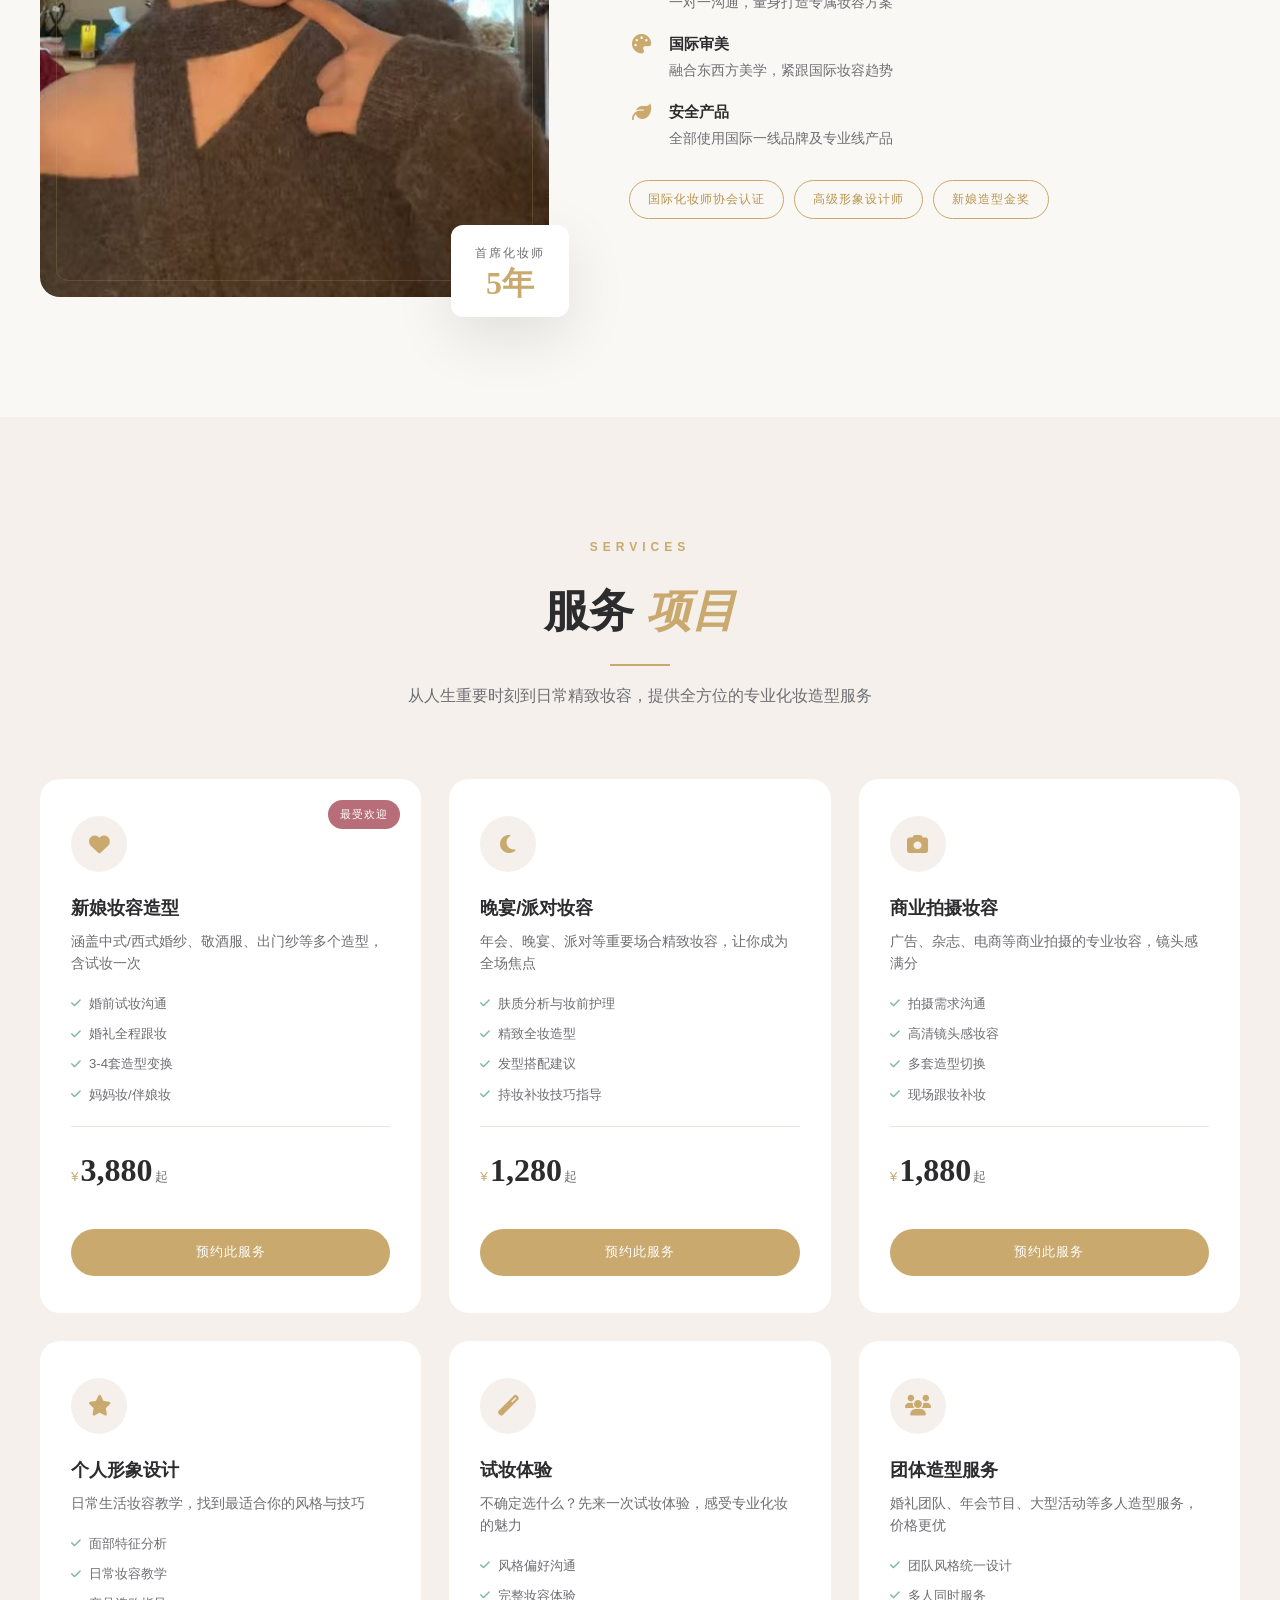
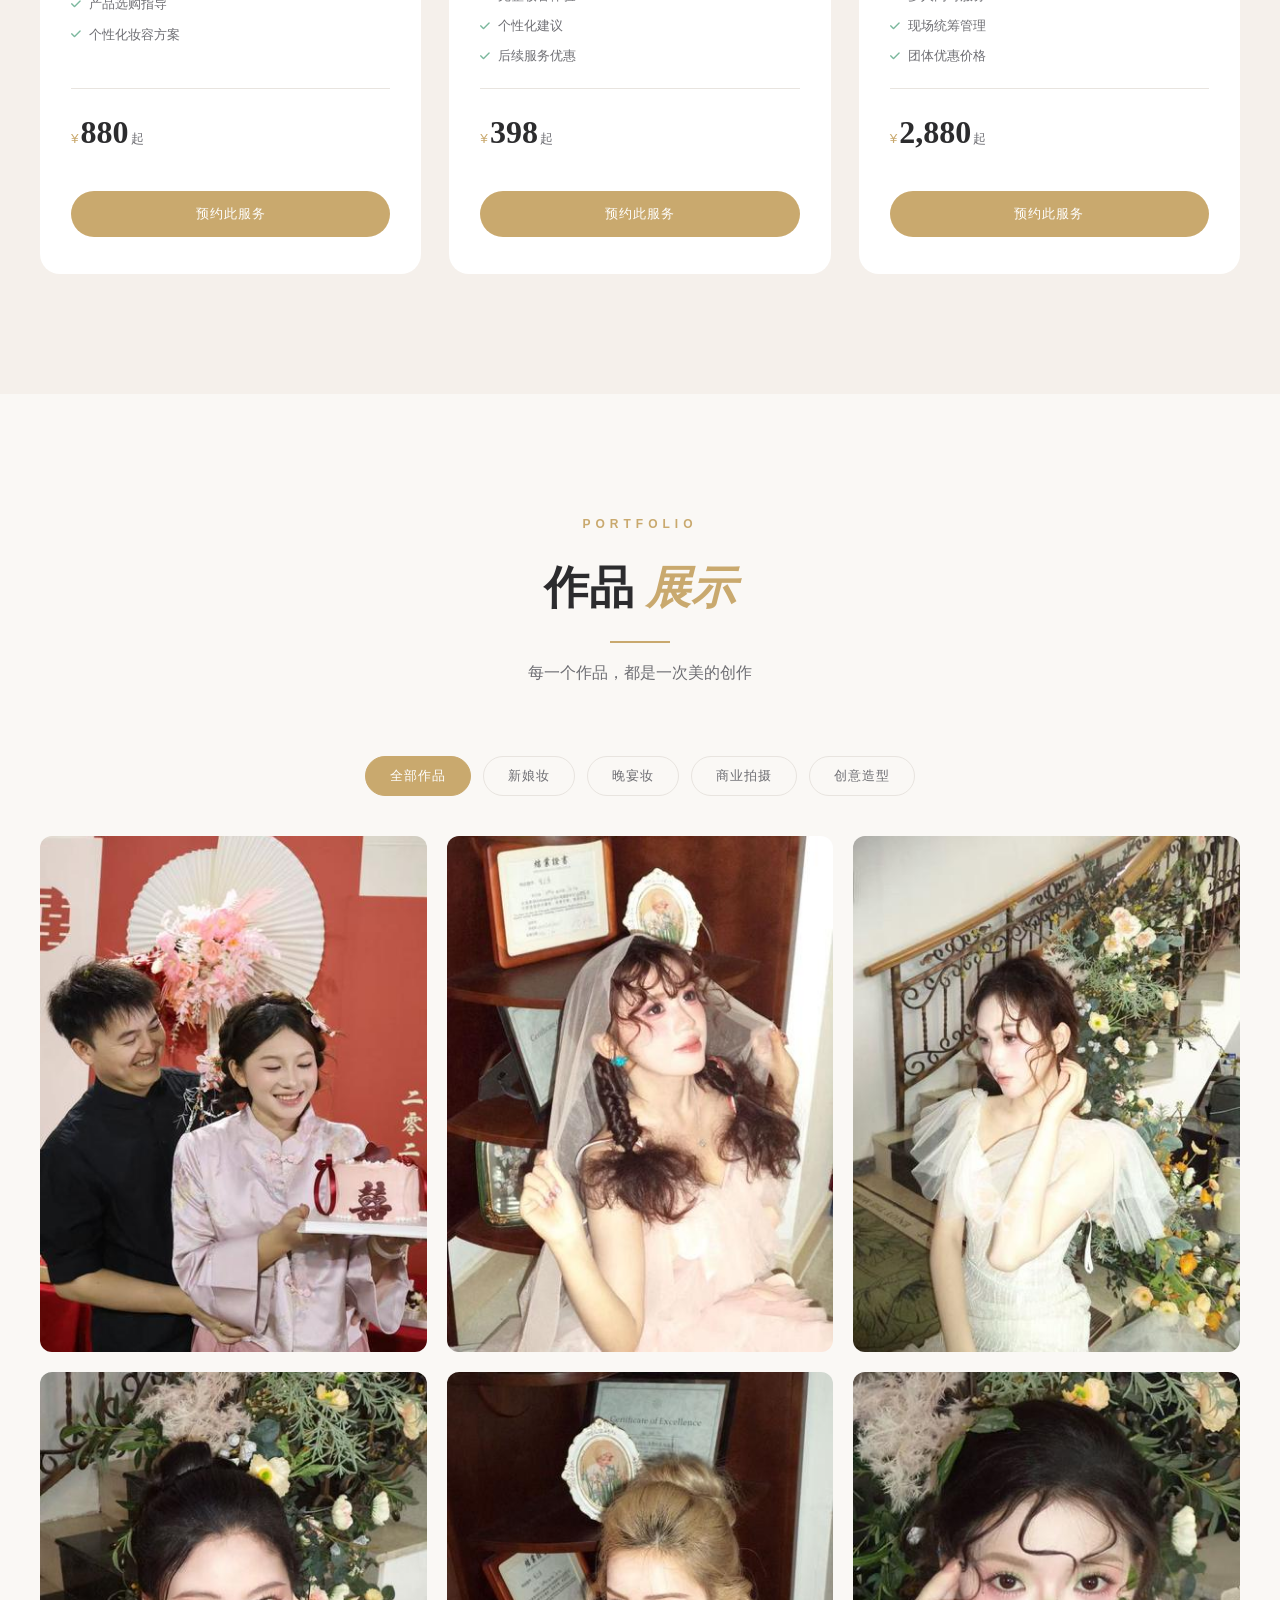
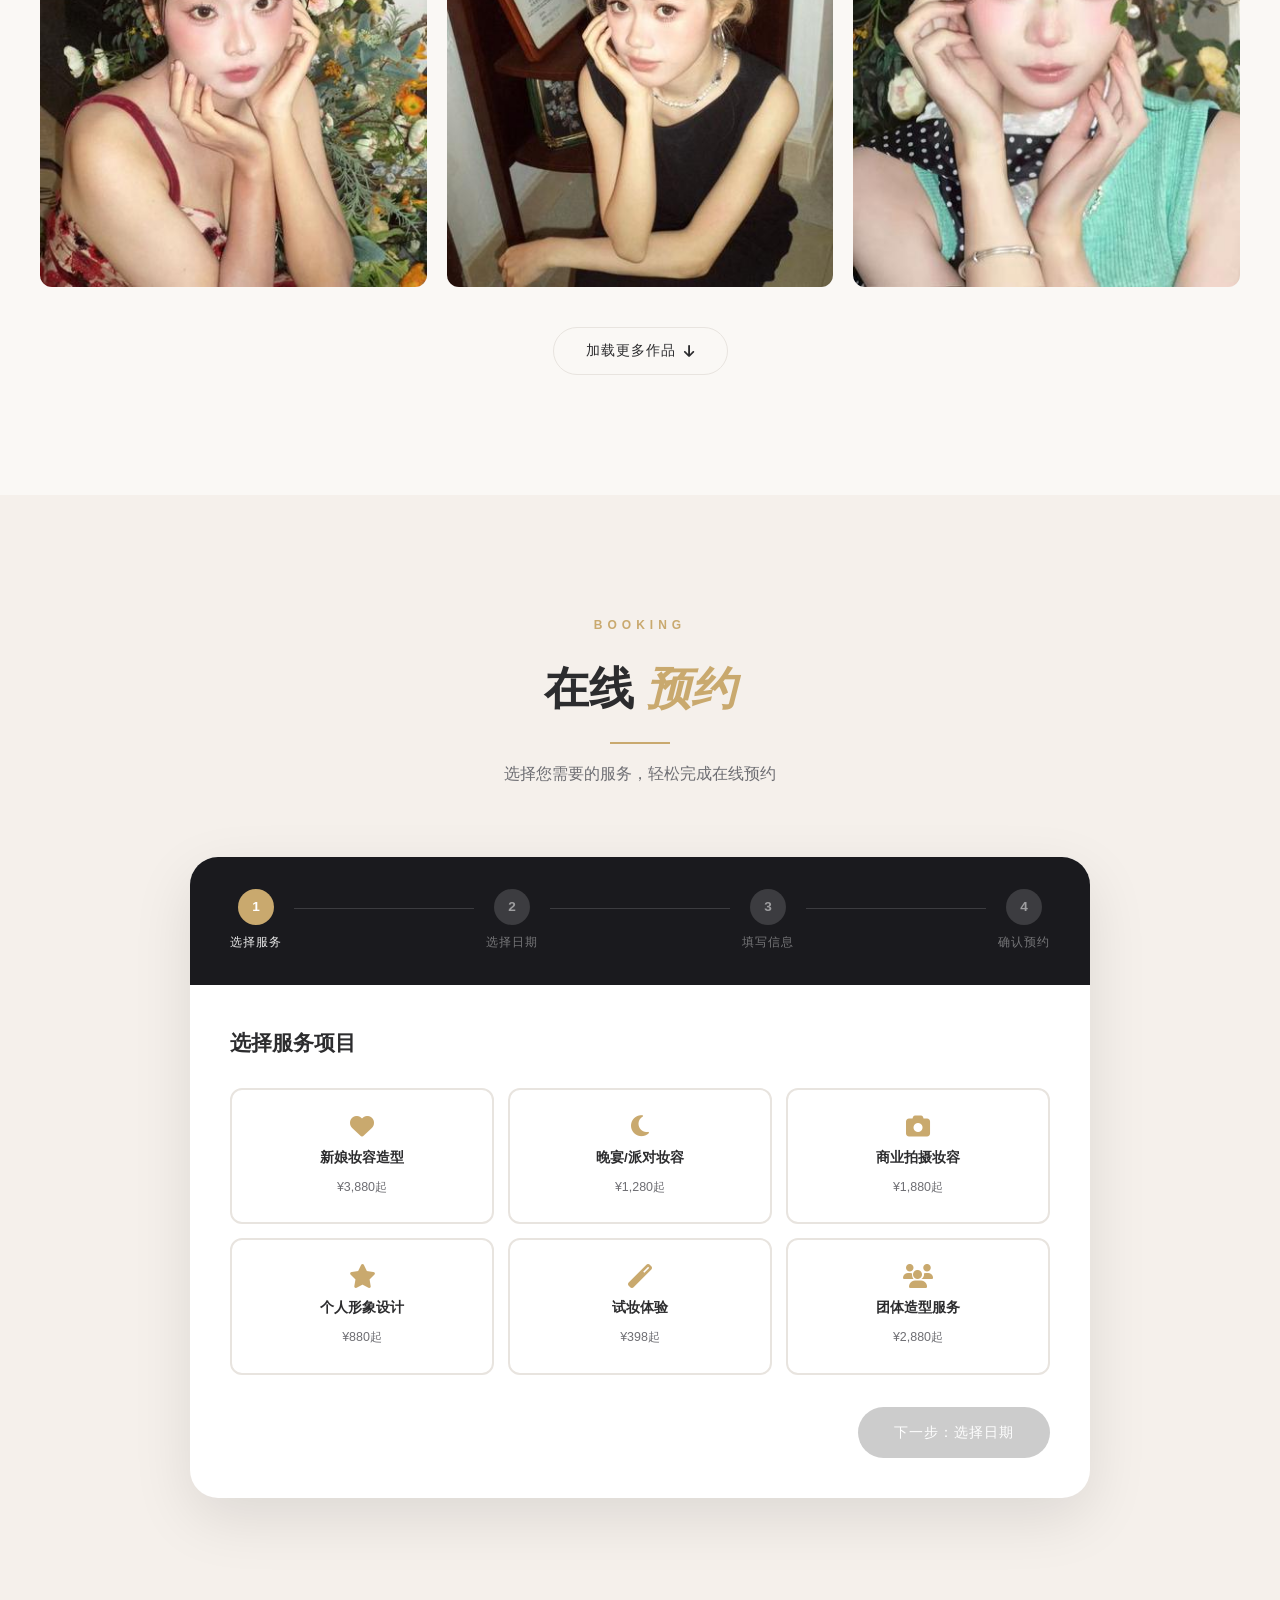
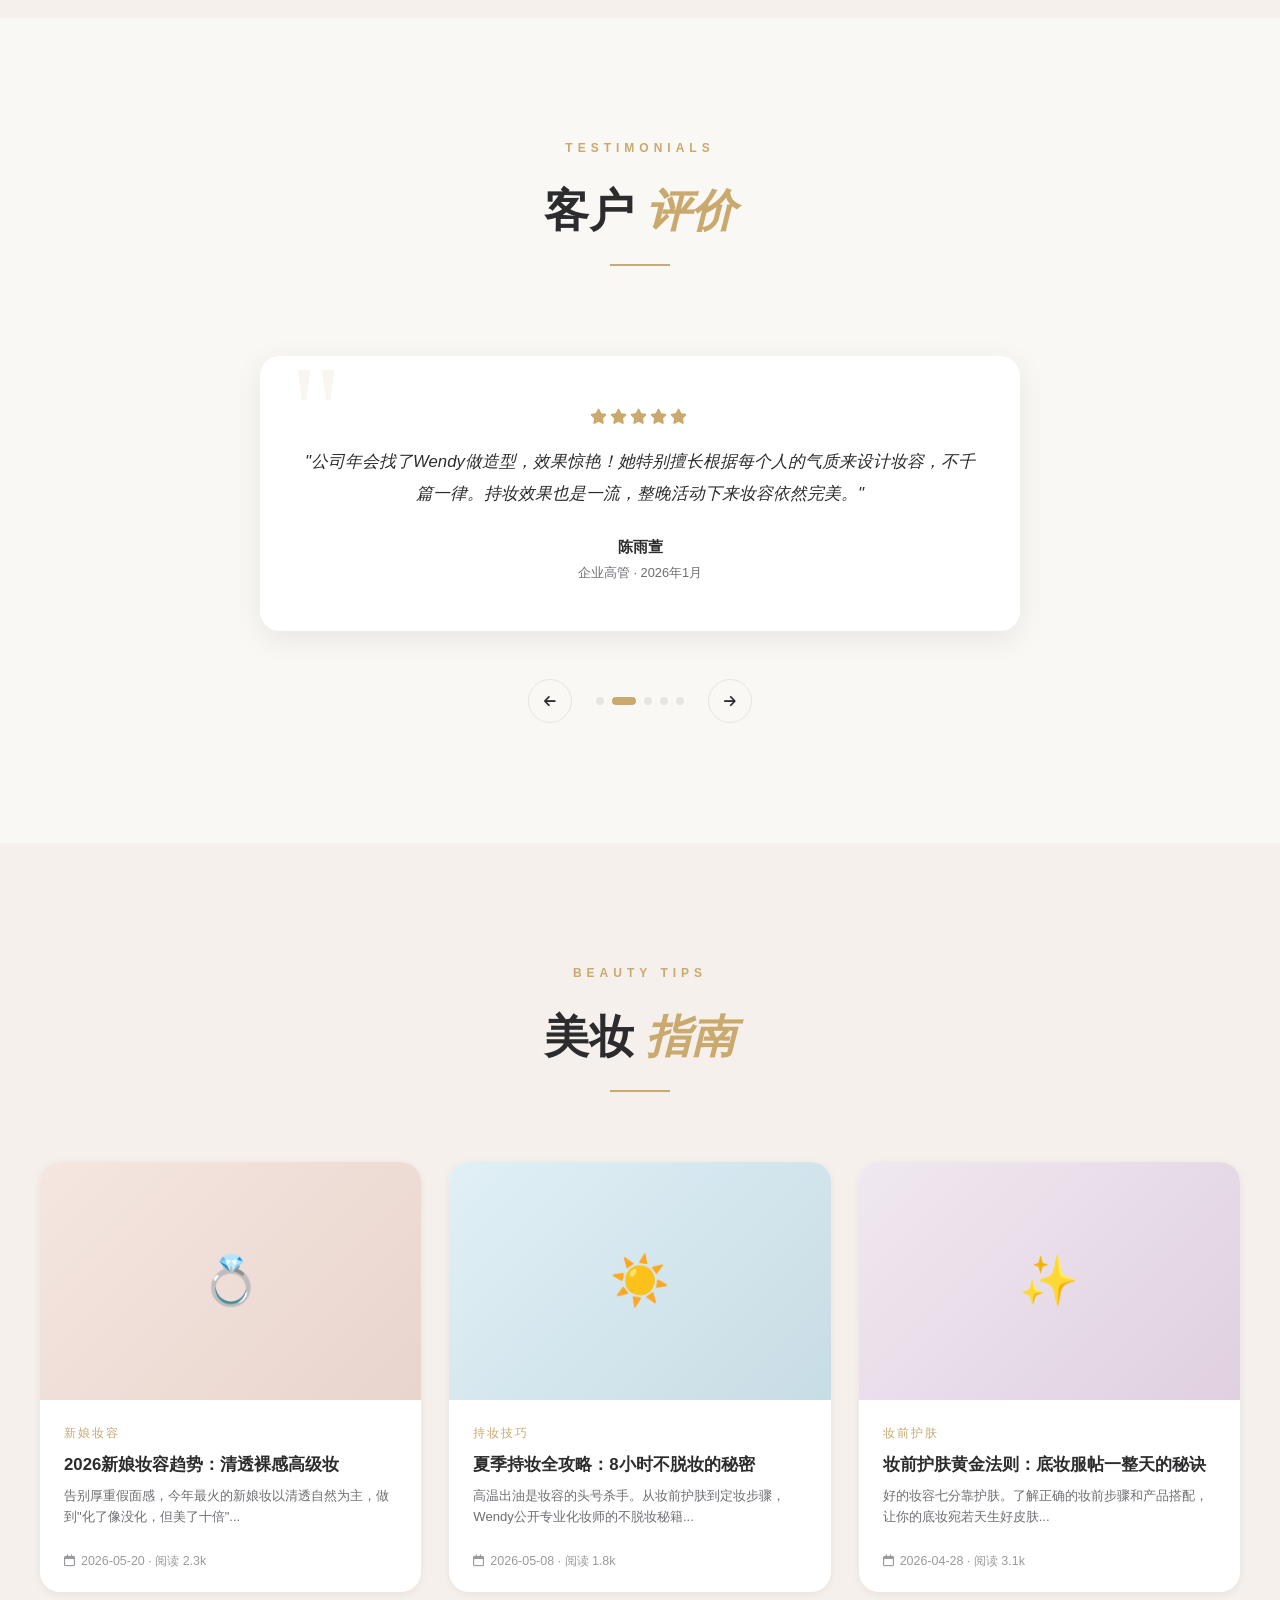
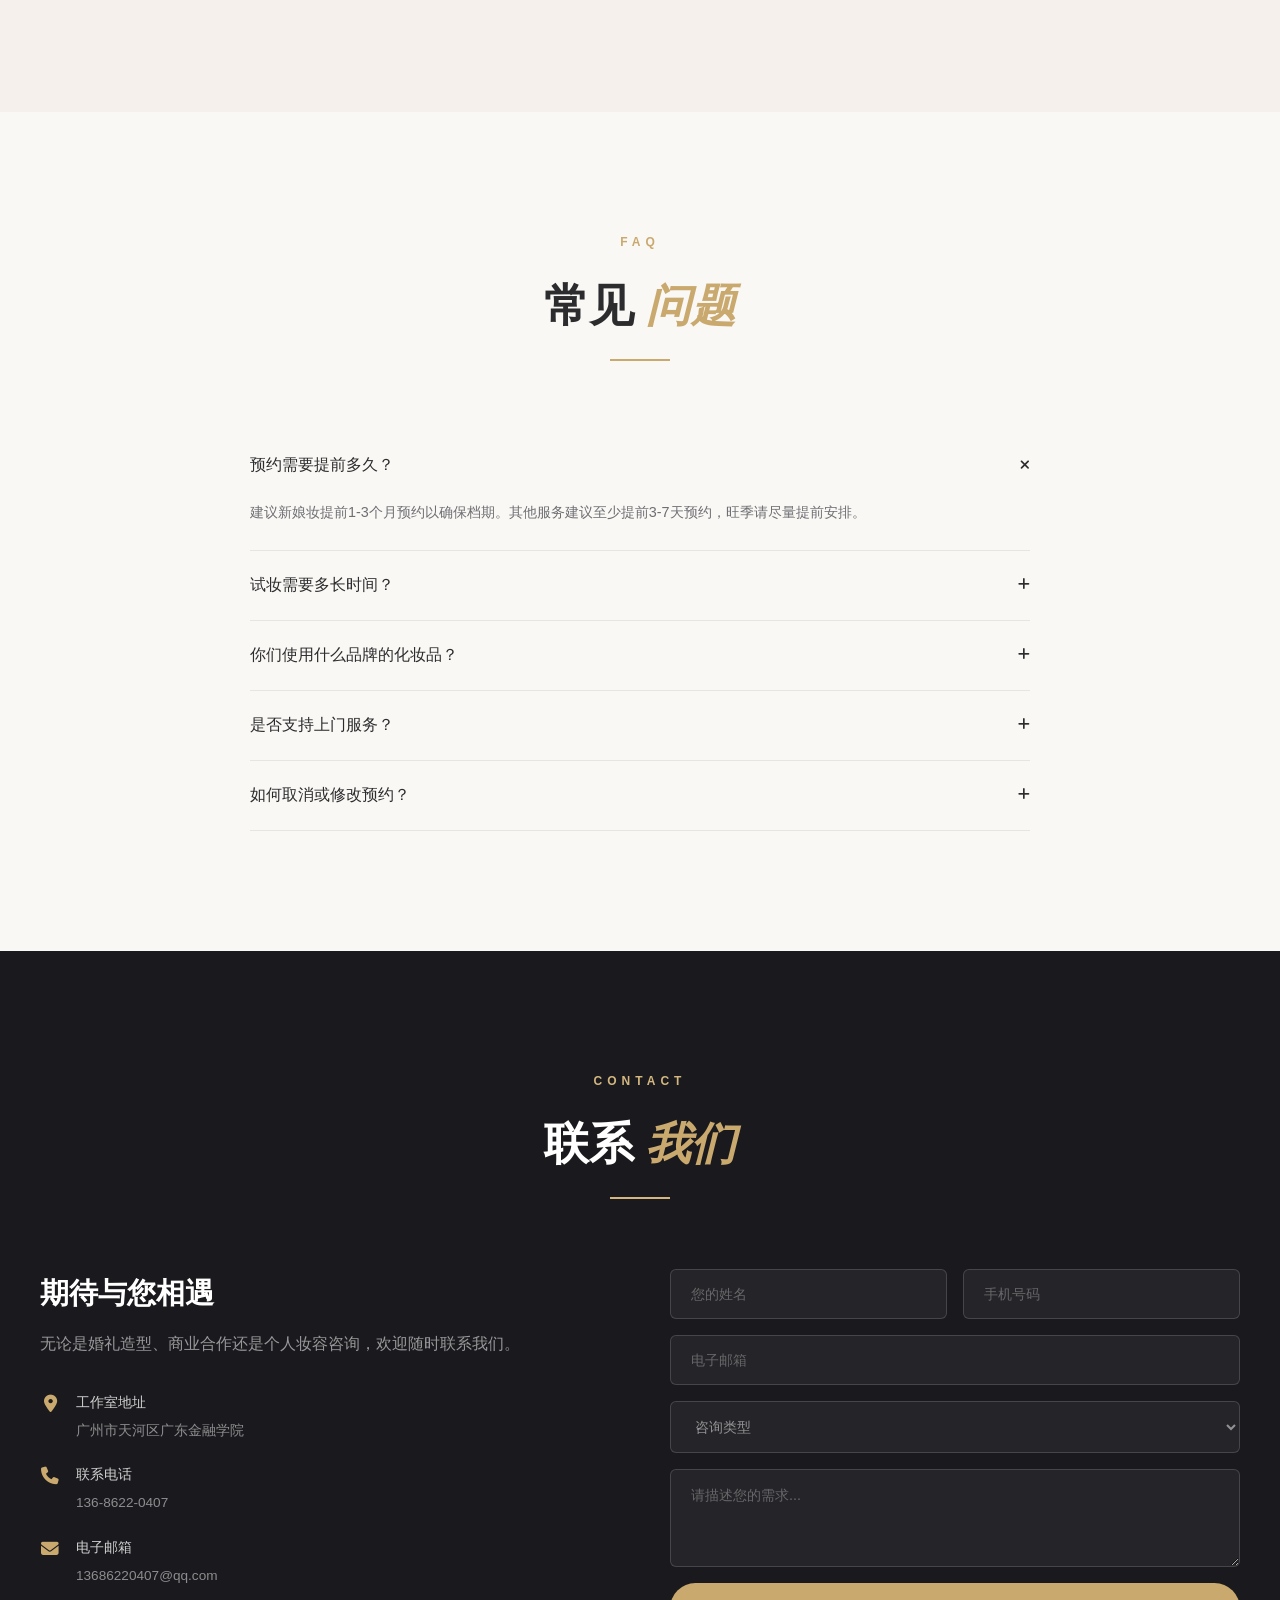
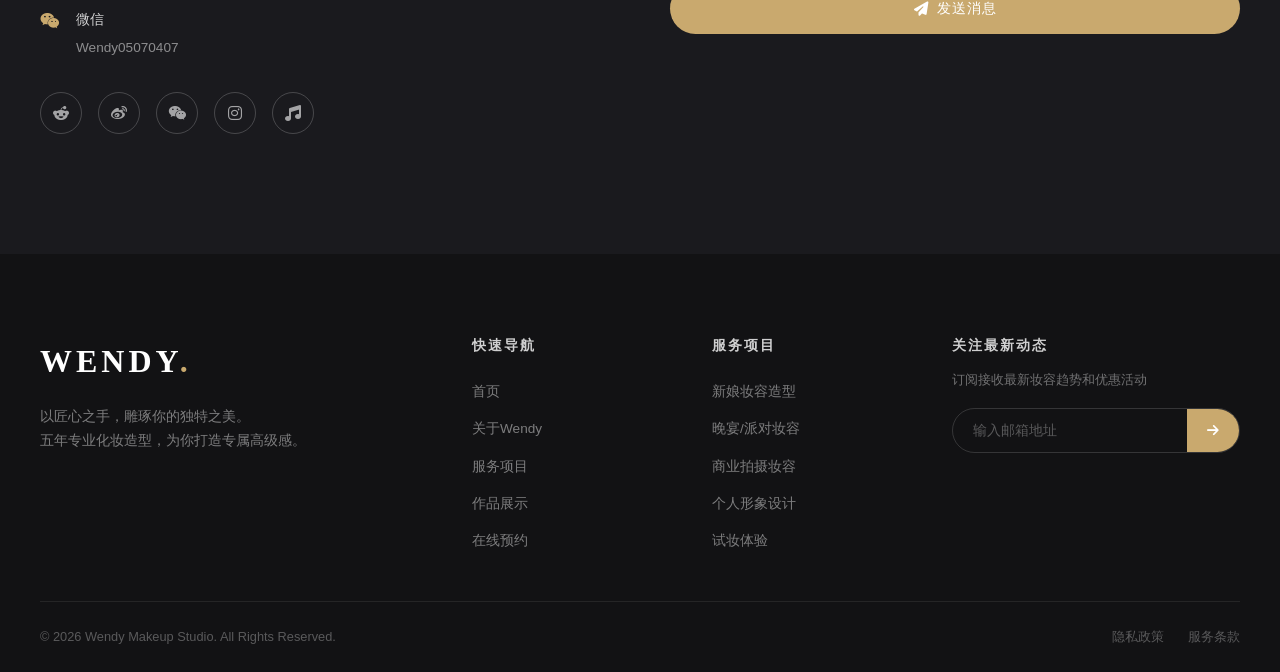
==== commit a1a9ea2b: "Remove creative art makeup image and update years from 10 to 5 - Removed 创意艺术妆 (creative art makeup)" ====
--- a/index.html
+++ b/index.html
@@ -45,7 +45,7 @@
         <div class="hero-content">
             <p class="hero-subtitle fade-up">CHIEF MAKEUP ARTIST</p>
             <h1 class="hero-title fade-up delay-1">Wendy<span class="hero-title-light"> 温迪</span></h1>
-            <p class="hero-desc fade-up delay-2">十年匠心 · 为你打造专属高级感妆容</p>
+            <p class="hero-desc fade-up delay-2">五年匠心 · 为你打造专属高级感妆容</p>
             <div class="hero-btns fade-up delay-3">
                 <a href="#booking" class="btn-primary">预约妆容设计</a>
                 <a href="#portfolio" class="btn-outline">浏览作品集</a>
@@ -87,12 +87,12 @@
                     </div>
                     <div class="about-badge">
                         <span>首席化妆师</span>
-                        <strong>10年</strong>
+                        <strong>5年</strong>
                     </div>
                 </div>
                 <div class="about-content reveal">
                     <h3>以匠心之手，<br>雕琢你的独特之美</h3>
-                    <p class="about-lead">你好，我是Wendy，一名从业十余年的专业化妆造型师。我坚信每一位女性都拥有独一无二的美，而我的使命，就是通过专业技法与审美，让这份美熠熠生辉。</p>
+                    <p class="about-lead">你好，我是Wendy，一名从业五年的专业化妆造型师。我坚信每一位女性都拥有独一无二的美，而我的使命，就是通过专业技法与审美，让这份美熠熠生辉。</p>
                     <p>从新娘妆到商业拍摄，从红毯造型到日常形象设计，我积累了超过1500个真实案例。我擅长根据每位客户的面部特征、气质风格和场合需求，量身定制最适合的妆容方案。</p>
                     <div class="about-features">
                         <div class="about-feature">
@@ -709,7 +709,7 @@
             <div class="footer-grid">
                 <div class="footer-brand">
                     <a href="#home" class="footer-logo">WENDY<span>.</span></a>
-                    <p>以匠心之手，雕琢你的独特之美。<br>十年专业化妆造型，为你打造专属高级感。</p>
+                    <p>以匠心之手，雕琢你的独特之美。<br>五年专业化妆造型，为你打造专属高级感。</p>
                 </div>
                 <div class="footer-links">
                     <h4>快速导航</h4>
